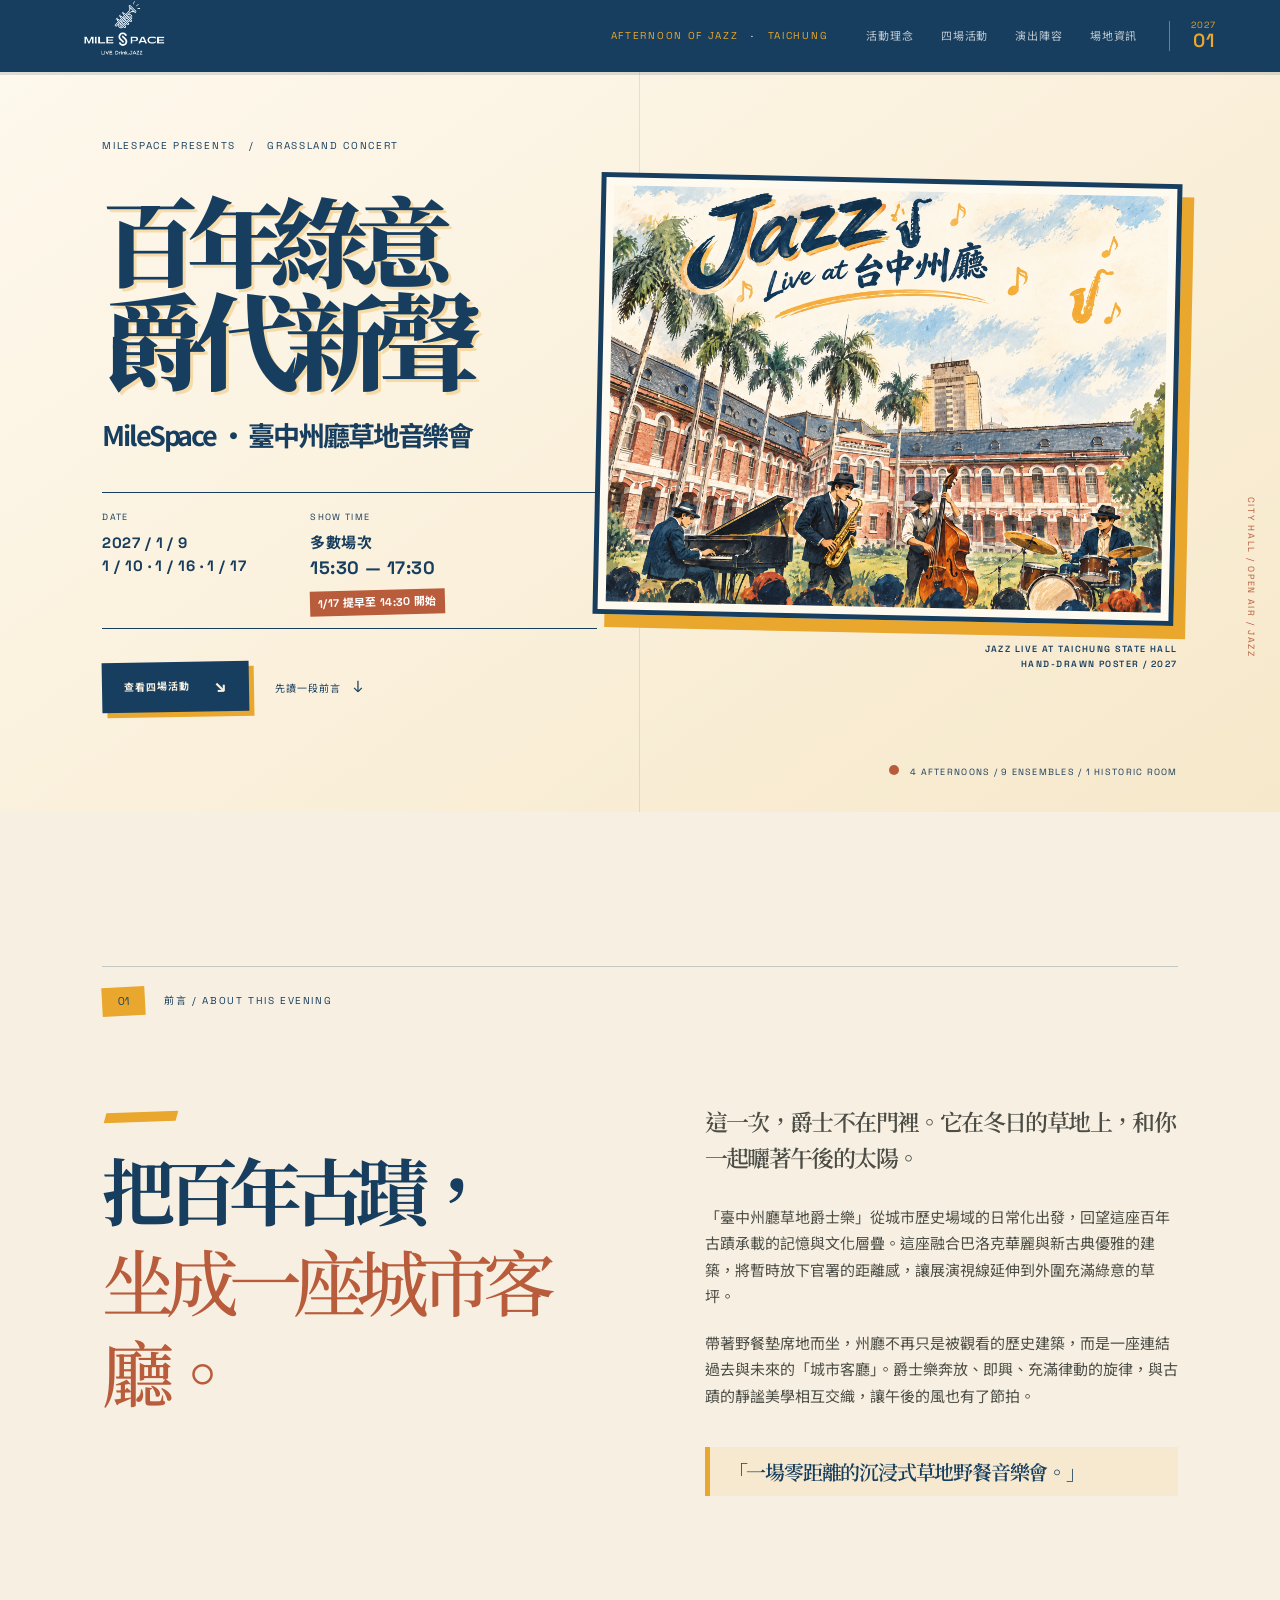
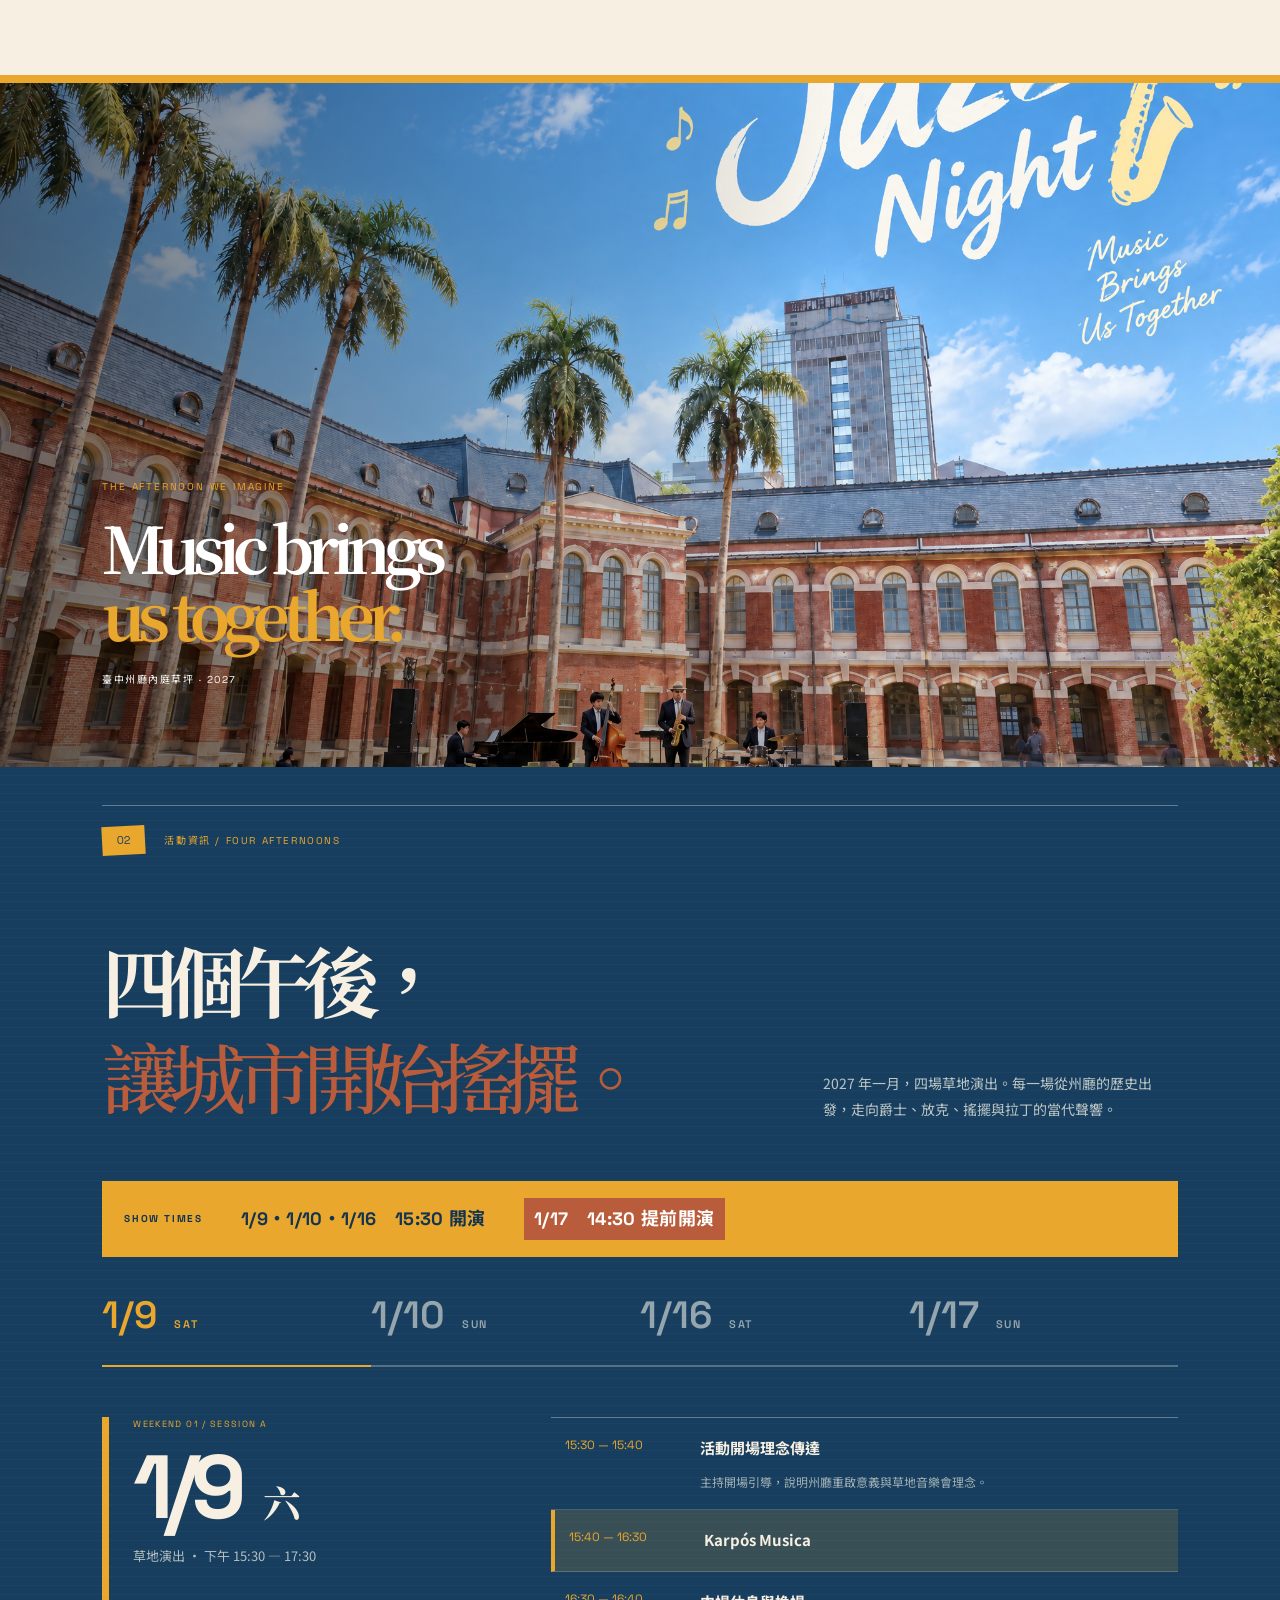
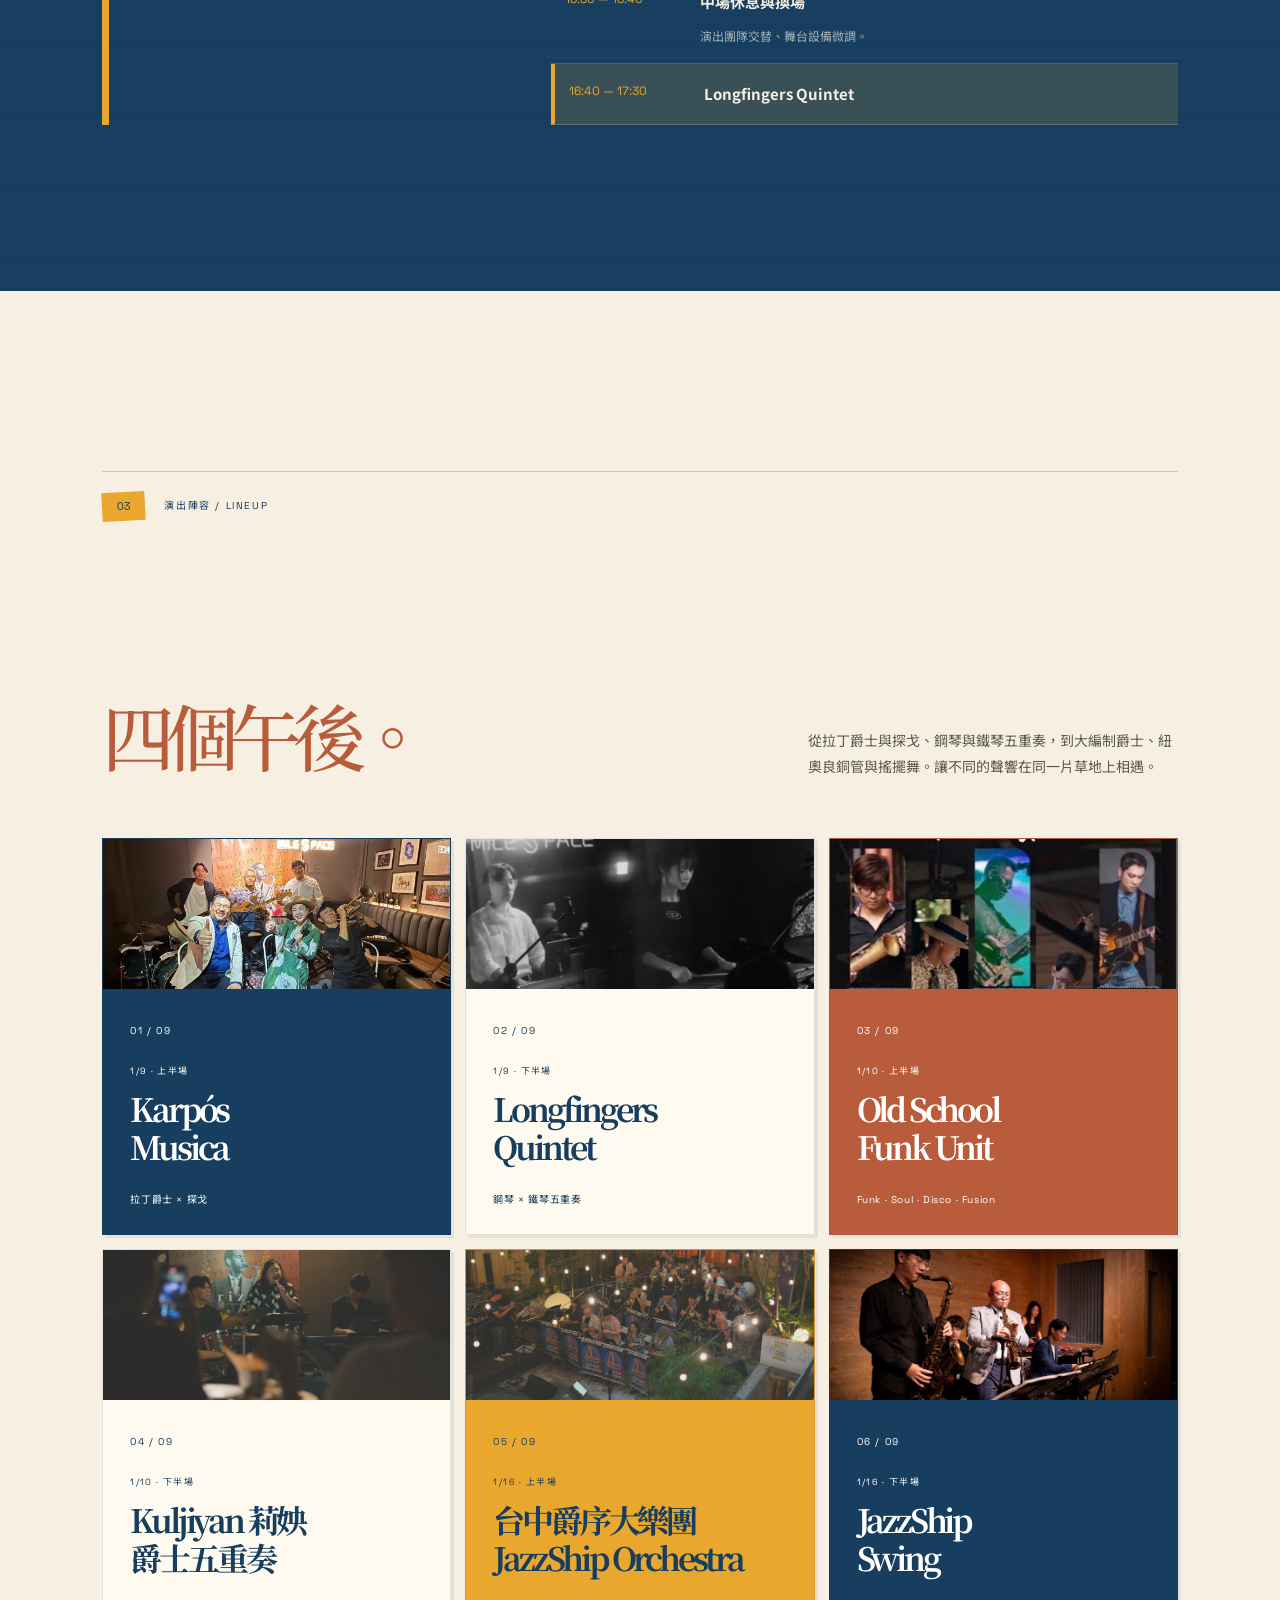
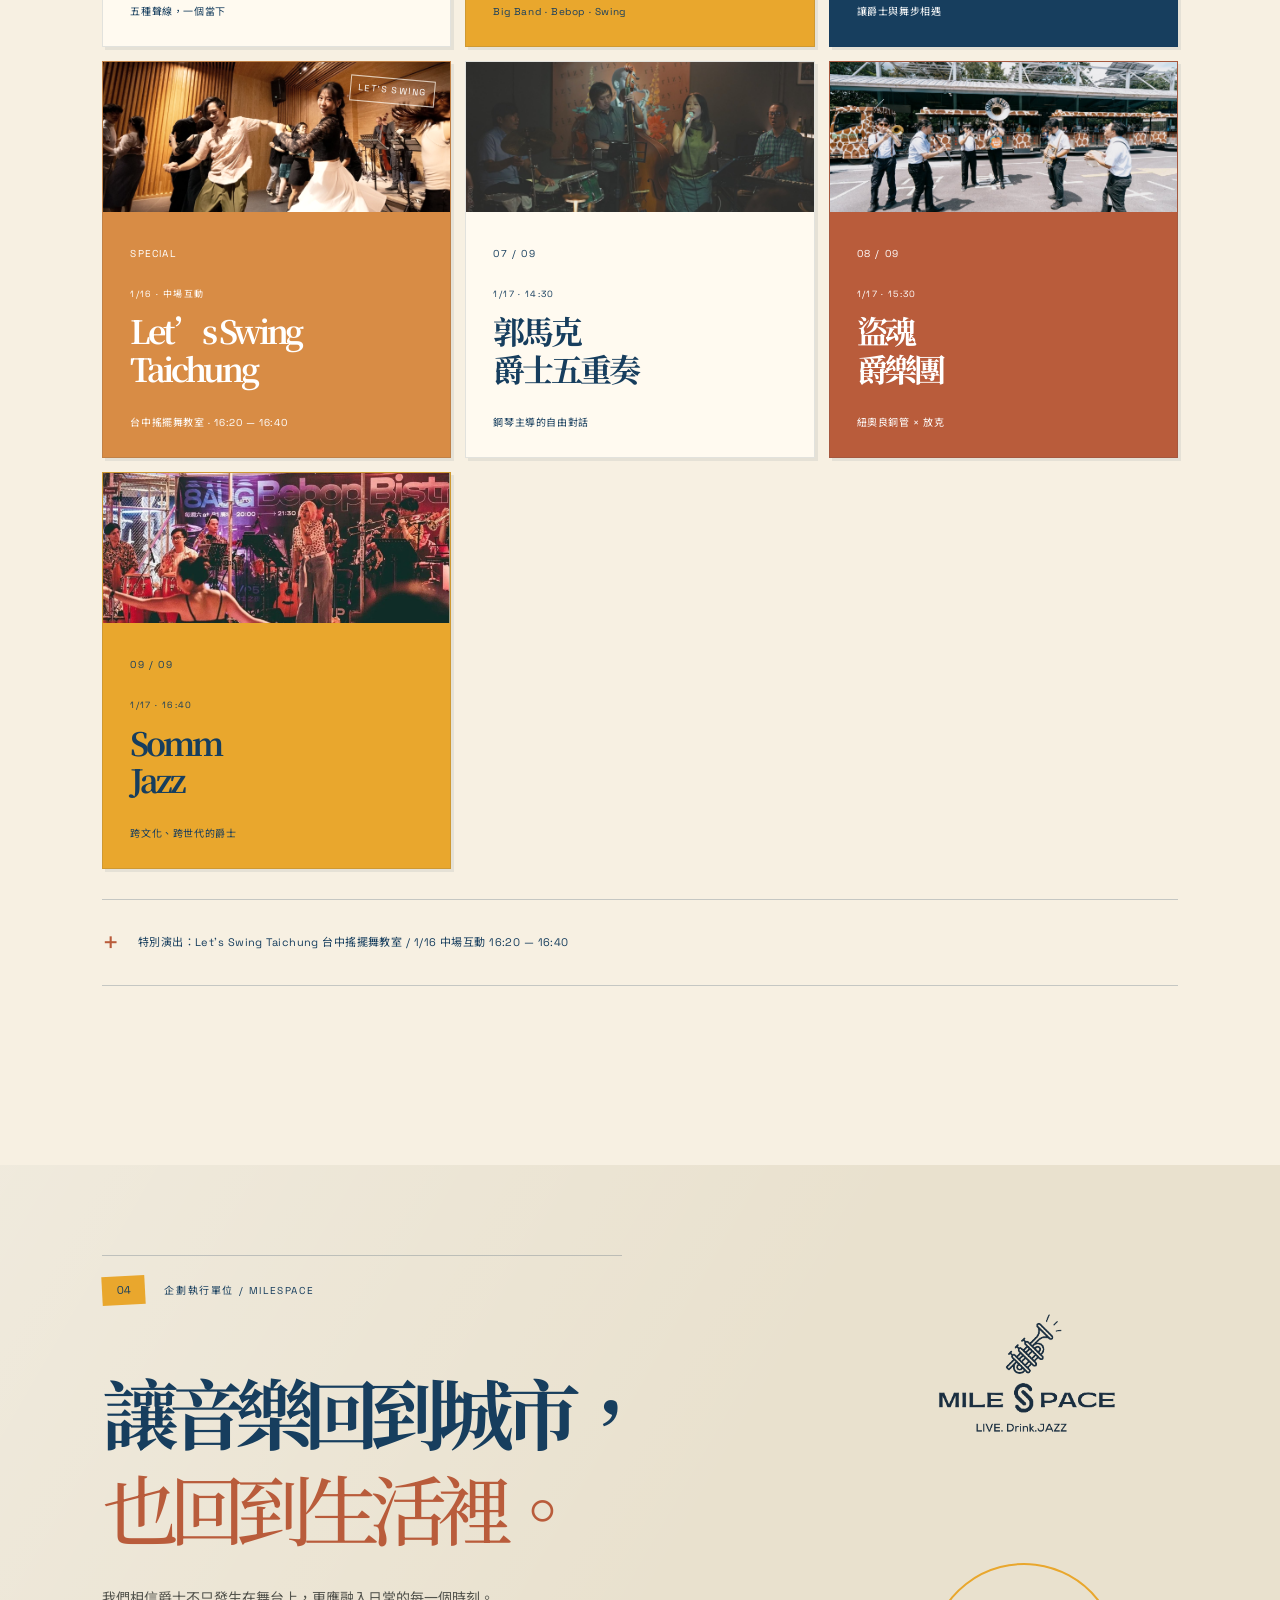
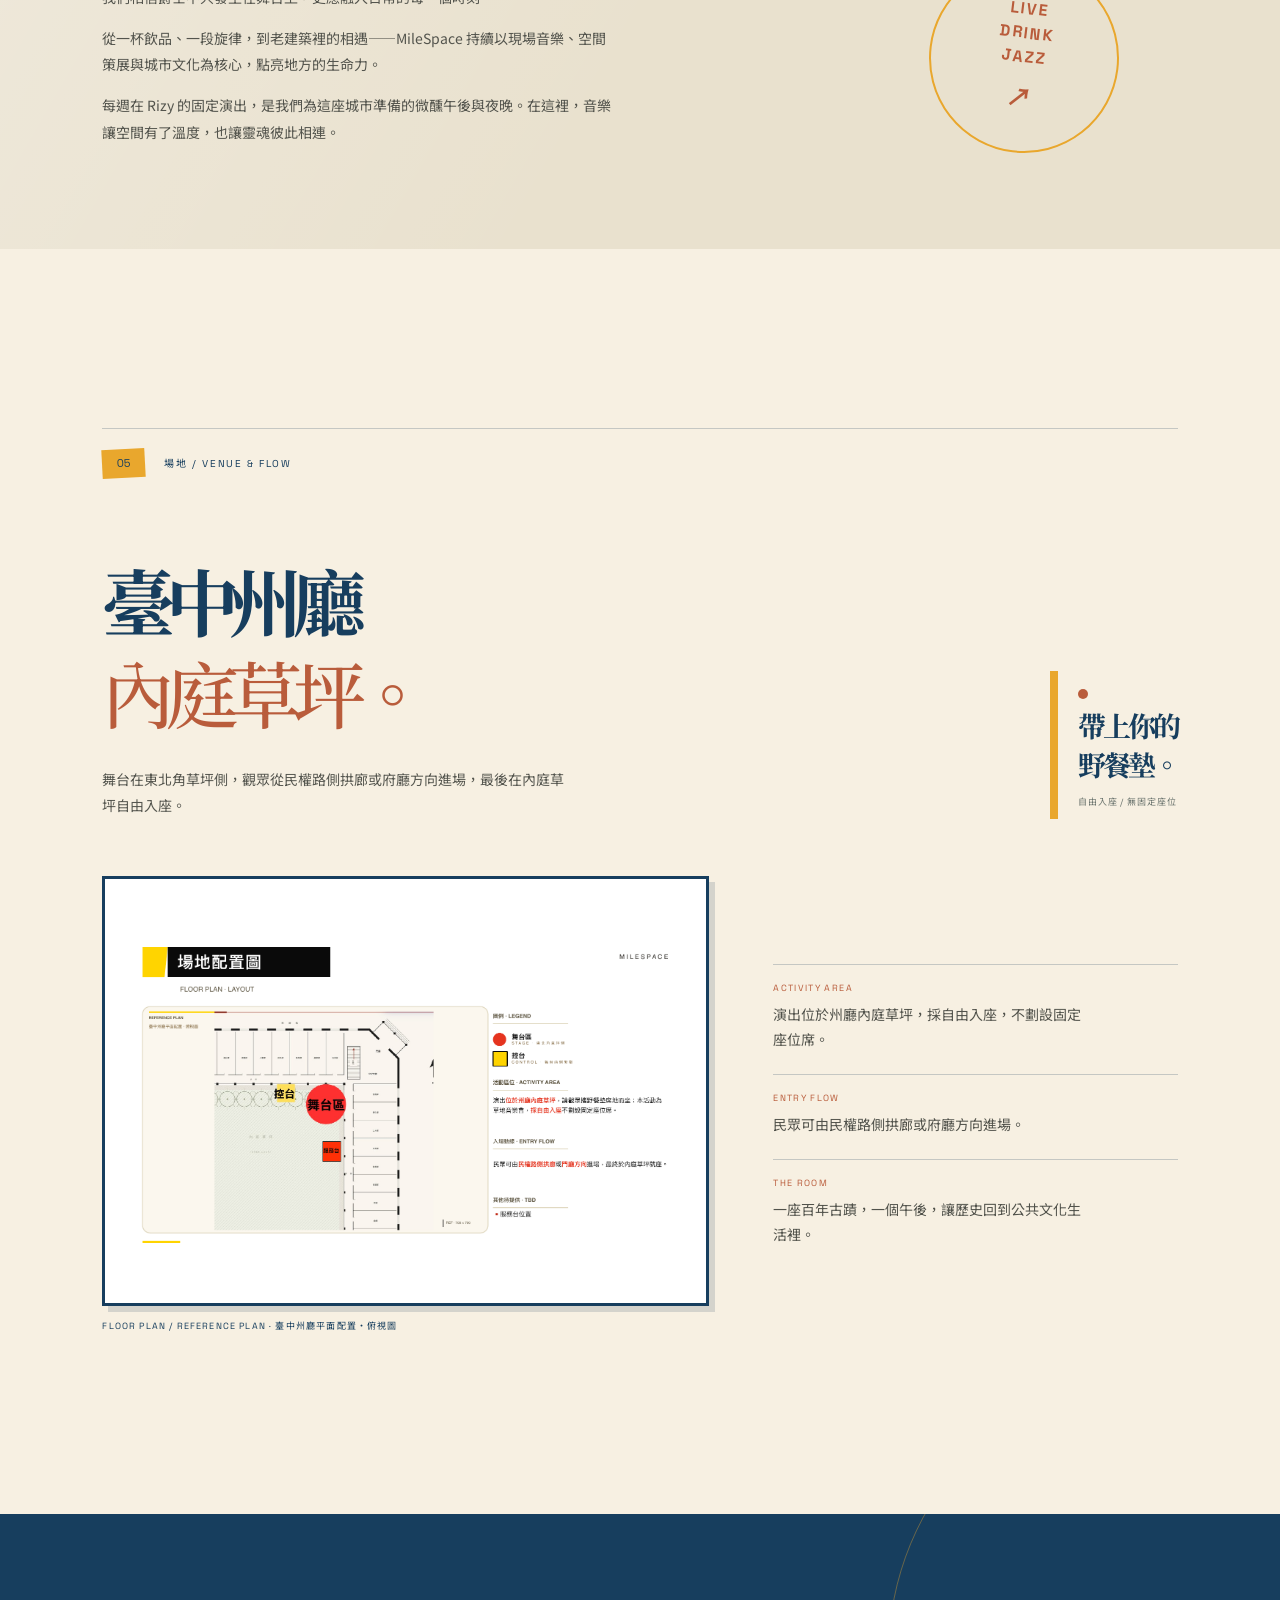
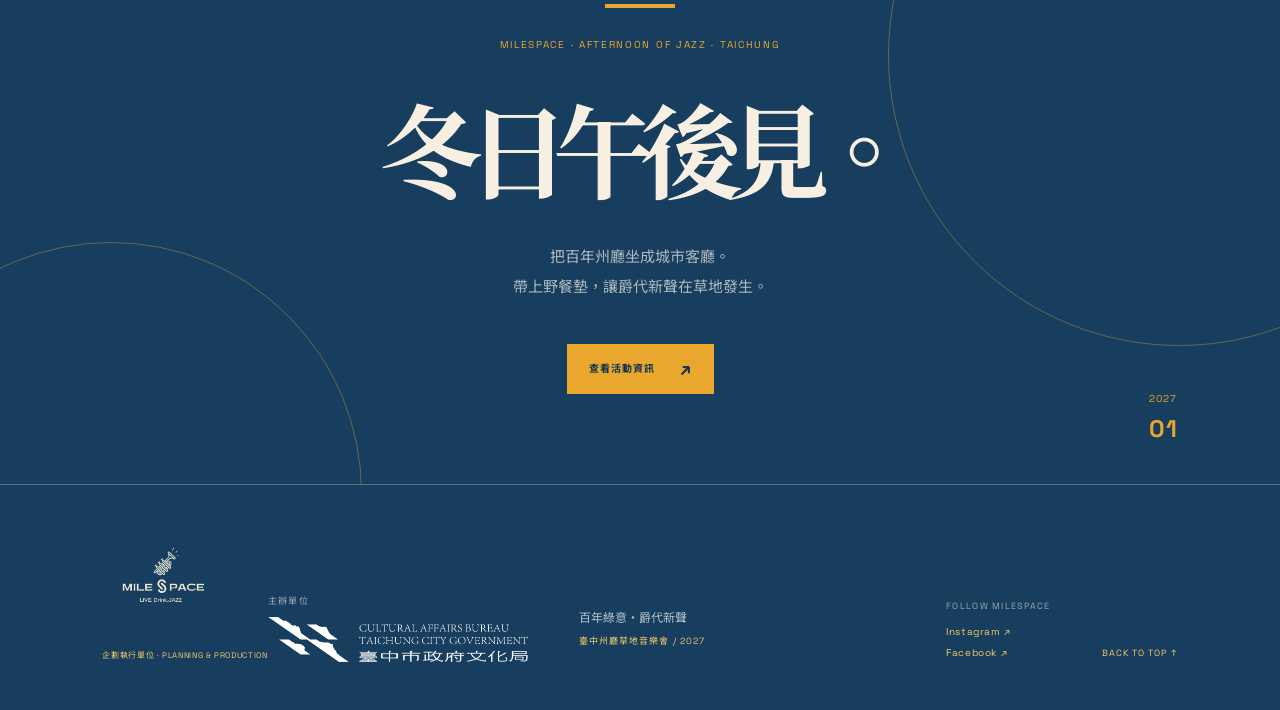
==== index.html @ 458592a7 "Add files via upload" ====
<!doctype html>
<html lang="zh-Hant">
  <head>
    <meta charset="UTF-8" />
    <meta name="viewport" content="width=device-width, initial-scale=1.0" />
    <meta name="theme-color" content="#f5ecda" />
    <meta name="description" content="百年綠意・爵代新聲｜Milespace 臺中州廳草地音樂會。2027 年 1 月四場午後爵士，讓百年古蹟成為城市客廳。" />
    <title>百年綠意・爵代新聲｜Milespace 臺中州廳草地音樂會</title>
    <link rel="preconnect" href="https://fonts.googleapis.com" />
    <link rel="preconnect" href="https://fonts.gstatic.com" crossorigin />
    <link href="https://fonts.googleapis.com/css2?family=Noto+Sans+TC:wght@400;500;600;700;900&family=Noto+Serif+TC:wght@500;600;700;900&family=Space+Grotesk:wght@400;500;600;700&display=swap" rel="stylesheet" />
    <link rel="stylesheet" href="styles.css" />
  </head>
  <body>
    <header class="site-header">
      <a class="brand" href="#top" aria-label="Milespace 回到首頁"><img src="assets/milespacelogo.png" alt="Milespace" /></a>
      <div class="header-event">AFTERNOON OF JAZZ <span>·</span> TAICHUNG</div>
      <nav aria-label="主要導覽">
        <a href="#about">活動理念</a>
        <a href="#dates">四場活動</a>
        <a href="#lineup">演出陣容</a>
        <a href="#venue">場地資訊</a>
      </nav>
      <a class="header-mark" href="#dates" aria-label="查看活動日期">2027<br /><b>01</b></a>
    </header>

    <main id="top">
      <section class="hero" aria-labelledby="hero-title">
        <div class="hero-yellow-block" aria-hidden="true"></div>
        <div class="hero-copy">
          <p class="micro-label">MILESPACE PRESENTS <span>/</span> GRASSLAND CONCERT</p>
          <h1 id="hero-title"><span>百年綠意</span><br />爵代新聲</h1>
          <p class="hero-subtitle">MileSpace · 臺中州廳草地音樂會</p>
          <div class="hero-meta">
            <div><small>DATE</small><strong>2027 / 1 / 9<br />1 / 10 · 1 / 16 · 1 / 17</strong></div>
            <div><small>SHOW TIME</small><strong>多數場次<br /><em>15:30 — 17:30</em></strong><b class="hero-time-alert">1/17 提早至 14:30 開始</b></div>
          </div>
          <div class="hero-actions"><a class="button button-dark" href="#dates">查看四場活動 <span>↘</span></a><a class="hero-text-link" href="#about">先讀一段前言 <span>↓</span></a></div>
        </div>
        <div class="hero-art">
          <div class="art-frame"><img src="assets/illustrated-jazz-poster.png" alt="Jazz Live at 台中州廳手繪插畫海報，描繪臺中州廳草地上的爵士樂團" /></div>
          <div class="art-caption">JAZZ LIVE AT TAICHUNG STATE HALL<br />HAND-DRAWN POSTER / 2027</div>
        </div>
        <div class="hero-side-vertical">CITY HALL / OPEN AIR / JAZZ</div>
        <div class="hero-bottom-note"><span class="red-dot"></span> 4 AFTERNOONS / 9 ENSEMBLES / 1 HISTORIC ROOM</div>
      </section>

      <section class="manifesto section-shell" id="about" aria-labelledby="about-title">
        <div class="section-heading"><span class="section-no">01</span><p>前言 / ABOUT THIS EVENING</p></div>
        <div class="manifesto-grid">
          <div class="manifesto-title"><span class="yellow-slash"></span><h2 id="about-title">把百年古蹟，<br /><em>坐成一座城市客廳。</em></h2></div>
          <div class="manifesto-copy">
            <p class="lead">這一次，爵士不在門裡。它在冬日的草地上，和你一起曬著午後的太陽。</p>
            <p>「臺中州廳草地爵士樂」從城市歷史場域的日常化出發，回望這座百年古蹟承載的記憶與文化層疊。這座融合巴洛克華麗與新古典優雅的建築，將暫時放下官署的距離感，讓展演視線延伸到外圍充滿綠意的草坪。</p>
            <p>帶著野餐墊席地而坐，州廳不再只是被觀看的歷史建築，而是一座連結過去與未來的「城市客廳」。爵士樂奔放、即興、充滿律動的旋律，與古蹟的靜謐美學相互交織，讓午後的風也有了節拍。</p>
            <div class="quote-line">「一場零距離的沉浸式草地野餐音樂會。」</div>
          </div>
        </div>
      </section>

      <section class="scene-banner" aria-label="臺中州廳草地爵士音樂會示意圖">
        <img src="assets/daytime-concert.png" alt="晴朗午後的臺中州廳草地爵士音樂會，現場有棕櫚樹、爵士樂團與席地而坐的觀眾" />
        <div class="scene-overlay"><span>THE AFTERNOON WE IMAGINE</span><strong>Music brings<br /><em>us together.</em></strong><small>臺中州廳內庭草坪 · 2027</small></div>
      </section>

      <section class="dates section-shell" id="dates" aria-labelledby="dates-title">
        <div class="section-heading"><span class="section-no">02</span><p>活動資訊 / FOUR AFTERNOONS</p></div>
        <div class="dates-intro"><h2 id="dates-title">四個午後，<br /><em>讓城市開始搖擺。</em></h2><p>2027 年一月，四場草地演出。每一場從州廳的歷史出發，走向爵士、放克、搖擺與拉丁的當代聲響。</p></div>
        <div class="showtime-banner"><span>SHOW TIMES</span><strong>1/9・1/10・1/16　15:30 開演</strong><b>1/17　14:30 提前開演</b></div>
        <div class="date-tabs" role="tablist" aria-label="活動場次選擇">
          <button class="date-tab is-active" role="tab" aria-selected="true" data-date="jan9">1/9 <span>SAT</span></button>
          <button class="date-tab" role="tab" aria-selected="false" data-date="jan10">1/10 <span>SUN</span></button>
          <button class="date-tab" role="tab" aria-selected="false" data-date="jan16">1/16 <span>SAT</span></button>
          <button class="date-tab" role="tab" aria-selected="false" data-date="jan17">1/17 <span>SUN</span></button>
        </div>
        <div class="date-panels">
          <article class="date-panel is-active" data-panel="jan9" role="tabpanel">
            <div class="panel-title"><small>WEEKEND 01 / SESSION A</small><h3>1/9 <em>六</em></h3><p>草地演出 · 下午 15:30 — 17:30</p></div>
            <div class="timeline"><div><time>15:30 — 15:40</time><strong>活動開場理念傳達</strong><span>主持開場引導，說明州廳重啟意義與草地音樂會理念。</span></div><div class="timeline-highlight"><time>15:40 — 16:30</time><strong>Karpós Musica</strong></div><div><time>16:30 — 16:40</time><strong>中場休息與換場</strong><span>演出團隊交替、舞台設備微調。</span></div><div class="timeline-highlight"><time>16:40 — 17:30</time><strong>Longfingers Quintet</strong></div></div>
          </article>
          <article class="date-panel" data-panel="jan10" role="tabpanel" hidden>
            <div class="panel-title"><small>WEEKEND 01 / SESSION B</small><h3>1/10 <em>日</em></h3><p>草地演出 · 下午 15:30 — 17:30</p></div>
            <div class="timeline"><div><time>15:30 — 15:40</time><strong>活動開場理念傳達</strong><span>主持開場引導與演出團隊介紹。</span></div><div class="timeline-highlight"><time>15:40 — 16:30</time><strong>Old School Funk Unit</strong></div><div><time>16:30 — 16:40</time><strong>中場休息與換場</strong><span>演出團隊交替、舞台設備微調。</span></div><div class="timeline-highlight"><time>16:40 — 17:30</time><strong>Kuljiyan 莉姎爵士五重奏</strong></div></div>
          </article>
          <article class="date-panel" data-panel="jan16" role="tabpanel" hidden>
            <div class="panel-title"><small>WEEKEND 02 / SWING SPECIAL</small><h3>1/16 <em>六</em></h3><p>草地演出 · 下午 15:30 — 17:30</p></div>
            <div class="timeline"><div><time>15:30 — 16:20</time><strong>爵序大樂團</strong></div><div class="timeline-swing"><time>16:20 — 16:40</time><strong>搖擺舞體驗</strong><span>Let’s Swing Taichung 帶領觀眾進入搖擺舞互動，讓爵士與步伐在草地相遇。</span></div><div class="timeline-highlight"><time>16:40 — 17:30</time><strong>JazzShip Swing</strong></div></div>
          </article>
          <article class="date-panel" data-panel="jan17" role="tabpanel" hidden>
            <div class="panel-title panel-title-early"><small>WEEKEND 02 / SESSION D</small><h3>1/17 <em>日</em></h3><p>草地演出 · 下午 14:30 — 17:30</p><b>本日 14:30 開始</b></div>
            <div class="timeline"><div class="timeline-highlight"><time>14:30 — 15:20</time><strong>郭馬克爵士五重奏</strong></div><div class="timeline-highlight"><time>15:30 — 16:20</time><strong>盜魂爵樂團</strong></div><div><time>16:20 — 16:40</time><strong>中場休息與換場</strong><span>演出團隊交替、舞台設備微調。</span></div><div class="timeline-highlight"><time>16:40 — 17:30</time><strong>Somm Jazz</strong></div></div>
          </article>
        </div>
      </section>

      <section class="lineup section-shell" id="lineup" aria-labelledby="lineup-title">
        <div class="section-heading"><span class="section-no">03</span><p>演出陣容 / LINEUP</p></div>
        <div class="lineup-head"><div><h2 id="lineup-title">九組聲音，<br /><em>四個午後。</em></h2></div><p>從拉丁爵士與探戈、鋼琴與鐵琴五重奏，到大編制爵士、紐奧良銅管與搖擺舞。讓不同的聲響在同一片草地上相遇。</p></div>
        <div class="lineup-grid">
          <a href="lineup/karpos.html" class="band-card band-card-dark"><img class="band-photo" src="assets/teams/karpos.jpg" alt="Karpós Musica 演出照片" /><div class="band-card-content"><span class="card-no">01 / 09</span><p>1/9 · 上半場</p><h3>Karpós<br />Musica</h3><small>拉丁爵士 × 探戈</small></div></a>
          <a href="lineup/longfingers.html" class="band-card"><img class="band-photo" src="assets/teams/longfingers.jpg" alt="Longfingers Quintet 演出照片" /><div class="band-card-content"><span class="card-no">02 / 09</span><p>1/9 · 下半場</p><h3>Longfingers<br />Quintet</h3><small>鋼琴 × 鐵琴五重奏</small></div></a>
          <a href="lineup/old-school-funk.html" class="band-card band-card-red"><img class="band-photo" src="assets/teams/old-school-funk.jpg" alt="Old School Funk Unit 演出照片" /><div class="band-card-content"><span class="card-no">03 / 09</span><p>1/10 · 上半場</p><h3>Old School<br />Funk Unit</h3><small>Funk · Soul · Disco · Fusion</small></div></a>
          <a href="lineup/kuljiyan.html" class="band-card"><img class="band-photo" src="assets/teams/kuljiyan.jpg" alt="Kuljiyan 莉姎爵士五重奏演出照片" /><div class="band-card-content"><span class="card-no">04 / 09</span><p>1/10 · 下半場</p><h3>Kuljiyan 莉姎<br />爵士五重奏</h3><small>五種聲線，一個當下</small></div></a>
          <a href="lineup/juexu.html" class="band-card band-card-yellow"><img class="band-photo" src="assets/teams/juexu.jpg" alt="台中爵序大樂團 JazzShip Orchestra 演出照片" /><div class="band-card-content"><span class="card-no">05 / 09</span><p>1/16 · 上半場</p><h3>台中爵序大樂團<br />JazzShip Orchestra</h3><small>Big Band · Bebop · Swing</small></div></a>
          <a href="lineup/jazzship.html" class="band-card band-card-dark"><img class="band-photo" src="assets/teams/jazzship.jpg" alt="JazzShip Swing 演出照片" /><div class="band-card-content"><span class="card-no">06 / 09</span><p>1/16 · 下半場</p><h3>JazzShip<br />Swing</h3><small>讓爵士與舞步相遇</small></div></a>
          <a href="lineup/swing-taichung.html" class="band-card band-card-swing"><img class="band-photo" src="assets/teams/swing-taichung.jpg" alt="Let’s Swing Taichung 台中搖擺舞教室活動照片" /><div class="band-card-content"><span class="card-no">SPECIAL</span><p>1/16 · 中場互動</p><h3>Let’s Swing<br />Taichung</h3><small>台中搖擺舞教室 · 16:20 — 16:40</small></div></a>
          <a href="lineup/guo-mak.html" class="band-card"><img class="band-photo" src="assets/teams/guo-mak.jpg" alt="郭馬克爵士五重奏演出照片" /><div class="band-card-content"><span class="card-no">07 / 09</span><p>1/17 · 14:30</p><h3>郭馬克<br />爵士五重奏</h3><small>鋼琴主導的自由對話</small></div></a>
          <a href="lineup/dao-hun.html" class="band-card band-card-red"><img class="band-photo" src="assets/teams/dao-hun.jpg" alt="盜魂爵樂團演出照片" /><div class="band-card-content"><span class="card-no">08 / 09</span><p>1/17 · 15:30</p><h3>盜魂<br />爵樂團</h3><small>紐奧良銅管 × 放克</small></div></a>
          <a href="lineup/somm-jazz.html" class="band-card band-card-yellow"><img class="band-photo" src="assets/teams/somm-jazz.jpg" alt="Somm Jazz 演出照片" /><div class="band-card-content"><span class="card-no">09 / 09</span><p>1/17 · 16:40</p><h3>Somm<br />Jazz</h3><small>跨文化、跨世代的爵士</small></div></a>
        </div>
        <div class="lineup-note"><span>+</span> 特別演出：Let’s Swing Taichung 台中搖擺舞教室 / 1/16 中場互動 16:20 — 16:40</div>
      </section>

      <section class="interlude section-shell" aria-labelledby="milespace-title">
        <div class="interlude-copy"><div class="section-heading"><span class="section-no">04</span><p>企劃執行單位 / MILESPACE</p></div><h2 id="milespace-title">讓音樂回到城市，<br /><em>也回到生活裡。</em></h2><p>我們相信爵士不只發生在舞台上，更應融入日常的每一個時刻。</p><p>從一杯飲品、一段旋律，到老建築裡的相遇——MileSpace 持續以現場音樂、空間策展與城市文化為核心，點亮地方的生命力。</p><p>每週在 Rizy 的固定演出，是我們為這座城市準備的微醺午後與夜晚。在這裡，音樂讓空間有了溫度，也讓靈魂彼此相連。</p></div>
        <div class="milespace-feature"><img src="assets/milespacelogo.png" alt="Milespace 企劃執行單位 Logo" /><div class="interlude-stamp"><span>LIVE<br />DRINK<br />JAZZ</span><b>↗</b></div></div>
      </section>

      <section class="venue section-shell" id="venue" aria-labelledby="venue-title">
        <div class="section-heading"><span class="section-no">05</span><p>場地 / VENUE &amp; FLOW</p></div>
        <div class="venue-top"><div><h2 id="venue-title">臺中州廳<br /><em>內庭草坪。</em></h2><p>舞台在東北角草坪側，觀眾從民權路側拱廊或府廳方向進場，最後在內庭草坪自由入座。</p></div><div class="venue-callout"><span class="red-dot"></span><strong>帶上你的<br />野餐墊。</strong><small>自由入座 / 無固定座位</small></div></div>
        <div class="venue-layout"><figure><img src="assets/floor-plan.png" alt="臺中州廳內庭草坪場地配置圖，標示舞台區、控台、服務台與入場動線" /><figcaption>FLOOR PLAN / REFERENCE PLAN · 臺中州廳平面配置・俯視圖</figcaption></figure><div class="venue-aside"><div><small>ACTIVITY AREA</small><p>演出位於州廳內庭草坪，採自由入座，不劃設固定座位席。</p></div><div><small>ENTRY FLOW</small><p>民眾可由民權路側拱廊或府廳方向進場。</p></div><div><small>THE ROOM</small><p>一座百年古蹟，一個午後，讓歷史回到公共文化生活裡。</p></div></div></div>
      </section>

      <section class="closing" aria-labelledby="closing-title"><div class="closing-line"></div><p class="micro-label">MILESPACE · AFTERNOON OF JAZZ · TAICHUNG</p><h2 id="closing-title">冬日午後見。</h2><p>把百年州廳坐成城市客廳。<br />帶上野餐墊，讓爵代新聲在草地發生。</p><a class="button button-yellow" href="#dates">查看活動資訊 <span>↗</span></a><div class="closing-mark">2027<br /><b>01</b></div></section>
    </main>

    <footer class="site-footer"><div class="footer-brand"><img src="assets/milespacelogo.png" alt="Milespace" /><span>企劃執行單位 · PLANNING &amp; PRODUCTION</span></div><div class="footer-organizers"><div class="organizer organizer-host"><small>主辦單位</small><img src="assets/taichung-culture-logo-white.png" alt="臺中市政府文化局" /></div><div class="organizer-event"><p>百年綠意・爵代新聲<br /><span>臺中州廳草地音樂會 / 2027</span></p></div></div><div class="footer-social"><small>FOLLOW MILESPACE</small><a href="https://www.instagram.com/milespace_jazz/" target="_blank" rel="noopener noreferrer">Instagram ↗</a><a href="https://www.facebook.com/profile.php?id=100095551352360" target="_blank" rel="noopener noreferrer">Facebook ↗</a></div><a href="#top">BACK TO TOP ↑</a></footer>
    <script>
      const tabs = document.querySelectorAll('.date-tab');
      const panels = document.querySelectorAll('.date-panel');
      tabs.forEach((tab) => tab.addEventListener('click', () => {
        const target = tab.dataset.date;
        tabs.forEach((item) => { const active = item === tab; item.classList.toggle('is-active', active); item.setAttribute('aria-selected', active); });
        panels.forEach((panel) => { const active = panel.dataset.panel === target; panel.classList.toggle('is-active', active); panel.hidden = !active; });
      }));
      const observer = new IntersectionObserver((entries) => entries.forEach((entry) => entry.isIntersecting && entry.target.classList.add('is-visible')), { threshold: 0.12 });
      document.querySelectorAll('.section-shell, .closing').forEach((element) => observer.observe(element));
    </script>
  </body>
</html>
---- styles.css ----
:root { --yellow:#ffd21a; --yellow-soft:#ffe46b; --black:#0a0a0a; --ink:#1b1b18; --cream:#f7f5ea; --paper:#eeece1; --red:#e93525; --green:#254d3a; --muted:#707168; --line:rgba(10,10,10,.17); --sans:"Noto Sans TC",Arial,sans-serif; --serif:"Noto Serif TC",Georgia,serif; --display:"Space Grotesk","Noto Sans TC",sans-serif; }
*{box-sizing:border-box} html{scroll-behavior:smooth} body{margin:0;background:var(--cream);color:var(--black);font-family:var(--sans);line-height:1.75} a{color:inherit;text-decoration:none} img{display:block;max-width:100%} button{font:inherit} ::selection{background:var(--yellow);color:var(--black)}
.site-header{align-items:center;background:var(--black);color:#fff;display:flex;height:72px;justify-content:space-between;padding:0 clamp(20px,5vw,78px);position:absolute;top:0;left:0;right:0;z-index:5}.brand{width:118px}.brand img{filter:invert(1);width:100%}.header-event{color:var(--yellow);font-family:var(--display);font-size:10px;letter-spacing:.17em;margin-left:auto;margin-right:38px}.header-event span{color:#fff;margin:0 8px}.site-header nav{display:flex;gap:27px;margin-right:32px}.site-header nav a{color:rgba(255,255,255,.72);font-size:11px;letter-spacing:.08em;transition:color .2s}.site-header nav a:hover{color:var(--yellow)}.header-mark{border-left:1px solid rgba(255,255,255,.35);color:var(--yellow);font-family:var(--display);font-size:9px;letter-spacing:.1em;line-height:1.1;padding-left:21px;text-align:center}.header-mark b{font-size:19px;font-weight:600}
.hero{background:var(--yellow);display:grid;grid-template-columns:minmax(460px,.92fr) minmax(390px,1.08fr);min-height:750px;overflow:hidden;padding:139px clamp(22px,8vw,130px) 80px;position:relative}.hero-yellow-block{background:var(--yellow);bottom:0;left:0;position:absolute;right:50%;top:0}.hero-copy{align-self:center;position:relative;z-index:1}.micro-label{font-family:var(--display);font-size:10px;letter-spacing:.17em;line-height:1.4;margin:0 0 31px;text-transform:uppercase}.micro-label span{margin:0 8px}.hero h1{font-family:var(--serif);font-size:clamp(63px,8.2vw,125px);font-weight:900;letter-spacing:-.13em;line-height:.97;margin:0 0 23px}.hero h1 span{font-size:.93em}.hero-subtitle{font-size:clamp(18px,2.2vw,27px);font-weight:700;letter-spacing:-.08em;margin:0 0 34px}.hero-meta{border-bottom:1px solid var(--black);border-top:1px solid var(--black);display:flex;gap:clamp(28px,5vw,82px);max-width:530px;padding:17px 0 13px}.hero-meta div{display:flex;flex-direction:column}.hero-meta small,.date-panel small,.band-card p,.venue-aside small{font-family:var(--display);font-size:9px;letter-spacing:.15em;margin-bottom:5px}.hero-meta strong{font-family:var(--display);font-size:15px;letter-spacing:.03em;line-height:1.55}.hero-meta em{font-style:normal;font-size:18px}.hero-actions{align-items:center;display:flex;gap:26px;margin-top:33px}.button{align-items:center;display:inline-flex;font-family:var(--display);font-size:10px;font-weight:700;gap:25px;justify-content:center;letter-spacing:.1em;min-height:50px;padding:0 22px;text-transform:uppercase;transition:transform .25s,background .25s}.button:hover{transform:translateY(-3px)}.button-dark{background:var(--black);color:var(--yellow)}.button-yellow{background:var(--yellow);color:var(--black)}.button span{font-size:18px;line-height:1}.hero-text-link{font-family:var(--display);font-size:10px;letter-spacing:.1em}.hero-text-link span{font-size:16px;margin-left:8px}.hero-art{align-self:center;justify-self:end;max-width:650px;position:relative;width:100%;z-index:1}.art-frame{background:#111;box-shadow:14px 14px 0 var(--black);transform:rotate(1.7deg)}.art-frame img{aspect-ratio:1.415/1;object-fit:cover;width:100%}.art-caption{font-family:var(--display);font-size:9px;letter-spacing:.16em;line-height:1.7;margin-top:22px;text-align:right}.hero-side-vertical{bottom:146px;font-family:var(--display);font-size:9px;letter-spacing:.19em;position:absolute;right:30px;transform:rotate(90deg);transform-origin:right}.hero-bottom-note{bottom:31px;font-family:var(--display);font-size:9px;letter-spacing:.14em;position:absolute;right:clamp(22px,8vw,130px)}.red-dot{background:var(--red);border-radius:50%;display:inline-block;height:10px;margin-right:8px;width:10px}
.section-shell{margin:0 auto;max-width:1500px;padding-left:clamp(22px,8vw,130px);padding-right:clamp(22px,8vw,130px)}.section-heading{align-items:center;border-top:1px solid var(--line);display:flex;gap:19px;padding-top:20px}.section-heading p{font-family:var(--display);font-size:10px;letter-spacing:.16em;margin:0}.section-no{align-items:center;background:var(--yellow);display:flex;font-family:var(--display);font-size:11px;height:29px;justify-content:center;width:43px}.manifesto{padding-bottom:clamp(110px,14vw,190px);padding-top:clamp(88px,12vw,160px)}.manifesto-grid{display:grid;gap:12%;grid-template-columns:1fr 1fr;padding-top:80px}.manifesto-title{position:relative}.yellow-slash{background:var(--yellow);display:block;height:10px;left:3px;position:absolute;top:16px;transform:skew(-17deg);width:72px}.manifesto h2,.dates h2,.lineup h2,.interlude h2,.venue h2{font-family:var(--serif);font-size:clamp(42px,5.7vw,80px);font-weight:700;letter-spacing:-.13em;line-height:1.25;margin:0;position:relative}.manifesto h2{padding-top:47px}.manifesto h2 em,.dates h2 em,.lineup h2 em,.interlude h2 em,.venue h2 em{font-style:normal;font-weight:500}.manifesto-copy{padding-top:8px}.manifesto-copy .lead{font-family:var(--serif);font-size:23px;font-weight:600;letter-spacing:-.07em;line-height:1.6;margin-bottom:27px}.manifesto-copy p{color:#4c4d46;font-size:15px;margin:0 0 21px;max-width:530px}.quote-line{border-left:5px solid var(--yellow);font-family:var(--serif);font-size:20px;font-weight:600;letter-spacing:-.06em;margin-top:38px;padding:7px 0 7px 18px}
.dates{background:var(--green);color:var(--cream);max-width:none;padding-bottom:clamp(100px,13vw,170px);padding-top:30px}.dates .section-heading{border-top-color:rgba(247,245,234,.3);margin-left:auto;margin-right:auto;max-width:1240px}.dates .section-heading p{color:var(--yellow)}.dates-intro{align-items:end;display:flex;justify-content:space-between;margin:76px auto 58px;max-width:1240px}.dates h2{font-size:clamp(44px,6vw,83px)}.dates h2 em{color:var(--yellow)}.dates-intro>p{color:rgba(247,245,234,.74);font-size:14px;line-height:1.9;margin:0;max-width:355px}.date-tabs{display:grid;grid-template-columns:repeat(4,1fr);margin:0 auto;max-width:1240px}.date-tab{background:transparent;border:0;border-bottom:2px solid rgba(247,245,234,.28);color:rgba(247,245,234,.57);cursor:pointer;font-family:var(--display);font-size:clamp(21px,3vw,38px);font-weight:600;padding:17px 0;text-align:left;transition:color .25s,border-color .25s}.date-tab span{font-size:11px;letter-spacing:.15em;margin-left:7px}.date-tab.is-active{border-bottom-color:var(--yellow);color:var(--yellow)}.date-panels{margin:0 auto;max-width:1240px}.date-panel{animation:panelIn .35s ease;display:grid;gap:9%;grid-template-columns:.72fr 1.28fr;padding:50px 0 0}.date-panel[hidden]{display:none}@keyframes panelIn{from{opacity:0;transform:translateY(8px)}to{opacity:1;transform:translateY(0)}}.panel-title{border-left:7px solid var(--yellow);padding-left:24px}.panel-title small{color:var(--yellow);display:block}.panel-title h3{font-family:var(--display);font-size:clamp(60px,7vw,102px);letter-spacing:-.1em;line-height:1;margin:10px 0 13px}.panel-title h3 em{font-family:var(--serif);font-size:.42em;font-style:normal;letter-spacing:-.12em;margin-left:11px}.panel-title p{color:rgba(247,245,234,.7);font-size:13px;margin:0}.timeline{border-top:1px solid rgba(247,245,234,.35)}.timeline>div{border-bottom:1px solid rgba(247,245,234,.2);display:grid;gap:10px;grid-template-columns:125px 1fr;padding:17px 14px}.timeline time{color:var(--yellow);font-family:var(--display);font-size:12px}.timeline strong{font-size:15px;font-weight:700}.timeline span{color:rgba(247,245,234,.62);font-size:12px;grid-column:2}.timeline-highlight{background:rgba(255,210,26,.13);border-left:4px solid var(--yellow)}.timeline-swing{background:var(--red);border-left:4px solid var(--yellow)}.timeline-swing time,.timeline-swing strong,.timeline-swing span{color:#fff}
.lineup{padding-bottom:clamp(105px,14vw,185px);padding-top:clamp(100px,14vw,180px)}.lineup-head{align-items:end;display:flex;justify-content:space-between;padding:77px 0 58px}.lineup h2 em{color:var(--red)}.lineup-head>p{color:#575850;font-size:14px;line-height:1.9;margin:0;max-width:370px}.lineup-grid{display:grid;gap:14px;grid-template-columns:repeat(3,1fr)}.band-card{background:var(--paper);min-height:235px;padding:24px 27px;position:relative;transition:transform .25s,box-shadow .25s}.band-card:hover{box-shadow:8px 8px 0 var(--yellow);transform:translate(-3px,-3px)}.band-card-dark{background:var(--black);color:#fff}.band-card-red{background:var(--red);color:#fff}.band-card-yellow{background:var(--yellow)}.card-no{font-family:var(--display);font-size:10px;letter-spacing:.12em}.band-card p{margin:23px 0 10px}.band-card h3{font-family:var(--serif);font-size:clamp(23px,2.5vw,34px);letter-spacing:-.1em;line-height:1.18;margin:0 0 17px}.band-card small{font-family:var(--display);font-size:10px;letter-spacing:.06em}.lineup-note{align-items:center;border-bottom:1px solid var(--line);border-top:1px solid var(--line);display:flex;font-family:var(--display);font-size:11px;gap:18px;letter-spacing:.04em;margin-top:30px;padding:18px 0}.lineup-note span{color:var(--red);font-size:28px}
.interlude{align-items:center;background:var(--paper);display:grid;grid-template-columns:1fr .4fr;min-height:460px;max-width:none;padding-bottom:90px;padding-top:90px;position:relative}.interlude .section-heading{border-top-color:var(--line);max-width:520px}.interlude-copy h2{font-size:clamp(45px,6vw,79px);margin:58px 0 29px}.interlude-copy h2 em{color:var(--green)}.interlude-copy>p{color:#53544d;font-size:14px;line-height:1.9;max-width:510px}.interlude-stamp{align-items:center;border:2px solid var(--red);border-radius:50%;color:var(--red);display:flex;flex-direction:column;height:220px;justify-content:center;justify-self:center;transform:rotate(12deg);width:220px}.interlude-stamp span{font-family:var(--display);font-size:15px;font-weight:700;letter-spacing:.12em;line-height:1.5;text-align:center}.interlude-stamp b{font-size:26px;margin-top:4px}
.venue{padding-bottom:clamp(110px,14vw,180px);padding-top:clamp(100px,14vw,180px)}.venue-top{align-items:end;display:flex;justify-content:space-between;padding:76px 0 57px}.venue h2 em{color:var(--green)}.venue-top>div:first-child>p{color:#55564f;font-size:14px;line-height:1.9;margin:29px 0 0;max-width:470px}.venue-callout{border-left:8px solid var(--yellow);padding:7px 0 7px 20px}.venue-callout strong{display:block;font-family:var(--serif);font-size:28px;letter-spacing:-.11em;line-height:1.4}.venue-callout small{color:var(--muted);font-family:var(--display);font-size:9px;letter-spacing:.1em}.venue-layout{display:grid;gap:6%;grid-template-columns:1.2fr .8fr}.venue-layout figure{margin:0}.venue-layout figure img{background:#fff;border:1px solid var(--line);width:100%}.venue-layout figcaption{font-family:var(--display);font-size:9px;letter-spacing:.13em;margin-top:13px}.venue-aside{display:flex;flex-direction:column;gap:23px;justify-content:center}.venue-aside>div{border-top:1px solid var(--line);padding-top:16px}.venue-aside small{color:var(--red);display:block}.venue-aside p{color:#51524b;font-size:14px;margin:0;max-width:320px}
.closing{align-items:center;background:var(--black);color:var(--cream);display:flex;flex-direction:column;justify-content:center;min-height:570px;overflow:hidden;position:relative;text-align:center}.closing::before{border:1px solid rgba(255,210,26,.35);border-radius:50%;content:"";height:580px;position:absolute;right:-190px;top:-150px;width:580px}.closing::after{border:1px solid rgba(255,210,26,.35);border-radius:50%;bottom:-260px;content:"";height:500px;left:-140px;position:absolute;width:500px}.closing-line{background:var(--yellow);height:4px;margin-bottom:30px;width:70px}.closing .micro-label{color:var(--yellow);position:relative;z-index:1}.closing h2{font-family:var(--serif);font-size:clamp(56px,8vw,112px);font-weight:700;letter-spacing:-.15em;line-height:1;margin:13px 0 27px;position:relative;z-index:1}.closing>p:not(.micro-label){color:rgba(247,245,234,.67);font-size:15px;line-height:2;position:relative;z-index:1}.closing .button{margin-top:28px;position:relative;z-index:1}.closing-mark{bottom:34px;color:var(--yellow);font-family:var(--display);font-size:10px;letter-spacing:.1em;position:absolute;right:clamp(22px,8vw,130px);text-align:center;z-index:1}.closing-mark b{font-size:24px}.site-footer{align-items:end;background:var(--black);border-top:1px solid rgba(255,255,255,.2);color:#fff;display:flex;justify-content:space-between;padding:38px clamp(22px,8vw,130px) 48px}.footer-brand img{filter:invert(1);width:120px}.footer-brand span{color:var(--yellow);display:block;font-family:var(--display);font-size:8px;letter-spacing:.17em;margin-top:5px}.site-footer p{color:rgba(255,255,255,.68);font-size:12px;line-height:1.8;margin:0}.site-footer p span,.site-footer>a{color:var(--yellow);font-family:var(--display);font-size:9px;letter-spacing:.12em}.site-footer>a{transition:color .2s}.site-footer>a:hover{color:#fff}
@media(max-width:950px){.header-event{display:none}.site-header nav{margin-left:auto}.hero{grid-template-columns:1fr 1fr;padding-top:120px}.hero h1{font-size:clamp(55px,8vw,90px)}.hero-art{max-width:500px}.hero-side-vertical{display:none}.lineup-grid{grid-template-columns:repeat(2,1fr)}.date-panel{gap:5%}.interlude{grid-template-columns:1fr .45fr}}
@media(max-width:700px){.site-header{height:65px}.brand{width:100px}.site-header nav{display:none}.header-mark{margin-left:auto}.hero{display:flex;flex-direction:column;min-height:auto;padding-bottom:85px;padding-top:113px}.hero-yellow-block{right:0}.hero-copy{width:100%}.hero h1{font-size:clamp(58px,17vw,83px)}.hero-meta{gap:32px}.hero-art{margin:45px auto 0;max-width:560px}.hero-bottom-note{bottom:26px;font-size:8px;left:22px;right:auto}.scene-banner{height:105vw;min-height:380px}.scene-overlay{bottom:28px}.scene-overlay strong{font-size:42px}.scene-overlay small{font-size:8px}.manifesto-grid,.date-panel,.venue-layout{grid-template-columns:1fr}.manifesto-grid{gap:56px;padding-top:52px}.manifesto-copy .lead{font-size:21px}.dates-intro,.lineup-head,.venue-top{align-items:start;flex-direction:column;gap:32px;margin-top:57px}.dates-intro{margin-bottom:44px}.date-tabs{grid-template-columns:repeat(4,1fr)}.date-tab{font-size:22px}.date-tab span{display:block;font-size:8px;margin:3px 0 0}.date-panel{gap:42px;padding-top:35px}.panel-title h3{font-size:74px}.timeline>div{grid-template-columns:102px 1fr;padding-left:4px;padding-right:4px}.timeline span{grid-column:2}.lineup-head{padding-top:52px}.lineup-grid{grid-template-columns:1fr 1fr;gap:9px}.band-card{min-height:200px;padding:18px 16px}.band-card h3{font-size:23px}.band-card small{font-size:9px}.interlude{grid-template-columns:1fr;min-height:auto;padding-bottom:100px;padding-top:100px}.interlude-copy h2{margin-top:44px}.interlude-stamp{height:180px;margin-top:53px;justify-self:start;width:180px}.interlude-stamp span{font-size:12px}.venue-top{padding-top:52px}.venue-callout{align-self:stretch}.venue-layout{gap:42px}.venue-aside{gap:18px}.closing{min-height:520px}.site-footer{align-items:start;flex-direction:column;gap:28px}.site-footer>a{margin-top:4px}}
@media(max-width:430px){.hero-meta{gap:21px}.hero-meta strong{font-size:12px}.hero-meta em{font-size:15px}.hero-actions{align-items:start;flex-direction:column}.button-dark{width:100%}.lineup-grid{grid-template-columns:1fr}.band-card{min-height:190px}.date-tab{font-size:19px}.date-tab span{letter-spacing:0}.timeline>div{display:block}.timeline time,.timeline strong,.timeline span{display:block}.timeline strong{margin:5px 0}.closing h2{font-size:60px}}
@media(prefers-reduced-motion:reduce){html{scroll-behavior:auto}*,*::before,*::after{animation-duration:.01ms!important;transition-duration:.01ms!important}}

/* Daylight concert concept image */
.scene-banner{height:min(58vw,700px);overflow:hidden;position:relative}
.scene-banner::after{background:linear-gradient(90deg,rgba(0,0,0,.52),transparent 65%),linear-gradient(0deg,rgba(0,0,0,.25),transparent 45%);content:"";inset:0;position:absolute}
.scene-banner>img{height:100%;object-fit:cover;width:100%}
.scene-overlay{bottom:clamp(30px,6vw,86px);color:#fff;left:clamp(22px,8vw,130px);position:absolute;z-index:1}
.scene-overlay span{color:var(--yellow);font-family:var(--display);font-size:10px;letter-spacing:.18em}
.scene-overlay strong{display:block;font-family:var(--serif);font-size:clamp(34px,5vw,72px);font-weight:700;letter-spacing:-.11em;line-height:1.05;margin:16px 0 15px}
.scene-overlay em{color:var(--yellow);font-style:normal}
.scene-overlay small{font-family:var(--display);font-size:10px;letter-spacing:.15em}
@media(max-width:700px){.scene-banner{height:105vw;min-height:380px}.scene-overlay{bottom:28px}.scene-overlay strong{font-size:42px}.scene-overlay small{font-size:8px}}

/* Show-time emphasis */
.hero-meta strong{display:block}
.hero-time-alert{background:var(--red);color:#fff;display:inline-block;font-family:var(--display);font-size:10px;letter-spacing:.03em;margin-top:8px;padding:3px 7px}
.showtime-banner{align-items:center;background:var(--yellow);color:var(--black);display:flex;gap:clamp(16px,3vw,42px);margin:0 auto 8px;max-width:1240px;padding:17px 22px;position:relative}
.showtime-banner span{font-family:var(--display);font-size:10px;font-weight:700;letter-spacing:.16em}
.showtime-banner strong,.showtime-banner b{font-family:var(--display);font-size:clamp(13px,1.5vw,18px);letter-spacing:.02em}
.showtime-banner b{background:var(--red);color:#fff;padding:5px 10px}
.panel-title-early{border-left-color:var(--red)}
.panel-title-early>b{background:var(--red);color:#fff;display:inline-block;font-family:var(--display);font-size:11px;letter-spacing:.05em;margin-top:14px;padding:5px 10px}
@media(max-width:700px){.hero-time-alert{font-size:9px}.showtime-banner{align-items:flex-start;flex-direction:column;gap:5px;margin-bottom:0;padding:15px 16px}.showtime-banner span{font-size:9px}.showtime-banner strong,.showtime-banner b{font-size:13px}.showtime-banner b{margin-top:3px}.panel-title-early>b{font-size:10px}}

/* Team photography cards */
.band-card{overflow:hidden;padding:0}
.band-photo{height:150px;object-fit:cover;object-position:center;width:100%}
.band-card-content{padding:24px 27px}
@media(max-width:700px){.band-photo{height:125px}.band-card-content{padding:18px 16px}}

/* Let’s Swing Taichung feature */
.swing-feature{align-items:center;display:flex;flex-direction:column;gap:24px;justify-self:center;max-width:330px}
.swing-feature>img{aspect-ratio:4/3;object-fit:cover;width:100%}
.swing-feature .interlude-stamp{height:150px;width:150px}
.swing-feature .interlude-stamp span{font-size:11px}
@media(max-width:700px){.swing-feature{justify-self:start;max-width:100%;width:min(100%,360px)}.swing-feature .interlude-stamp{height:160px;width:160px}}

/* Organizer identities */
.footer-brand span{font-size:8px;letter-spacing:.08em}
.footer-organizers{align-items:center;display:flex;gap:clamp(24px,4vw,64px)}
.organizer{align-items:flex-start;display:flex;flex-direction:column;gap:7px}
.organizer small{color:rgba(255,255,255,.55);font-family:var(--display);font-size:9px;letter-spacing:.15em}
.organizer-host img{height:auto;max-width:260px;width:min(260px,28vw)}
.organizer-event p{color:rgba(255,255,255,.68);font-size:12px;line-height:1.8;margin:0}
.organizer-event span{color:var(--yellow);font-family:var(--display);font-size:9px;letter-spacing:.1em}
@media(max-width:700px){.footer-organizers{align-items:flex-start;flex-direction:column;gap:20px}.organizer-host img{max-width:250px;width:78vw}.organizer-event{display:none}}

/* Hand-drawn Jazz Live at Taichung State Hall theme */
:root{--yellow:#e9a72d;--yellow-soft:#f4c86b;--black:#123451;--ink:#173e5e;--cream:#f7f0e2;--paper:#fffaf0;--red:#b95c3b;--green:#416b61;--muted:#6c756f;--line:rgba(18,52,81,.22)}
body{background:var(--cream);color:var(--ink);background-image:radial-gradient(rgba(18,52,81,.05) .7px,transparent .7px);background-size:8px 8px}
.site-header{background:var(--ink);box-shadow:0 3px 0 rgba(18,52,81,.14)}
.site-header nav a:hover{color:var(--yellow-soft)}
.brand img{filter:brightness(0) invert(1)}
.hero{background:var(--cream);background-image:linear-gradient(145deg,rgba(255,250,240,.9),rgba(244,200,107,.2));padding-bottom:100px}
.hero-yellow-block{background:transparent;border-right:1px solid rgba(18,52,81,.11)}
.hero h1{color:var(--ink);font-family:"Noto Serif TC",Georgia,serif;text-shadow:3px 3px 0 rgba(233,167,45,.32)}
.hero-subtitle{color:var(--ink)}
.hero-meta{border-color:var(--ink)}
.hero-time-alert{background:var(--red);color:#fff;display:inline-block;font-size:11px;margin-top:8px;padding:3px 8px;transform:rotate(-1.5deg);width:max-content}
.button-dark{background:var(--ink);color:var(--cream);box-shadow:5px 5px 0 var(--yellow);transform:rotate(-1deg)}
.button-dark:hover{background:var(--red);transform:rotate(1deg) translateY(-3px)}
.hero-art{max-width:680px}
.art-frame{background:var(--paper);border:5px solid var(--ink);box-shadow:12px 13px 0 var(--yellow);transform:rotate(1.2deg);padding:8px}
.art-frame img{aspect-ratio:4/3;object-fit:cover}
.art-caption{color:var(--ink);font-weight:600}
.hero-side-vertical{color:var(--red)}
.section-heading{border-top-color:var(--line)}
.section-no{background:var(--yellow);color:var(--ink);transform:rotate(-3deg)}
.yellow-slash{background:var(--yellow);transform:rotate(-2deg) skew(-17deg)}
.manifesto h2,.dates h2,.lineup h2,.interlude h2,.venue h2,.closing h2{font-family:"Noto Serif TC",Georgia,serif;color:var(--ink)}
.manifesto h2 em,.dates h2 em,.lineup h2 em,.interlude h2 em,.venue h2 em{color:var(--red)}
.quote-line{border-left-color:var(--yellow);background:rgba(233,167,45,.1)}
.dates{background:var(--ink);color:var(--cream);background-image:linear-gradient(rgba(255,255,255,.025) 1px,transparent 1px);background-size:100% 9px}
.dates .section-heading{border-top-color:rgba(247,240,226,.35)}
.dates h2,.lineup h2{color:var(--cream)}
.date-tab.is-active{border-bottom-color:var(--yellow);color:var(--yellow)}
.timeline-highlight{background:rgba(233,167,45,.16);border-left-color:var(--yellow)}
.timeline-swing{background:var(--red);border-left-color:var(--yellow)}
.lineup{background:var(--cream)}
.band-card{background:var(--paper);border:1px solid rgba(18,52,81,.12);box-shadow:3px 3px 0 rgba(18,52,81,.08)}
.band-card:hover{box-shadow:8px 8px 0 var(--yellow);transform:translate(-3px,-3px) rotate(-.5deg)}
.band-card-dark{background:var(--ink)}
.band-card-red{background:var(--red)}
.band-card-yellow{background:var(--yellow)}
.interlude{background:#e9e1ce;background-image:linear-gradient(120deg,rgba(255,255,255,.3),transparent 55%)}
.interlude-stamp{border-color:var(--red);color:var(--red);transform:rotate(7deg)}
.venue{background:var(--cream)}
.venue-callout{border-left-color:var(--yellow)}
.venue-layout figure img{background:var(--paper);border:3px solid var(--ink);box-shadow:6px 6px 0 rgba(18,52,81,.15)}
.closing{background:var(--ink)}
.closing-line{background:var(--yellow)}
.closing h2{color:var(--cream)}
.closing::before,.closing::after{border-color:rgba(233,167,45,.38)}
.site-footer{background:var(--ink);border-top-color:rgba(247,240,226,.3)}
.footer-brand span,.site-footer p span,.site-footer>a{color:var(--yellow-soft)}
.scene-banner{border-top:8px solid var(--yellow);border-bottom:8px solid var(--ink)}
@media(max-width:700px){.hero{padding-top:113px}.hero-art{margin-top:38px}.art-frame{box-shadow:8px 9px 0 var(--yellow)}.hero h1{text-shadow:2px 2px 0 rgba(233,167,45,.32)}}

.band-card-swing{background:#d88c45;color:#fff;position:relative}
.band-card-swing::after{border:1px solid rgba(255,250,240,.72);content:"LET'S SWING";font-family:var(--display);font-size:9px;letter-spacing:.16em;padding:4px 7px;position:absolute;right:16px;top:16px;transform:rotate(5deg)}
.band-card-swing .band-card-content{position:relative;z-index:1}
.band-card-swing .band-photo{filter:saturate(.9) sepia(.12)}

.milespace-feature{align-items:center;display:flex;flex-direction:column;gap:42px;justify-self:center;max-width:330px}.milespace-feature>img{filter:brightness(0) saturate(100%) invert(18%) sepia(16%) saturate(1301%) hue-rotate(166deg) brightness(91%);max-width:260px;width:100%}.milespace-feature .interlude-stamp{border-color:var(--yellow);color:var(--red);height:190px;width:190px}.milespace-feature .interlude-stamp span{font-size:16px}
@media(max-width:700px){.milespace-feature{justify-self:start;max-width:100%;width:min(100%,330px)}.milespace-feature .interlude-stamp{height:160px;width:160px}.milespace-feature .interlude-stamp span{font-size:13px}}
.band-card{display:block;color:inherit;text-decoration:none}

.band-card{display:block;color:inherit;text-decoration:none}

/* Restore readable contrast after cards became links */
.band-card.band-card-dark{color:#fff}.band-card.band-card-red{color:#fff}.band-card.band-card-yellow{color:var(--ink)}.band-card.band-card-swing{color:#fff}

.footer-social{display:flex;flex-direction:column;gap:4px;margin-left:auto;margin-right:clamp(24px,4vw,70px)}.footer-social small{color:rgba(255,255,255,.55);font-family:var(--display);font-size:9px;letter-spacing:.14em;margin-bottom:4px}.footer-social a{color:var(--yellow-soft);font-family:var(--display);font-size:10px;letter-spacing:.06em;transition:color .2s,transform .2s}.footer-social a:hover{color:#fff;transform:translateX(3px)}
@media(max-width:700px){.footer-social{margin:0}.site-footer{gap:25px}}
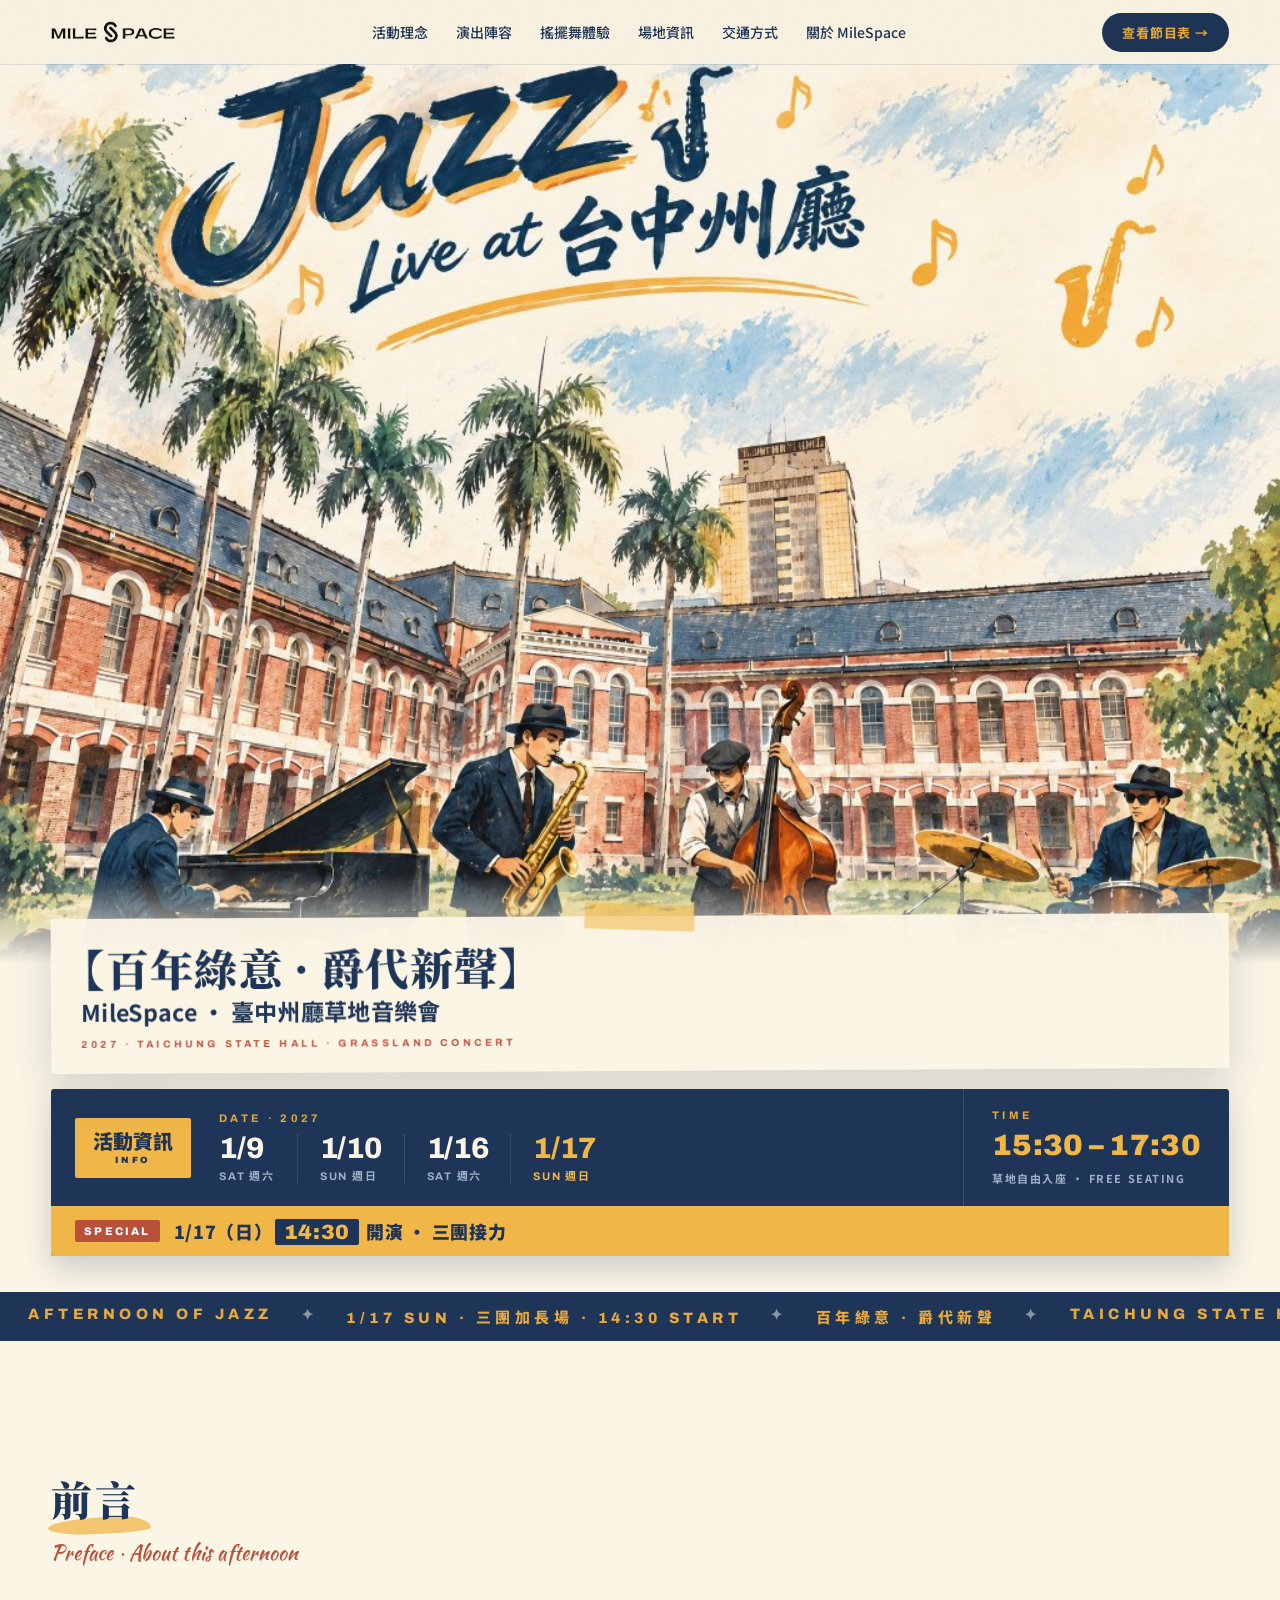
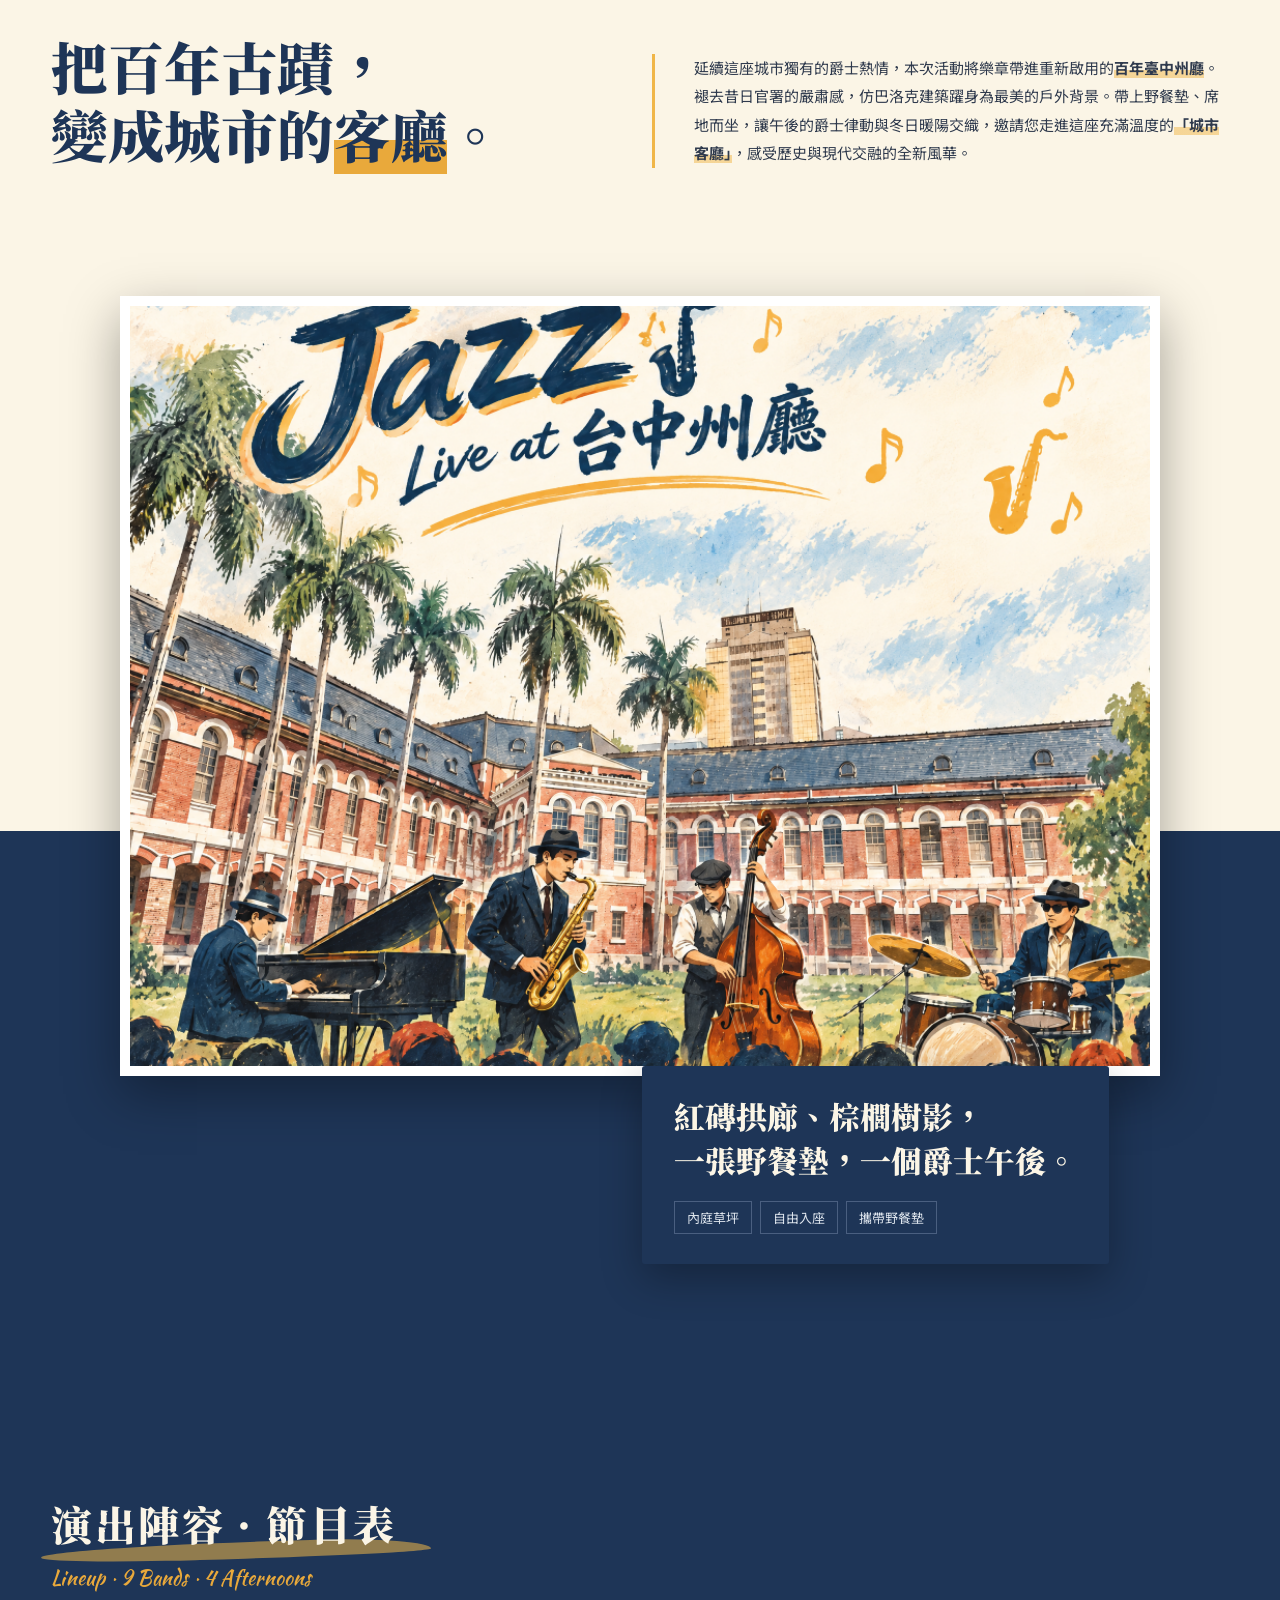
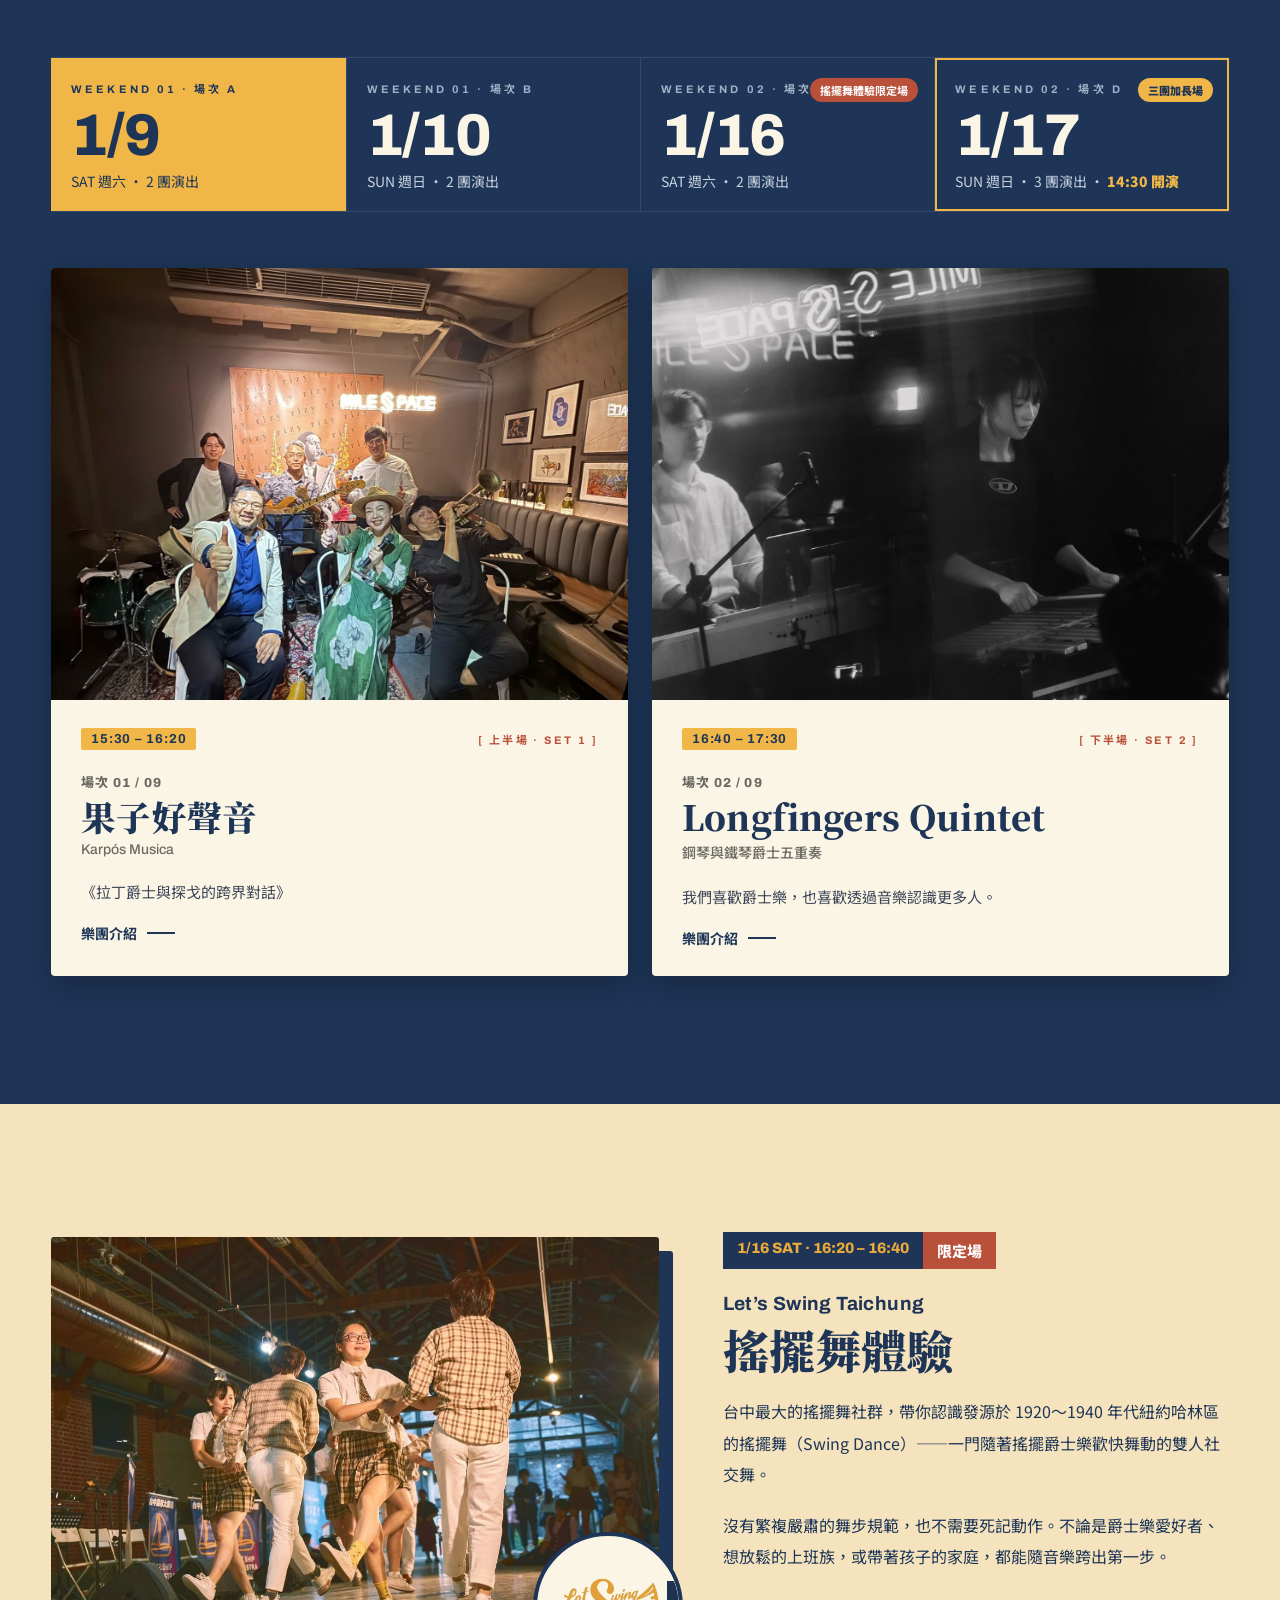
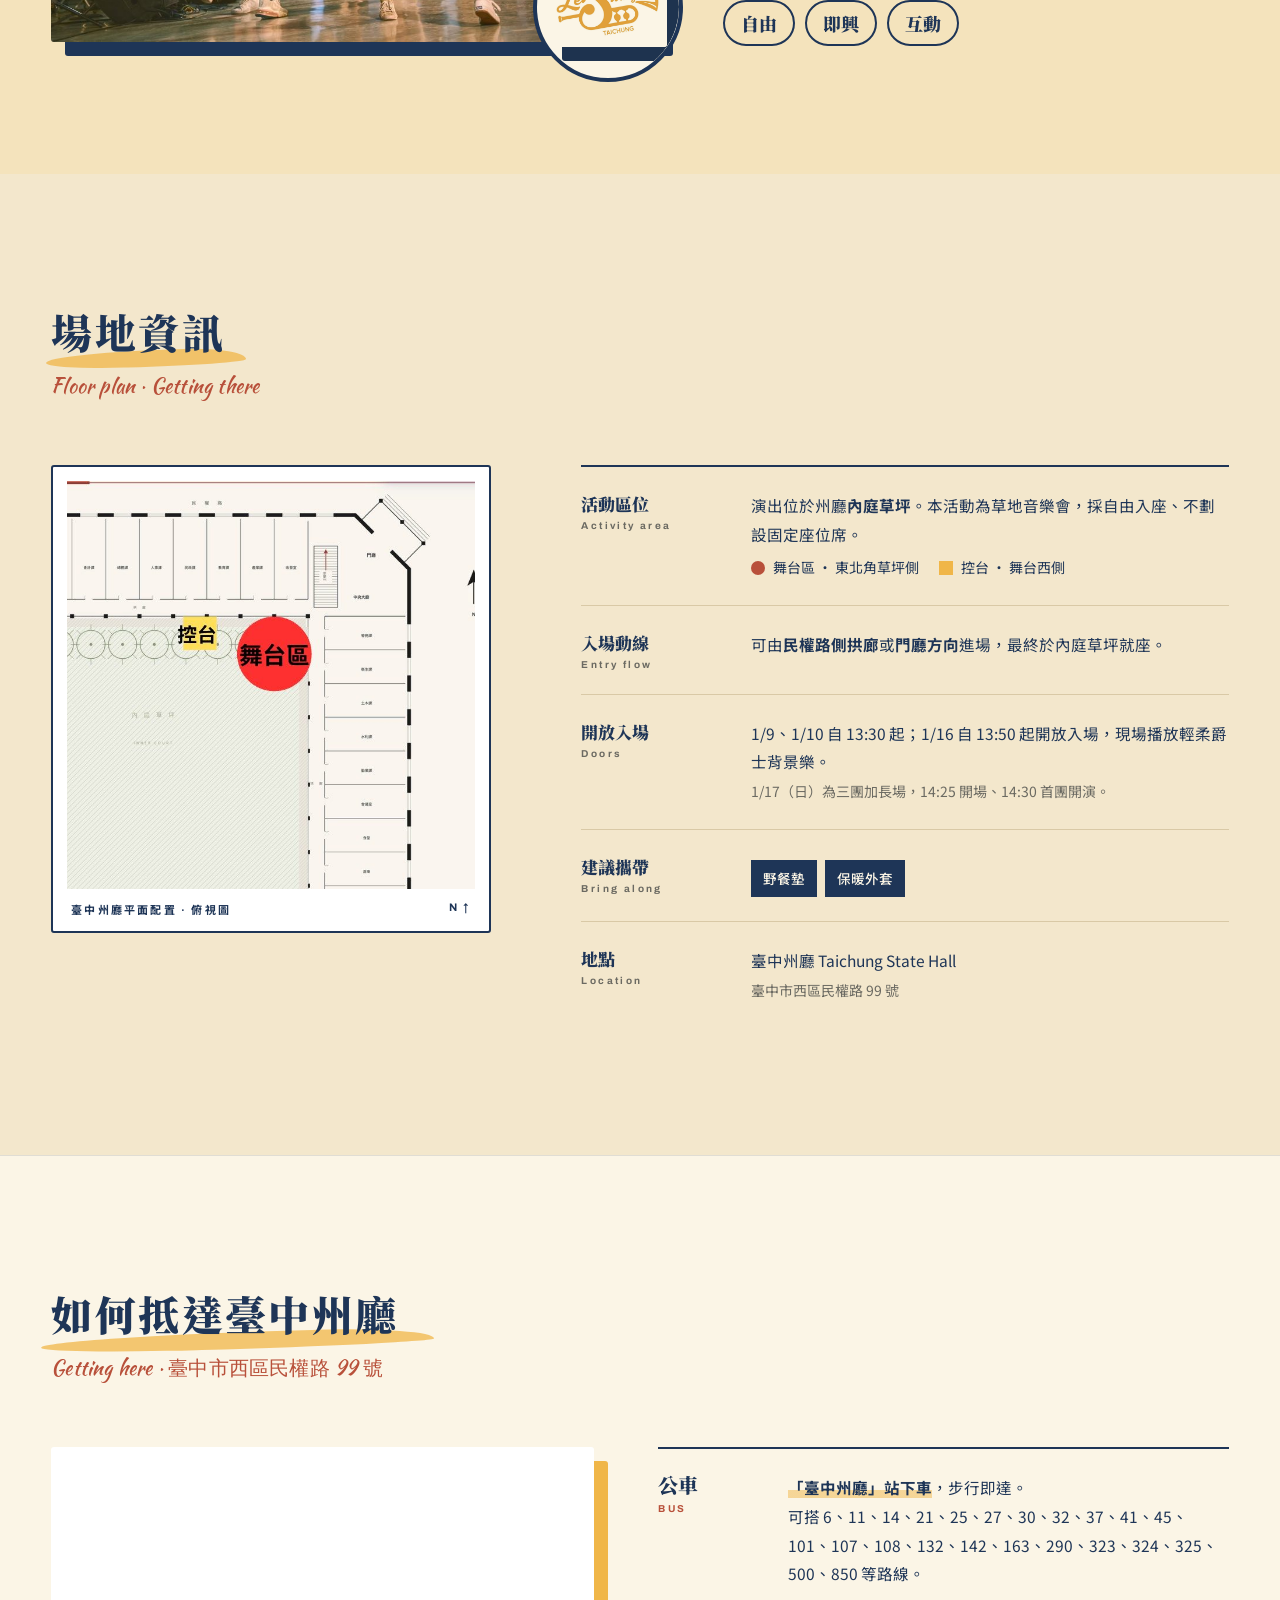
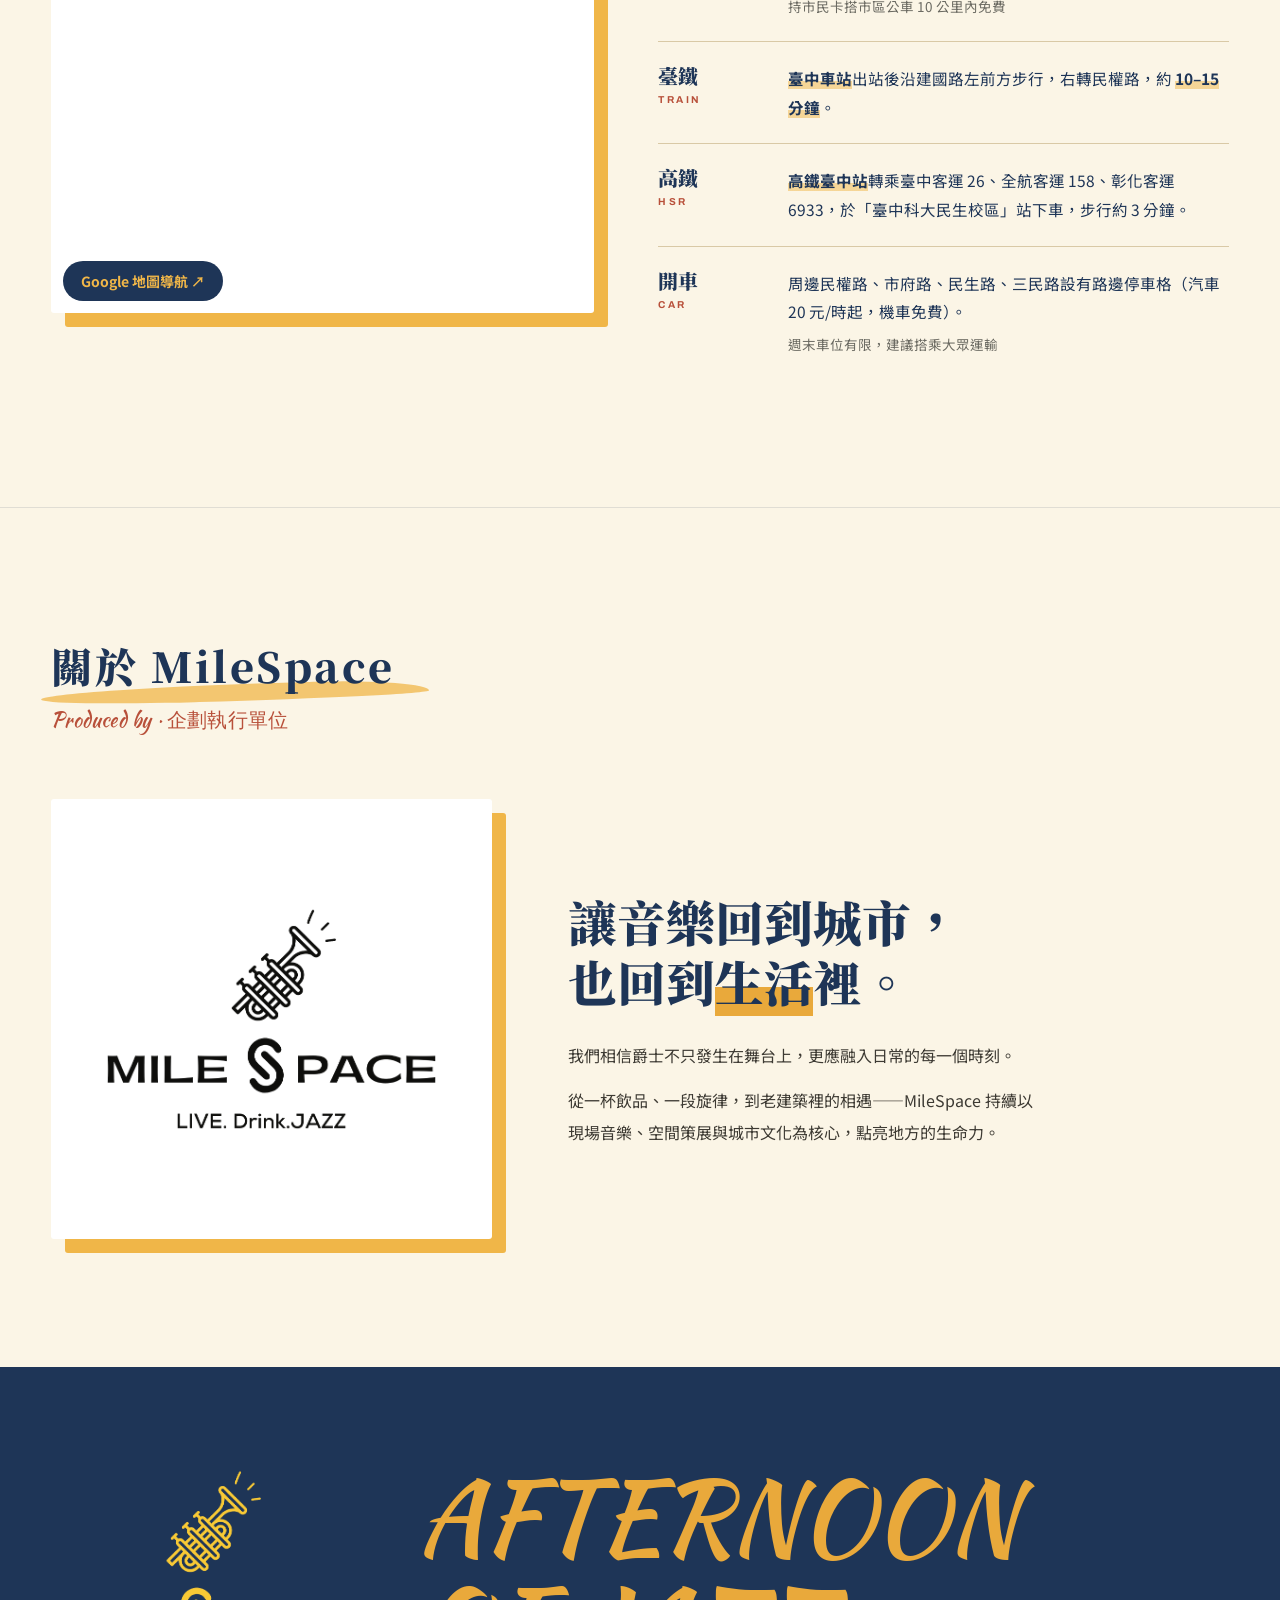
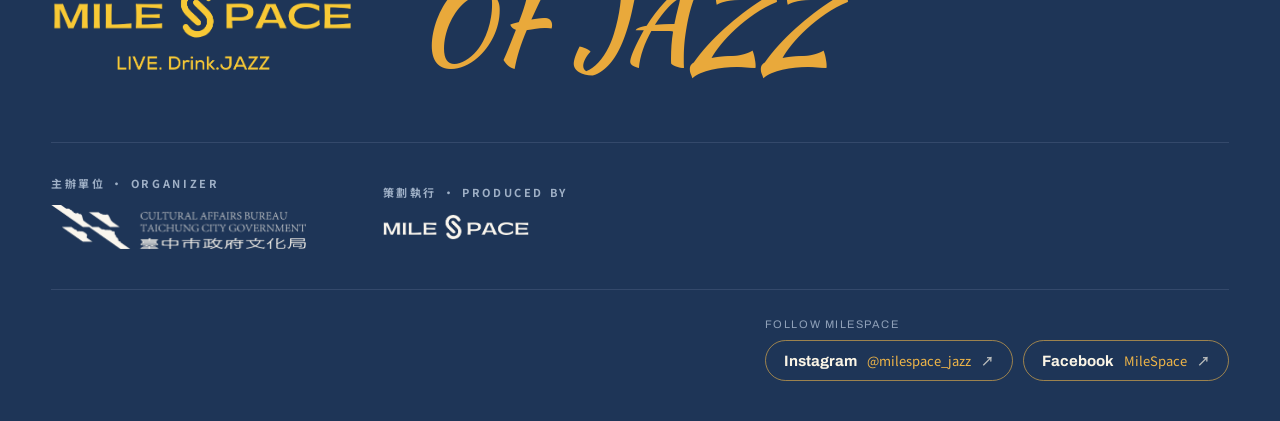
==== commit 9978fe6e: "Add files via upload" ====
--- a/index.html
+++ b/index.html
@@ -1,141 +1,211 @@
 <!doctype html>
 <html lang="zh-Hant">
-  <head>
-    <meta charset="UTF-8" />
-    <meta name="viewport" content="width=device-width, initial-scale=1.0" />
-    <meta name="theme-color" content="#f5ecda" />
-    <meta name="description" content="百年綠意・爵代新聲｜Milespace 臺中州廳草地音樂會。2027 年 1 月四場午後爵士，讓百年古蹟成為城市客廳。" />
-    <title>百年綠意・爵代新聲｜Milespace 臺中州廳草地音樂會</title>
-    <link rel="preconnect" href="https://fonts.googleapis.com" />
-    <link rel="preconnect" href="https://fonts.gstatic.com" crossorigin />
-    <link href="https://fonts.googleapis.com/css2?family=Noto+Sans+TC:wght@400;500;600;700;900&family=Noto+Serif+TC:wght@500;600;700;900&family=Space+Grotesk:wght@400;500;600;700&display=swap" rel="stylesheet" />
-    <link rel="stylesheet" href="styles.css" />
-  </head>
-  <body>
-    <header class="site-header">
-      <a class="brand" href="#top" aria-label="Milespace 回到首頁"><img src="assets/milespacelogo.png" alt="Milespace" /></a>
-      <div class="header-event">AFTERNOON OF JAZZ <span>·</span> TAICHUNG</div>
-      <nav aria-label="主要導覽">
-        <a href="#about">活動理念</a>
-        <a href="#dates">四場活動</a>
-        <a href="#lineup">演出陣容</a>
-        <a href="#venue">場地資訊</a>
-      </nav>
-      <a class="header-mark" href="#dates" aria-label="查看活動日期">2027<br /><b>01</b></a>
-    </header>
-
-    <main id="top">
-      <section class="hero" aria-labelledby="hero-title">
-        <div class="hero-yellow-block" aria-hidden="true"></div>
-        <div class="hero-copy">
-          <p class="micro-label">MILESPACE PRESENTS <span>/</span> GRASSLAND CONCERT</p>
-          <h1 id="hero-title"><span>百年綠意</span><br />爵代新聲</h1>
-          <p class="hero-subtitle">MileSpace · 臺中州廳草地音樂會</p>
-          <div class="hero-meta">
-            <div><small>DATE</small><strong>2027 / 1 / 9<br />1 / 10 · 1 / 16 · 1 / 17</strong></div>
-            <div><small>SHOW TIME</small><strong>多數場次<br /><em>15:30 — 17:30</em></strong><b class="hero-time-alert">1/17 提早至 14:30 開始</b></div>
-          </div>
-          <div class="hero-actions"><a class="button button-dark" href="#dates">查看四場活動 <span>↘</span></a><a class="hero-text-link" href="#about">先讀一段前言 <span>↓</span></a></div>
+<head>
+<meta charset="utf-8">
+<meta name="viewport" content="width=device-width,initial-scale=1">
+<title>【百年綠意 · 爵代新聲】MileSpace · 臺中州廳草地音樂會 2027</title>
+<link rel="preconnect" href="https://fonts.googleapis.com">
+<link href="https://fonts.googleapis.com/css2?family=Archivo:wght@500;700;800;900&family=Kaushan+Script&family=Noto+Serif+TC:wght@700;900&family=Noto+Sans+TC:wght@400;500;700;900&display=swap" rel="stylesheet">
+<link rel="stylesheet" href="site.css?v=ms12">
+</head>
+<body>
+
+<nav class="nav" id="nav">
+  <div class="wrap">
+    <a href="#top" class="logo" aria-label="MileSpace"><img class="lg-d" src="assets/wordmark_dark.png" alt="MileSpace"><img class="lg-l" src="assets/wordmark_light.png" alt=""></a>
+    <ul>
+      <li><a href="#about">活動理念</a></li>
+      <li><a href="#lineup">演出陣容</a></li>
+      <li><a href="#swing">搖擺舞體驗</a></li>
+      <li><a href="#venue">場地資訊</a></li>
+      <li><a href="#access">交通方式</a></li>
+      <li><a href="#milespace">關於 MileSpace</a></li>
+    </ul>
+    <a href="#lineup" class="cta">查看節目表 →</a>
+  </div>
+</nav>
+
+<!-- HERO -->
+<header class="hero" id="top" data-screen-label="01 Hero">
+  <div class="art"></div>
+  <div class="banner">
+    <h1><span class="a">【百年綠意 · 爵代新聲】</span><span class="b">MileSpace · 臺中州廳草地音樂會</span></h1>
+    <div class="en">2027 · TAICHUNG STATE HALL · GRASSLAND CONCERT</div>
+  </div>
+  <div class="spacer"></div>
+  <div class="infobar ib2">
+    <div class="tag">活動資訊<small>INFO</small></div>
+    <div class="cell ib-date">
+      <div class="lbl">DATE · 2027</div>
+      <div class="dates">
+        <a href="#lineup" data-day="0109"><b>1/9</b><span>SAT 週六</span></a>
+        <a href="#lineup" data-day="0110"><b>1/10</b><span>SUN 週日</span></a>
+        <a href="#lineup" data-day="0116"><b>1/16</b><span>SAT 週六</span></a>
+        <a href="#lineup" data-day="0117" class="sp"><b>1/17</b><span>SUN 週日</span></a>
+      </div>
+    </div>
+    <div class="cell ib-time">
+      <div class="lbl">TIME</div>
+      <div class="t">15:30 – 17:30</div>
+      <small>草地自由入座 · FREE SEATING</small>
+    </div>
+    <div class="ib-sp"><i>SPECIAL</i><span>1/17（日）<b>14:30</b> 開演 · 三團接力</span></div>
+  </div>
+</header>
+
+<div class="marquee" aria-hidden="true"><div class="track" id="mq"></div></div>
+
+<!-- PREFACE -->
+<section class="block preface" id="about" data-screen-label="02 Preface">
+  <div class="wrap">
+    <div class="shead-wrap reveal">
+      <div class="shead"><h2>前言</h2></div>
+      <div class="ssub eyebrow">Preface · About this afternoon</div>
+    </div>
+    <div class="grid pf2">
+      <p class="big reveal">把百年古蹟，<br>變成城市的<em>客廳</em>。</p>
+      <p class="pf-body reveal">延續這座城市獨有的爵士熱情，本次活動將樂章帶進重新啟用的<b>百年臺中州廳</b>。褪去昔日官署的嚴肅感，仿巴洛克建築躍身為最美的戶外背景。帶上野餐墊、席地而坐，讓午後的爵士律動與冬日暖陽交織，邀請您走進這座充滿溫度的<b>「城市客廳」</b>，感受歷史與現代交融的全新風華。</p>
+    </div>
+  </div>
+</section>
+
+<!-- SCENE -->
+<section class="scene" id="scene" data-screen-label="03 Scene">
+  <div class="scene-frame">
+    <img src="assets/jazz-afternoon.png" alt="臺中州廳草地爵士音樂會" id="sceneImg">
+  </div>
+  <div class="wrap scene-cap-wrap">
+    <div class="scene-cap reveal">
+      <p class="q" style="margin-top:0">紅磚拱廊、棕櫚樹影，<br>一張野餐墊，一個爵士午後。</p>
+      <div class="tags"><span>內庭草坪</span><span>自由入座</span><span>攜帶野餐墊</span></div>
+    </div>
+  </div>
+</section>
+
+<!-- LINEUP -->
+<section class="block lineup dark" id="lineup" data-screen-label="04 Lineup">
+  <div class="wrap">
+    <div class="shead-wrap reveal">
+      <div class="shead"><h2>演出陣容 · 節目表</h2></div>
+      <div class="ssub eyebrow">Lineup · 9 Bands · 4 Afternoons</div>
+    </div>
+    <div class="daytabs" id="daytabs" role="tablist"></div>
+    <div class="special" id="special" hidden></div>
+    <div class="dayview">
+      <div class="bands" id="bands"></div>
+    </div>
+  </div>
+</section>
+
+<!-- SWING -->
+<section class="block dance" id="swing" data-screen-label="05 Swing Dance">
+  <div class="wrap">
+    <div class="grid">
+      <div class="ph reveal">
+        <img src="assets/dance_v2.jpg" alt="Let's Swing Taichung 搖擺舞">
+        <div class="badge"><img src="assets/dance2.jpg" alt="Let's Swing Taichung logo"></div>
+      </div>
+      <div class="reveal">
+        <div class="when"><span>1/16 SAT · 16:20 – 16:40</span><span>限定場</span></div>
+        <h3><small>Let’s Swing Taichung</small>搖擺舞體驗</h3>
+        <p>台中最大的搖擺舞社群，帶你認識發源於 1920～1940 年代紐約哈林區的搖擺舞（Swing Dance）——一門隨著搖擺爵士樂歡快舞動的雙人社交舞。</p>
+        <p>沒有繁複嚴肅的舞步規範，也不需要死記動作。不論是爵士樂愛好者、想放鬆的上班族，或帶著孩子的家庭，都能隨音樂跨出第一步。</p>
+        <div class="kw"><span>自由</span><span>即興</span><span>互動</span></div>
+      </div>
+    </div>
+  </div>
+</section>
+
+<!-- VENUE -->
+<section class="block venue" id="venue" data-screen-label="06 Venue">
+  <div class="wrap">
+    <div class="shead-wrap reveal">
+      <div class="shead"><h2>場地資訊</h2></div>
+      <div class="ssub eyebrow">Floor plan · Getting there</div>
+    </div>
+    <div class="grid">
+      <div class="map reveal">
+        <img src="assets/floorplan.jpg" alt="臺中州廳平面配置圖">
+        <div class="cap"><span>臺中州廳平面配置 · 俯視圖</span><span>N ↑</span></div>
+      </div>
+      <dl class="reveal">
+        <div><dt>活動區位<small>Activity area</small></dt><dd>演出位於州廳<b>內庭草坪</b>。本活動為草地音樂會，採自由入座、不劃設固定座位席。
+          <div class="legend"><span><i style="background:var(--red);border-radius:50%"></i>舞台區 · 東北角草坪側</span><span><i style="background:var(--y2)"></i>控台 · 舞台西側</span></div></dd></div>
+        <div><dt>入場動線<small>Entry flow</small></dt><dd>可由<b>民權路側拱廊</b>或<b>門廳方向</b>進場，最終於內庭草坪就座。</dd></div>
+        <div><dt>開放入場<small>Doors</small></dt><dd>1/9、1/10 自 13:30 起；1/16 自 13:50 起開放入場，現場播放輕柔爵士背景樂。<br><span style="color:var(--muted);font-size:14px">1/17（日）為三團加長場，14:25 開場、14:30 首團開演。</span></dd></div>
+        <div><dt>建議攜帶<small>Bring along</small></dt><dd><div class="bring"><span>野餐墊</span><span>保暖外套</span></div></dd></div>
+        <div><dt>地點<small>Location</small></dt><dd>臺中州廳 Taichung State Hall<br><span style="color:var(--muted);font-size:14px">臺中市西區民權路 99 號</span></dd></div>
+      </dl>
+    </div>
+  </div>
+</section>
+
+<!-- ACCESS -->
+<section class="block access" id="access" data-screen-label="07 Access">
+  <div class="wrap">
+    <div class="shead-wrap reveal">
+      <div class="shead"><h2>如何抵達臺中州廳</h2></div>
+      <div class="ssub eyebrow">Getting here · 臺中市西區民權路 99 號</div>
+    </div>
+    <div class="ac-grid">
+      <div class="ac-map reveal">
+        <iframe src="https://www.google.com/maps?q=%E8%87%BA%E4%B8%AD%E5%B7%9E%E5%BB%B3&z=17&output=embed" loading="lazy" referrerpolicy="no-referrer-when-downgrade" title="臺中州廳地圖"></iframe>
+        <a class="ac-go" href="https://www.google.com/maps/dir/?api=1&destination=%E8%87%BA%E4%B8%AD%E5%B7%9E%E5%BB%B3" target="_blank" rel="noopener">Google 地圖導航 ↗</a>
+      </div>
+      <ol class="ac-list reveal">
+        <li><span class="k">公車<small>BUS</small></span><div><b>「臺中州廳」站下車</b>，步行即達。<br>可搭 6、11、14、21、25、27、30、32、37、41、45、101、107、108、132、142、163、290、323、324、325、500、850 等路線。<em>持市民卡搭市區公車 10 公里內免費</em></div></li>
+        <li><span class="k">臺鐵<small>TRAIN</small></span><div><b>臺中車站</b>出站後沿建國路左前方步行，右轉民權路，約 <b>10–15 分鐘</b>。</div></li>
+        <li><span class="k">高鐵<small>HSR</small></span><div><b>高鐵臺中站</b>轉乘臺中客運 26、全航客運 158、彰化客運 6933，於「臺中科大民生校區」站下車，步行約 3 分鐘。</div></li>
+        <li><span class="k">開車<small>CAR</small></span><div>周邊民權路、市府路、民生路、三民路設有路邊停車格（汽車 20 元/時起，機車免費）。<em>週末車位有限，建議搭乘大眾運輸</em></div></li>
+      </ol>
+    </div>
+  </div>
+</section>
+
+<!-- ABOUT MILESPACE -->
+<section class="block ms-about" id="milespace" data-screen-label="08 About MileSpace">
+  <div class="wrap">
+    <div class="shead-wrap reveal">
+      <div class="shead"><h2>關於 MileSpace</h2></div>
+      <div class="ssub eyebrow">Produced by · 企劃執行單位</div>
+    </div>
+    <div class="ms-grid">
+      <div class="ms-logo reveal"><img src="assets/logo_dark.png" alt="MileSpace · LIVE. Drink. JAZZ"></div>
+      <div class="ms-copy reveal">
+        <p class="ms-lead">讓音樂回到城市，<br>也回到<em>生活</em>裡。</p>
+        <p>我們相信爵士不只發生在舞台上，更應融入日常的每一個時刻。</p>
+        <p>從一杯飲品、一段旋律，到老建築裡的相遇——MileSpace 持續以現場音樂、空間策展與城市文化為核心，點亮地方的生命力。</p>
+      </div>
+    </div>
+  </div>
+</section>
+
+<footer data-screen-label="09 Footer">
+  <div class="wrap">
+    <div class="foot-brand"><img src="assets/logo_yellow.png" alt="MileSpace · LIVE. Drink. JAZZ"><div class="big">AFTERNOON<br>OF JAZZ</div></div>
+    <div class="credits">
+      <div><small>主辦單位 · ORGANIZER</small><img class="cr-gov" src="assets/tccab_light.png" alt="臺中市政府文化局"></div>
+      <div><small>策劃執行 · PRODUCED BY</small><img class="cr-ms" src="assets/wordmark_light.png" alt="MileSpace"></div>
+    </div>
+    <div class="row">
+      <div class="social">
+        <small>FOLLOW MILESPACE</small>
+        <div class="social-links">
+          <a href="https://www.instagram.com/milespace_jazz/" target="_blank" rel="noopener">Instagram<span>@milespace_jazz</span></a>
+          <a href="https://www.facebook.com/profile.php?id=100095551352360" target="_blank" rel="noopener">Facebook<span>MileSpace</span></a>
         </div>
-        <div class="hero-art">
-          <div class="art-frame"><img src="assets/illustrated-jazz-poster.png" alt="Jazz Live at 台中州廳手繪插畫海報，描繪臺中州廳草地上的爵士樂團" /></div>
-          <div class="art-caption">JAZZ LIVE AT TAICHUNG STATE HALL<br />HAND-DRAWN POSTER / 2027</div>
-        </div>
-        <div class="hero-side-vertical">CITY HALL / OPEN AIR / JAZZ</div>
-        <div class="hero-bottom-note"><span class="red-dot"></span> 4 AFTERNOONS / 9 ENSEMBLES / 1 HISTORIC ROOM</div>
-      </section>
-
-      <section class="manifesto section-shell" id="about" aria-labelledby="about-title">
-        <div class="section-heading"><span class="section-no">01</span><p>前言 / ABOUT THIS EVENING</p></div>
-        <div class="manifesto-grid">
-          <div class="manifesto-title"><span class="yellow-slash"></span><h2 id="about-title">把百年古蹟，<br /><em>坐成一座城市客廳。</em></h2></div>
-          <div class="manifesto-copy">
-            <p class="lead">這一次，爵士不在門裡。它在冬日的草地上，和你一起曬著午後的太陽。</p>
-            <p>「臺中州廳草地爵士樂」從城市歷史場域的日常化出發，回望這座百年古蹟承載的記憶與文化層疊。這座融合巴洛克華麗與新古典優雅的建築，將暫時放下官署的距離感，讓展演視線延伸到外圍充滿綠意的草坪。</p>
-            <p>帶著野餐墊席地而坐，州廳不再只是被觀看的歷史建築，而是一座連結過去與未來的「城市客廳」。爵士樂奔放、即興、充滿律動的旋律，與古蹟的靜謐美學相互交織，讓午後的風也有了節拍。</p>
-            <div class="quote-line">「一場零距離的沉浸式草地野餐音樂會。」</div>
-          </div>
-        </div>
-      </section>
-
-      <section class="scene-banner" aria-label="臺中州廳草地爵士音樂會示意圖">
-        <img src="assets/daytime-concert.png" alt="晴朗午後的臺中州廳草地爵士音樂會，現場有棕櫚樹、爵士樂團與席地而坐的觀眾" />
-        <div class="scene-overlay"><span>THE AFTERNOON WE IMAGINE</span><strong>Music brings<br /><em>us together.</em></strong><small>臺中州廳內庭草坪 · 2027</small></div>
-      </section>
-
-      <section class="dates section-shell" id="dates" aria-labelledby="dates-title">
-        <div class="section-heading"><span class="section-no">02</span><p>活動資訊 / FOUR AFTERNOONS</p></div>
-        <div class="dates-intro"><h2 id="dates-title">四個午後，<br /><em>讓城市開始搖擺。</em></h2><p>2027 年一月，四場草地演出。每一場從州廳的歷史出發，走向爵士、放克、搖擺與拉丁的當代聲響。</p></div>
-        <div class="showtime-banner"><span>SHOW TIMES</span><strong>1/9・1/10・1/16　15:30 開演</strong><b>1/17　14:30 提前開演</b></div>
-        <div class="date-tabs" role="tablist" aria-label="活動場次選擇">
-          <button class="date-tab is-active" role="tab" aria-selected="true" data-date="jan9">1/9 <span>SAT</span></button>
-          <button class="date-tab" role="tab" aria-selected="false" data-date="jan10">1/10 <span>SUN</span></button>
-          <button class="date-tab" role="tab" aria-selected="false" data-date="jan16">1/16 <span>SAT</span></button>
-          <button class="date-tab" role="tab" aria-selected="false" data-date="jan17">1/17 <span>SUN</span></button>
-        </div>
-        <div class="date-panels">
-          <article class="date-panel is-active" data-panel="jan9" role="tabpanel">
-            <div class="panel-title"><small>WEEKEND 01 / SESSION A</small><h3>1/9 <em>六</em></h3><p>草地演出 · 下午 15:30 — 17:30</p></div>
-            <div class="timeline"><div><time>15:30 — 15:40</time><strong>活動開場理念傳達</strong><span>主持開場引導，說明州廳重啟意義與草地音樂會理念。</span></div><div class="timeline-highlight"><time>15:40 — 16:30</time><strong>Karpós Musica</strong></div><div><time>16:30 — 16:40</time><strong>中場休息與換場</strong><span>演出團隊交替、舞台設備微調。</span></div><div class="timeline-highlight"><time>16:40 — 17:30</time><strong>Longfingers Quintet</strong></div></div>
-          </article>
-          <article class="date-panel" data-panel="jan10" role="tabpanel" hidden>
-            <div class="panel-title"><small>WEEKEND 01 / SESSION B</small><h3>1/10 <em>日</em></h3><p>草地演出 · 下午 15:30 — 17:30</p></div>
-            <div class="timeline"><div><time>15:30 — 15:40</time><strong>活動開場理念傳達</strong><span>主持開場引導與演出團隊介紹。</span></div><div class="timeline-highlight"><time>15:40 — 16:30</time><strong>Old School Funk Unit</strong></div><div><time>16:30 — 16:40</time><strong>中場休息與換場</strong><span>演出團隊交替、舞台設備微調。</span></div><div class="timeline-highlight"><time>16:40 — 17:30</time><strong>Kuljiyan 莉姎爵士五重奏</strong></div></div>
-          </article>
-          <article class="date-panel" data-panel="jan16" role="tabpanel" hidden>
-            <div class="panel-title"><small>WEEKEND 02 / SWING SPECIAL</small><h3>1/16 <em>六</em></h3><p>草地演出 · 下午 15:30 — 17:30</p></div>
-            <div class="timeline"><div><time>15:30 — 16:20</time><strong>爵序大樂團</strong></div><div class="timeline-swing"><time>16:20 — 16:40</time><strong>搖擺舞體驗</strong><span>Let’s Swing Taichung 帶領觀眾進入搖擺舞互動，讓爵士與步伐在草地相遇。</span></div><div class="timeline-highlight"><time>16:40 — 17:30</time><strong>JazzShip Swing</strong></div></div>
-          </article>
-          <article class="date-panel" data-panel="jan17" role="tabpanel" hidden>
-            <div class="panel-title panel-title-early"><small>WEEKEND 02 / SESSION D</small><h3>1/17 <em>日</em></h3><p>草地演出 · 下午 14:30 — 17:30</p><b>本日 14:30 開始</b></div>
-            <div class="timeline"><div class="timeline-highlight"><time>14:30 — 15:20</time><strong>郭馬克爵士五重奏</strong></div><div class="timeline-highlight"><time>15:30 — 16:20</time><strong>盜魂爵樂團</strong></div><div><time>16:20 — 16:40</time><strong>中場休息與換場</strong><span>演出團隊交替、舞台設備微調。</span></div><div class="timeline-highlight"><time>16:40 — 17:30</time><strong>Somm Jazz</strong></div></div>
-          </article>
-        </div>
-      </section>
-
-      <section class="lineup section-shell" id="lineup" aria-labelledby="lineup-title">
-        <div class="section-heading"><span class="section-no">03</span><p>演出陣容 / LINEUP</p></div>
-        <div class="lineup-head"><div><h2 id="lineup-title">九組聲音，<br /><em>四個午後。</em></h2></div><p>從拉丁爵士與探戈、鋼琴與鐵琴五重奏，到大編制爵士、紐奧良銅管與搖擺舞。讓不同的聲響在同一片草地上相遇。</p></div>
-        <div class="lineup-grid">
-          <a href="lineup/karpos.html" class="band-card band-card-dark"><img class="band-photo" src="assets/teams/karpos.jpg" alt="Karpós Musica 演出照片" /><div class="band-card-content"><span class="card-no">01 / 09</span><p>1/9 · 上半場</p><h3>Karpós<br />Musica</h3><small>拉丁爵士 × 探戈</small></div></a>
-          <a href="lineup/longfingers.html" class="band-card"><img class="band-photo" src="assets/teams/longfingers.jpg" alt="Longfingers Quintet 演出照片" /><div class="band-card-content"><span class="card-no">02 / 09</span><p>1/9 · 下半場</p><h3>Longfingers<br />Quintet</h3><small>鋼琴 × 鐵琴五重奏</small></div></a>
-          <a href="lineup/old-school-funk.html" class="band-card band-card-red"><img class="band-photo" src="assets/teams/old-school-funk.jpg" alt="Old School Funk Unit 演出照片" /><div class="band-card-content"><span class="card-no">03 / 09</span><p>1/10 · 上半場</p><h3>Old School<br />Funk Unit</h3><small>Funk · Soul · Disco · Fusion</small></div></a>
-          <a href="lineup/kuljiyan.html" class="band-card"><img class="band-photo" src="assets/teams/kuljiyan.jpg" alt="Kuljiyan 莉姎爵士五重奏演出照片" /><div class="band-card-content"><span class="card-no">04 / 09</span><p>1/10 · 下半場</p><h3>Kuljiyan 莉姎<br />爵士五重奏</h3><small>五種聲線，一個當下</small></div></a>
-          <a href="lineup/juexu.html" class="band-card band-card-yellow"><img class="band-photo" src="assets/teams/juexu.jpg" alt="台中爵序大樂團 JazzShip Orchestra 演出照片" /><div class="band-card-content"><span class="card-no">05 / 09</span><p>1/16 · 上半場</p><h3>台中爵序大樂團<br />JazzShip Orchestra</h3><small>Big Band · Bebop · Swing</small></div></a>
-          <a href="lineup/jazzship.html" class="band-card band-card-dark"><img class="band-photo" src="assets/teams/jazzship.jpg" alt="JazzShip Swing 演出照片" /><div class="band-card-content"><span class="card-no">06 / 09</span><p>1/16 · 下半場</p><h3>JazzShip<br />Swing</h3><small>讓爵士與舞步相遇</small></div></a>
-          <a href="lineup/swing-taichung.html" class="band-card band-card-swing"><img class="band-photo" src="assets/teams/swing-taichung.jpg" alt="Let’s Swing Taichung 台中搖擺舞教室活動照片" /><div class="band-card-content"><span class="card-no">SPECIAL</span><p>1/16 · 中場互動</p><h3>Let’s Swing<br />Taichung</h3><small>台中搖擺舞教室 · 16:20 — 16:40</small></div></a>
-          <a href="lineup/guo-mak.html" class="band-card"><img class="band-photo" src="assets/teams/guo-mak.jpg" alt="郭馬克爵士五重奏演出照片" /><div class="band-card-content"><span class="card-no">07 / 09</span><p>1/17 · 14:30</p><h3>郭馬克<br />爵士五重奏</h3><small>鋼琴主導的自由對話</small></div></a>
-          <a href="lineup/dao-hun.html" class="band-card band-card-red"><img class="band-photo" src="assets/teams/dao-hun.jpg" alt="盜魂爵樂團演出照片" /><div class="band-card-content"><span class="card-no">08 / 09</span><p>1/17 · 15:30</p><h3>盜魂<br />爵樂團</h3><small>紐奧良銅管 × 放克</small></div></a>
-          <a href="lineup/somm-jazz.html" class="band-card band-card-yellow"><img class="band-photo" src="assets/teams/somm-jazz.jpg" alt="Somm Jazz 演出照片" /><div class="band-card-content"><span class="card-no">09 / 09</span><p>1/17 · 16:40</p><h3>Somm<br />Jazz</h3><small>跨文化、跨世代的爵士</small></div></a>
-        </div>
-        <div class="lineup-note"><span>+</span> 特別演出：Let’s Swing Taichung 台中搖擺舞教室 / 1/16 中場互動 16:20 — 16:40</div>
-      </section>
-
-      <section class="interlude section-shell" aria-labelledby="milespace-title">
-        <div class="interlude-copy"><div class="section-heading"><span class="section-no">04</span><p>企劃執行單位 / MILESPACE</p></div><h2 id="milespace-title">讓音樂回到城市，<br /><em>也回到生活裡。</em></h2><p>我們相信爵士不只發生在舞台上，更應融入日常的每一個時刻。</p><p>從一杯飲品、一段旋律，到老建築裡的相遇——MileSpace 持續以現場音樂、空間策展與城市文化為核心，點亮地方的生命力。</p><p>每週在 Rizy 的固定演出，是我們為這座城市準備的微醺午後與夜晚。在這裡，音樂讓空間有了溫度，也讓靈魂彼此相連。</p></div>
-        <div class="milespace-feature"><img src="assets/milespacelogo.png" alt="Milespace 企劃執行單位 Logo" /><div class="interlude-stamp"><span>LIVE<br />DRINK<br />JAZZ</span><b>↗</b></div></div>
-      </section>
-
-      <section class="venue section-shell" id="venue" aria-labelledby="venue-title">
-        <div class="section-heading"><span class="section-no">05</span><p>場地 / VENUE &amp; FLOW</p></div>
-        <div class="venue-top"><div><h2 id="venue-title">臺中州廳<br /><em>內庭草坪。</em></h2><p>舞台在東北角草坪側，觀眾從民權路側拱廊或府廳方向進場，最後在內庭草坪自由入座。</p></div><div class="venue-callout"><span class="red-dot"></span><strong>帶上你的<br />野餐墊。</strong><small>自由入座 / 無固定座位</small></div></div>
-        <div class="venue-layout"><figure><img src="assets/floor-plan.png" alt="臺中州廳內庭草坪場地配置圖，標示舞台區、控台、服務台與入場動線" /><figcaption>FLOOR PLAN / REFERENCE PLAN · 臺中州廳平面配置・俯視圖</figcaption></figure><div class="venue-aside"><div><small>ACTIVITY AREA</small><p>演出位於州廳內庭草坪，採自由入座，不劃設固定座位席。</p></div><div><small>ENTRY FLOW</small><p>民眾可由民權路側拱廊或府廳方向進場。</p></div><div><small>THE ROOM</small><p>一座百年古蹟，一個午後，讓歷史回到公共文化生活裡。</p></div></div></div>
-      </section>
-
-      <section class="closing" aria-labelledby="closing-title"><div class="closing-line"></div><p class="micro-label">MILESPACE · AFTERNOON OF JAZZ · TAICHUNG</p><h2 id="closing-title">冬日午後見。</h2><p>把百年州廳坐成城市客廳。<br />帶上野餐墊，讓爵代新聲在草地發生。</p><a class="button button-yellow" href="#dates">查看活動資訊 <span>↗</span></a><div class="closing-mark">2027<br /><b>01</b></div></section>
-    </main>
-
-    <footer class="site-footer"><div class="footer-brand"><img src="assets/milespacelogo.png" alt="Milespace" /><span>企劃執行單位 · PLANNING &amp; PRODUCTION</span></div><div class="footer-organizers"><div class="organizer organizer-host"><small>主辦單位</small><img src="assets/taichung-culture-logo-white.png" alt="臺中市政府文化局" /></div><div class="organizer-event"><p>百年綠意・爵代新聲<br /><span>臺中州廳草地音樂會 / 2027</span></p></div></div><div class="footer-social"><small>FOLLOW MILESPACE</small><a href="https://www.instagram.com/milespace_jazz/" target="_blank" rel="noopener noreferrer">Instagram ↗</a><a href="https://www.facebook.com/profile.php?id=100095551352360" target="_blank" rel="noopener noreferrer">Facebook ↗</a></div><a href="#top">BACK TO TOP ↑</a></footer>
-    <script>
-      const tabs = document.querySelectorAll('.date-tab');
-      const panels = document.querySelectorAll('.date-panel');
-      tabs.forEach((tab) => tab.addEventListener('click', () => {
-        const target = tab.dataset.date;
-        tabs.forEach((item) => { const active = item === tab; item.classList.toggle('is-active', active); item.setAttribute('aria-selected', active); });
-        panels.forEach((panel) => { const active = panel.dataset.panel === target; panel.classList.toggle('is-active', active); panel.hidden = !active; });
-      }));
-      const observer = new IntersectionObserver((entries) => entries.forEach((entry) => entry.isIntersecting && entry.target.classList.add('is-visible')), { threshold: 0.12 });
-      document.querySelectorAll('.section-shell, .closing').forEach((element) => observer.observe(element));
-    </script>
-  </body>
+      </div>
+    </div>
+  </div>
+</footer>
+
+<!-- BAND MODAL -->
+<div class="modal" id="modal" aria-hidden="true">
+  <div class="bg" data-close></div>
+  <div class="sheet" id="sheet" role="dialog" aria-modal="true"></div>
+</div>
+
+<script src="data.js?v=0116d"></script>
+<script src="site.js?v=0118"></script>
+</body>
 </html>
--- a/site.css
+++ b/site.css
@@ -0,0 +1,448 @@
+:root{
+  /* Watercolor theme — sampled from the "Jazz Live at 台中州廳" painting */
+  --y:#E9A93B; --y2:#F0B648; --ink:#1E3557; --ink2:#16284a; --cream:#FBF5E6; --cream2:#F3E7CC;
+  --red:#B8503A; --muted:#6b6a62; --green:#5E7F4A; --sky:#7FA6CC;
+  --zh:"Noto Sans TC",system-ui,sans-serif;
+  --serif:"Noto Serif TC","Noto Sans TC",serif;
+  --script:"Kaushan Script",cursive;
+  --disp:"Archivo","Noto Sans TC",sans-serif;
+  --mono:"JetBrains Mono",ui-monospace,monospace;
+}
+*{box-sizing:border-box;margin:0;padding:0}
+html{scroll-behavior:smooth;scroll-padding-top:64px}
+body{font-family:var(--zh);background:var(--cream);color:var(--ink);-webkit-font-smoothing:antialiased;overflow-x:hidden}
+img{display:block;max-width:100%}
+a{color:inherit;text-decoration:none}
+button{font:inherit;color:inherit;background:none;border:0;cursor:pointer}
+.wrap{max-width:1280px;margin:0 auto;padding:0 clamp(20px,4vw,56px)}
+.eyebrow{font-family:var(--disp);font-weight:700;font-size:12px;letter-spacing:.32em;text-transform:uppercase}
+
+/* NAV */
+.nav{position:fixed;inset:0 0 auto 0;z-index:50;height:64px;display:flex;align-items:center;transition:background .3s,color .3s}
+.nav .wrap{display:flex;align-items:center;justify-content:space-between;width:100%}
+.nav.solid{background:var(--ink);color:var(--cream)}
+.nav .logo{display:block;position:relative;height:22px}
+.nav .logo img{height:22px;width:auto;transition:opacity .3s}
+.nav .logo .lg-l{position:absolute;left:0;top:0;opacity:0}
+.nav.solid .logo .lg-d{opacity:0}.nav.solid .logo .lg-l{opacity:1}
+.hero .banner .row{align-items:flex-start}
+.hero-logo{height:clamp(64px,7vw,96px);width:auto;margin:-6px 0 -4px -4px}
+.nav ul{display:flex;gap:28px;list-style:none;font-size:14px;font-weight:500}
+.nav ul a{position:relative;padding:6px 0}
+.nav ul a::after{content:"";position:absolute;left:0;right:100%;bottom:0;height:2px;background:var(--y);transition:right .25s}
+.nav ul a:hover::after,.nav ul a.on::after{right:0}
+.nav .cta{background:var(--ink);color:var(--y);padding:10px 18px;font-weight:700;font-size:13px;letter-spacing:.06em}
+.nav.solid .cta{background:var(--y);color:var(--ink)}
+@media(max-width:900px){.nav ul{display:none}}
+
+/* HERO */
+.hero{position:relative;min-height:100vh;background:var(--y);overflow:hidden;display:flex;flex-direction:column;justify-content:flex-end}
+.hero .art{position:absolute;inset:0;background:url(assets/cover.jpg) center 70%/cover no-repeat;transform:scale(1.04);animation:heroIn 2.4s cubic-bezier(.2,.7,.2,1) forwards}
+@keyframes heroIn{to{transform:scale(1)}}
+.hero .banner{position:relative;z-index:2;margin-top:clamp(110px,16vh,180px);background:rgba(248,201,53,.94);clip-path:polygon(0 0,100% 0,88% 100%,0 100%);padding:clamp(22px,3vw,40px) 16% clamp(24px,3vw,40px) clamp(20px,4vw,56px);max-width:1180px;animation:slideIn 1s .2s cubic-bezier(.2,.7,.2,1) both}
+@keyframes slideIn{from{transform:translateX(-30px);opacity:0}}
+.hero .banner .row{display:flex;justify-content:space-between;margin-bottom:18px}
+.hero h1{font-weight:900;line-height:1.08;letter-spacing:.01em}
+.hero h1 .a{display:block;font-size:clamp(38px,6.4vw,92px);margin-left:-.45em}
+.hero h1 .b{display:block;font-size:clamp(24px,3.6vw,52px);margin-top:.15em}
+.hero .banner .en{margin-top:20px;font-family:var(--disp);font-weight:700;font-size:clamp(10px,1vw,13px);letter-spacing:.36em}
+.hero .spacer{flex:1}
+.infobar{position:relative;z-index:2;margin:0 clamp(20px,4vw,56px) clamp(24px,4vh,48px);background:var(--ink);color:var(--cream);display:grid;grid-template-columns:auto 1fr auto;align-items:center;border-left:8px solid var(--y2);animation:up .9s .5s both}
+@keyframes up{from{transform:translateY(24px);opacity:0}}
+.infobar .tag{margin:16px 20px;background:var(--y2);color:var(--ink);padding:12px 18px;text-align:center;font-weight:900;font-size:20px;line-height:1.1}
+.infobar .tag small{display:block;font-family:var(--disp);font-size:9px;letter-spacing:.3em;margin-top:4px}
+.infobar .cell{padding:16px 24px}
+.infobar .lbl{font-family:var(--disp);font-size:11px;letter-spacing:.3em;color:var(--y);font-weight:700;margin-bottom:8px}
+.infobar .dates{display:flex;flex-wrap:wrap;gap:6px 0;font-family:var(--disp);font-weight:700;font-size:clamp(17px,1.8vw,24px)}
+.infobar .dates a{padding:0 16px;border-left:2px solid var(--y)}
+.infobar .dates a:first-child{padding-left:0;border:0}
+.infobar .dates a:hover{color:var(--y)}
+.infobar .dates a.sp{color:var(--y2);display:inline-flex;align-items:center;gap:10px}
+.infobar .dates a.sp em{font-style:normal;font-family:var(--sans,inherit);font-size:12px;font-weight:900;background:var(--red);color:#fff;padding:4px 9px;letter-spacing:.04em;line-height:1.1;animation:spPulse 2.4s ease-in-out infinite}
+@keyframes spPulse{50%{transform:scale(1.06)}}
+.infobar .time .sp-time{display:block;font-family:inherit;font-size:13px;font-weight:700;color:var(--cream);letter-spacing:.04em;margin-top:6px}
+.infobar .time .sp-time b{color:var(--ink);background:var(--y2);padding:1px 6px;font-weight:900}
+.infobar .time{border-left:1px solid #34496b;color:var(--y);font-weight:900;font-size:clamp(20px,2.2vw,30px);font-family:var(--disp)}
+.infobar .time small{display:block;font-size:9px;letter-spacing:.3em;color:#9fb0c6;font-weight:700;margin-top:6px}
+@media(max-width:820px){.infobar{grid-template-columns:1fr}.infobar .tag{display:none}.infobar .time{border-left:0;border-top:1px solid #333}
+  .hero .banner{clip-path:none;padding-right:20px}.hero h1 .a{margin-left:-.3em}}
+
+/* MARQUEE */
+.marquee{background:var(--ink);color:var(--y);overflow:hidden;white-space:nowrap;padding:14px 0;font-family:var(--disp);font-weight:800;font-size:15px;letter-spacing:.3em}
+.marquee .track{display:inline-flex;animation:mq 40s linear infinite}
+.marquee span{padding:0 28px}
+.marquee i{font-style:normal;color:var(--cream);opacity:.5}
+@keyframes mq{to{transform:translateX(-50%)}}
+
+/* SECTION HEAD (black bar + yellow block, from the deck) */
+section.block{padding:clamp(80px,10vw,140px) 0}
+.shead{display:flex;align-items:stretch;margin-bottom:14px}
+.shead::before{content:"";width:clamp(28px,3vw,44px);background:var(--y2);margin-right:10px}
+.shead h2{background:var(--ink);color:var(--cream);font-weight:900;font-size:clamp(24px,2.8vw,38px);padding:14px 40px 14px 28px;letter-spacing:.04em}
+.ssub{margin-left:calc(clamp(28px,3vw,44px) + 38px);color:var(--muted)}
+.shead-wrap{margin-bottom:clamp(40px,5vw,72px)}
+.dark .shead h2{background:var(--y2);color:var(--ink)}
+.dark .ssub{color:#b3c1d3}
+
+/* PREFACE */
+.preface .grid{display:grid;grid-template-columns:1.05fr 1fr;gap:clamp(40px,6vw,96px);align-items:start}
+.preface .big{font-weight:900;font-size:clamp(34px,4.4vw,64px);line-height:1.2;letter-spacing:.01em;text-wrap:balance}
+.preface .big em{font-style:normal;background:linear-gradient(transparent 58%,var(--y) 58%)}
+.preface .big + p{margin-top:28px;color:var(--muted);font-size:15px;line-height:1.9;max-width:28em}
+.preface ol{list-style:none;display:grid;gap:36px}
+.preface li{display:grid;grid-template-columns:56px 1fr;gap:12px;font-size:16px;line-height:2;text-wrap:pretty}
+.preface li .n{font-family:var(--disp);font-weight:800;font-size:13px;color:var(--ink);border-top:3px solid var(--y2);padding-top:6px;height:fit-content;letter-spacing:.1em}
+.preface li b{font-weight:700;background:linear-gradient(transparent 62%,rgba(248,201,53,.55) 62%)}
+@media(max-width:900px){.preface .grid{grid-template-columns:1fr}}
+
+/* SCENE — full-bleed key visual, framed by the brand yellow/black */
+.scene{position:relative;background:var(--ink);padding-bottom:clamp(72px,8vw,112px)}
+.scene::before{content:"";position:absolute;left:0;right:0;top:0;height:50%;background:var(--cream)}
+.scene-frame{position:relative;margin:0 auto;width:min(1080px,calc(100% - 2*clamp(12px,2vw,28px)),calc((100vh - 120px) * 4 / 3));aspect-ratio:4/3;overflow:hidden;border:10px solid var(--y2);box-shadow:inset 0 0 0 1px rgba(0,0,0,.2);box-sizing:border-box}
+.scene-frame img{display:block;width:100%;height:100%;object-fit:cover;object-position:center;will-change:transform;transform:scale(1.04)}
+.scene-cap-wrap{position:relative;margin:-10px auto 0;width:min(1080px,calc(100% - 2*clamp(12px,2vw,28px)),calc((100vh - 120px) * 4 / 3));z-index:2;display:flex;justify-content:flex-end}
+.scene-cap{background:var(--ink);color:var(--cream);max-width:560px;padding:28px 32px 30px;border-left:8px solid var(--y2)}
+.scene-cap .k{display:inline-block;background:var(--y2);color:var(--ink);font-weight:900;font-size:16px;padding:8px 14px;line-height:1.1}
+.scene-cap .k small{display:block;font-family:var(--disp);font-size:9px;letter-spacing:.28em;margin-top:3px}
+.scene-cap .q{font-weight:900;font-size:clamp(22px,2.4vw,32px);line-height:1.45;margin-top:18px;text-wrap:balance}
+.scene-cap .tags{display:flex;gap:8px;flex-wrap:wrap;margin-top:18px}
+.scene-cap .tags span{border:1px solid #4a5f80;padding:6px 12px;font-size:13px;color:#dfe6ee}
+@media(max-width:700px){.scene-frame{border-width:6px;width:calc(100% - 24px)}.scene-cap-wrap{margin-top:-6px;width:calc(100% - 24px)}.scene-cap{padding:22px}}
+
+/* LINEUP */
+.lineup{background:var(--ink);color:var(--cream)}
+.daytabs{display:grid;grid-template-columns:repeat(4,1fr);border-top:1px solid #34496b;border-bottom:1px solid #34496b;margin-bottom:56px}
+.daytab{padding:22px 20px 20px;text-align:left;border-left:1px solid #34496b;position:relative;transition:background .25s,color .25s}
+.daytab:first-child{border-left:0}
+.daytab .wk{font-family:var(--disp);font-size:11px;letter-spacing:.28em;color:#9fb0c6;font-weight:700}
+.daytab .d{font-family:var(--disp);font-weight:800;font-size:clamp(36px,4.6vw,68px);line-height:1;margin:10px 0 6px;letter-spacing:-.02em}
+.daytab .dw{font-size:14px;color:#c7d2df}
+.daytab .pill{position:absolute;top:20px;right:16px;background:var(--red);color:#fff;font-size:11px;font-weight:700;padding:4px 10px;border-radius:99px}
+.daytab:hover{background:#263a5a}
+.daytab.on{background:var(--y2);color:var(--ink)}
+.daytab.on .wk,.daytab.on .dw{color:var(--ink)}
+.daytab .dw b{color:var(--y2);font-weight:900}
+.daytab.on .dw b{color:var(--ink);background:#fff;padding:0 5px}
+.daytab.sp{box-shadow:inset 0 0 0 2px var(--y2)}
+.daytab.sp .pill{background:var(--y2);color:var(--ink);font-weight:900}
+.daytab.sp.on .pill{background:var(--ink);color:var(--y2)}
+/* 1/17 special banner */
+.special{display:grid;grid-template-columns:auto 1fr auto;gap:32px;align-items:center;background:var(--y2);color:var(--ink);padding:24px 32px;margin:-24px 0 48px;animation:up .5s both}
+.special[hidden]{display:none}
+.special .sp-k{font-family:var(--disp);font-size:11px;font-weight:800;letter-spacing:.28em}
+.special .sp-n{font-family:var(--disp);font-weight:900;font-size:96px;line-height:.9;letter-spacing:-.04em}
+.special .sp-n span{font-family:inherit;font-size:28px;letter-spacing:0;margin-left:4px}
+.special h3{font-weight:900;font-size:clamp(22px,2.4vw,32px);line-height:1.25}
+.special p{margin-top:8px;font-size:15px;line-height:1.7}
+.special p b{background:var(--ink);color:var(--y2);padding:1px 8px;font-weight:900}
+.special .sp-r{list-style:none;margin:0;padding:0 0 0 28px;border-left:2px solid var(--ink);display:grid;gap:8px;font-weight:700;font-size:15px}
+.special .sp-r li{display:flex;gap:12px;align-items:baseline}
+.special .sp-r span{font-family:var(--disp);font-weight:800;font-size:13px;background:var(--ink);color:var(--y2);padding:2px 7px;min-width:48px;text-align:center}
+@media(max-width:900px){.special{grid-template-columns:auto 1fr;margin-top:-32px}.special .sp-r{grid-column:1/-1;border-left:0;border-top:2px solid var(--ink);padding:16px 0 0}}
+@media(max-width:520px){.special{padding:20px;gap:16px}.special .sp-n{font-size:64px}}
+@media(max-width:760px){.daytabs{grid-template-columns:repeat(2,1fr)}.daytab:nth-child(3){border-left:0}.daytab:nth-child(n+3){border-top:1px solid #34496b}.daytab .pill{position:static;display:inline-block;margin-top:8px}}
+
+.dayview{display:grid;grid-template-columns:1fr 360px;gap:56px;align-items:start}
+@media(max-width:1060px){.dayview{grid-template-columns:1fr}}
+.bands{display:grid;gap:28px}
+.band{display:grid;grid-template-columns:1.15fr 1fr;background:var(--cream);color:var(--ink);text-align:left;width:100%;overflow:hidden;position:relative;animation:fadeUp .6s both}
+.band:nth-child(2){animation-delay:.08s}.band:nth-child(3){animation-delay:.16s}
+@keyframes fadeUp{from{opacity:0;transform:translateY(18px)}}
+.band .ph{aspect-ratio:4/3;overflow:hidden;background:#222}
+.band .ph img{width:100%;height:100%;object-fit:cover;transition:transform .8s cubic-bezier(.2,.7,.2,1),filter .5s;filter:saturate(.9)}
+.band:hover .ph img{transform:scale(1.05);filter:saturate(1.1)}
+.band .tx{padding:28px 30px;display:flex;flex-direction:column;border-left:8px solid var(--y2)}
+.band .meta{display:flex;justify-content:space-between;align-items:center;font-family:var(--disp);font-weight:700;font-size:12px;letter-spacing:.2em}
+.band .meta .t{background:var(--y2);padding:4px 10px;letter-spacing:.06em;font-size:13px}
+.band .meta .s{color:var(--red);font-size:11px}
+.band .no{font-family:var(--disp);font-weight:800;font-size:13px;color:var(--muted);margin-top:22px;letter-spacing:.1em}
+.band h3{font-weight:900;font-size:clamp(26px,2.7vw,40px);line-height:1.12;margin-top:6px;letter-spacing:.005em}
+.band .en{font-family:var(--disp);font-size:14px;color:var(--muted);margin-top:6px;font-weight:500}
+.band .lead{margin-top:auto;padding-top:22px;font-size:15px;line-height:1.75;color:#3d4658}
+.band .more{margin-top:18px;display:inline-flex;gap:10px;align-items:center;font-weight:700;font-size:14px}
+.band .more span{display:inline-block;width:28px;height:2px;background:var(--ink);transition:width .3s}
+.band:hover .more span{width:48px}
+@media(max-width:700px){.band{grid-template-columns:1fr}.band .tx{border-left:0;border-top:8px solid var(--y2)}}
+
+.sched{position:sticky;top:88px;border:1px solid #34496b}
+.sched h4{display:flex;justify-content:space-between;align-items:baseline;padding:18px 22px;border-bottom:1px solid #34496b;font-weight:700}
+.sched h4 .eyebrow{color:var(--y);font-size:11px}
+.sched ol{list-style:none}
+.sched li{display:grid;grid-template-columns:104px 1fr;gap:14px;padding:14px 22px;border-bottom:1px solid #2b3f60;font-size:14px}
+.sched li:last-child{border:0}
+.sched .tm{font-family:var(--disp);font-weight:700;font-size:13px;color:#b3c1d3;padding-top:1px}
+.sched .pg b{display:block;font-weight:700;margin-bottom:3px}
+.sched .pg span{color:#9fb0c6;font-size:12.5px;line-height:1.6}
+.sched li.set{background:var(--y2);color:var(--ink)}
+.sched li.set .tm,.sched li.set .pg span{color:#3a2c10}
+.sched li.dance{background:rgba(229,53,43,.14)}
+.sched li.dance b{color:#ff6a5f}
+.sched li.host b{color:var(--y)}
+
+/* MODAL */
+.modal{position:fixed;inset:0;z-index:100;display:none}
+.modal.open{display:block}
+.modal .bg{position:absolute;inset:0;background:rgba(10,10,8,.72);backdrop-filter:blur(4px);animation:fade .3s}
+@keyframes fade{from{opacity:0}}
+.modal .sheet{position:absolute;top:0;right:0;bottom:0;width:min(880px,100%);background:var(--cream);overflow-y:auto;animation:sheet .45s cubic-bezier(.2,.7,.2,1)}
+@keyframes sheet{from{transform:translateX(60px);opacity:0}}
+.modal .close{position:sticky;top:0;float:right;z-index:3;margin:16px;width:48px;height:48px;background:var(--ink);color:var(--y);font-size:22px;font-weight:300}
+.modal .hero-ph{aspect-ratio:16/9;overflow:hidden;background:#222;clear:none;margin-top:-80px}
+.modal .hero-ph img{width:100%;height:100%;object-fit:cover}
+.modal .body{padding:40px clamp(24px,5vw,56px) 72px}
+.modal .tagrow{display:flex;gap:10px;flex-wrap:wrap;font-family:var(--disp);font-weight:700;font-size:12px;letter-spacing:.14em}
+.modal .tagrow span{background:var(--ink);color:var(--cream);padding:6px 12px}
+.modal .tagrow span.y{background:var(--y2);color:var(--ink)}
+.modal h3{font-weight:900;font-size:clamp(34px,4.4vw,56px);line-height:1.1;margin-top:22px}
+.modal .en{font-family:var(--disp);color:var(--muted);font-size:16px;margin-top:8px}
+.modal .lead{font-weight:700;font-size:20px;line-height:1.6;margin:32px 0 20px;padding-left:18px;border-left:4px solid var(--y2)}
+.modal .bio p{font-size:15.5px;line-height:2;margin-bottom:14px;color:#2f3a4d;text-wrap:pretty}
+.modal .cols{display:grid;grid-template-columns:1fr 1fr;gap:40px;margin-top:40px;padding-top:32px;border-top:2px solid var(--ink)}
+@media(max-width:640px){.modal .cols{grid-template-columns:1fr}}
+.modal h5{font-family:var(--disp);font-size:11px;letter-spacing:.3em;font-weight:800;margin-bottom:16px}
+.modal .mem{display:grid;gap:10px}
+.modal .mem div{display:grid;grid-template-columns:96px 1fr;font-size:15px}
+.modal .mem dt{color:var(--red);font-weight:700}
+.modal .hl{list-style:none;display:grid;gap:10px;font-size:14.5px;line-height:1.6}
+.modal .hl li{display:grid;grid-template-columns:18px 1fr}
+.modal .hl li::before{content:"";width:8px;height:8px;background:var(--y2);margin-top:8px}
+.modal .nav2{display:flex;justify-content:space-between;margin-top:56px;gap:12px}
+.modal .nav2 button{border:2px solid var(--ink);padding:14px 20px;font-weight:700;font-size:14px;text-align:left;flex:1;transition:background .2s}
+.modal .nav2 button:hover{background:var(--y2)}
+.modal .nav2 button small{display:block;font-family:var(--disp);font-size:10px;letter-spacing:.24em;color:var(--muted);margin-bottom:4px}
+.modal .nav2 .nx{text-align:right}
+
+/* DANCE */
+.dance{background:var(--y);position:relative;overflow:hidden}
+.dance .grid{display:grid;grid-template-columns:1.2fr 1fr;gap:clamp(32px,5vw,80px);align-items:center}
+.dance .ph{position:relative}
+.dance .ph img{width:100%;aspect-ratio:3/2;object-fit:cover;box-shadow:16px 16px 0 var(--ink)}
+.dance .badge{position:absolute;right:-24px;bottom:-40px;width:150px;height:150px;border-radius:50%;background:var(--cream);display:grid;place-items:center;overflow:hidden;border:4px solid var(--ink)}
+.dance .badge img{width:84%;mix-blend-mode:multiply}
+.dance .when{display:inline-flex;gap:0;font-family:var(--disp);font-weight:800;margin-bottom:24px}
+.dance .when span{background:var(--ink);color:var(--y);padding:8px 14px;font-size:15px}
+.dance .when span+span{background:var(--red);color:#fff}
+.dance h3{font-weight:900;font-size:clamp(30px,3.6vw,52px);line-height:1.15}
+.dance h3 small{display:block;font-family:var(--disp);font-size:clamp(16px,1.5vw,20px);font-weight:700;margin-bottom:8px;letter-spacing:.02em}
+.dance p{font-size:16px;line-height:1.95;margin-top:20px;text-wrap:pretty}
+.dance .kw{display:flex;gap:10px;margin-top:28px;flex-wrap:wrap}
+.dance .kw span{border:2px solid var(--ink);padding:8px 16px;font-weight:900;font-size:18px}
+@media(max-width:900px){.dance .grid{grid-template-columns:1fr}.dance .badge{right:12px;width:110px;height:110px;bottom:-30px}}
+
+/* HOST */
+.host .grid{display:grid;grid-template-columns:420px 1fr;gap:clamp(40px,6vw,96px);align-items:start}
+.host .ph{position:relative}
+.host .ph img{width:100%;aspect-ratio:4/5;object-fit:cover;object-position:60% center}
+.host .ph::after{content:"HOST · EMCEE";position:absolute;left:-1px;bottom:24px;background:var(--y2);font-family:var(--disp);font-weight:800;font-size:12px;letter-spacing:.3em;padding:10px 16px}
+.host h3{font-weight:900;font-size:clamp(44px,5.4vw,80px);line-height:1}
+.host h3 small{font-size:.42em;font-weight:700;margin-left:12px;color:var(--muted)}
+.host .role{margin-top:16px;font-weight:700;font-size:17px}
+.host p{font-size:15.5px;line-height:2;margin-top:20px;color:#2f3a4d;text-wrap:pretty;max-width:40em}
+.host .hl{margin-top:40px;display:grid;grid-template-columns:repeat(3,1fr);border-top:2px solid var(--ink)}
+.host .hl div{padding:20px 20px 0 0}
+.host .hl b{display:block;font-family:var(--disp);font-weight:800;font-size:32px;line-height:1}
+.host .hl b small{font-size:13px;margin-left:4px}
+.host .hl span{display:block;font-weight:700;margin:10px 0 6px;font-size:15px}
+.host .hl em{font-style:normal;font-size:13px;color:var(--muted);line-height:1.7}
+@media(max-width:900px){.host .grid{grid-template-columns:1fr}.host .hl{grid-template-columns:1fr}}
+
+/* VENUE */
+.venue{background:var(--cream2)}
+.venue .grid{display:grid;grid-template-columns:1fr 1fr;gap:clamp(32px,5vw,72px);align-items:start}
+.venue .map{background:#fff;padding:14px;border:2px solid var(--ink);position:relative}
+.venue .map img{width:100%}
+.venue .map .cap{display:flex;justify-content:space-between;font-family:var(--disp);font-size:11px;font-weight:700;letter-spacing:.2em;padding:12px 4px 0}
+.venue dl{display:grid;gap:0}
+.venue dl > div{display:grid;grid-template-columns:150px 1fr;gap:20px;padding:24px 0;border-top:1px solid #d9c9a6}
+.venue dl > div:first-child{border-top:2px solid var(--ink)}
+.venue dt{font-weight:900;font-size:17px}
+.venue dt small{display:block;font-family:var(--disp);font-size:10px;letter-spacing:.24em;color:var(--muted);margin-top:4px;font-weight:700}
+.venue dd{font-size:15.5px;line-height:1.85}
+.venue .legend{display:flex;gap:20px;margin-top:6px;font-size:14px;flex-wrap:wrap}
+.venue .legend i{display:inline-block;width:14px;height:14px;vertical-align:-2px;margin-right:8px}
+.venue .bring{display:flex;gap:8px;flex-wrap:wrap;margin-top:6px}
+.venue .bring span{background:var(--ink);color:var(--cream);padding:6px 12px;font-size:13.5px;font-weight:500}
+@media(max-width:900px){.venue .grid{grid-template-columns:1fr}.venue dl > div{grid-template-columns:1fr;gap:6px}}
+
+/* FOOTER */
+footer{background:var(--ink);color:var(--cream);padding:96px 0 40px;overflow:hidden}
+.hero-org{display:flex;flex-direction:column;align-items:flex-end;gap:6px;margin-right:clamp(0px,4vw,40px)}
+.hero-org small{font-size:11px;font-weight:700;letter-spacing:.2em}
+.hero-org img{height:clamp(26px,2.6vw,36px);width:auto}
+@media(max-width:600px){.hero-org img{height:22px}}
+footer .credits{display:flex;gap:clamp(32px,6vw,96px);flex-wrap:wrap;align-items:flex-end;margin-top:64px;padding-top:32px;border-top:1px solid #34496b}
+footer .credits small{display:block;font-size:11px;letter-spacing:.24em;color:#9fb0c6;font-weight:700;margin-bottom:14px}
+footer .credits .cr-gov{height:44px;width:auto}
+footer .credits .cr-ms{height:26px;width:auto;margin-bottom:9px}
+footer .foot-brand{display:flex;align-items:center;gap:clamp(28px,5vw,72px)}
+footer .foot-brand img{height:clamp(120px,16vw,220px);width:auto;flex:none}
+@media(max-width:700px){footer .foot-brand{flex-direction:column;align-items:flex-start}}
+footer .big{font-family:var(--disp);font-weight:900;font-size:clamp(44px,8vw,128px);letter-spacing:.02em;line-height:.92;color:var(--cream);white-space:nowrap}
+footer .row{display:flex;justify-content:space-between;align-items:end;gap:32px;flex-wrap:wrap;margin-top:40px;padding-top:28px;border-top:1px solid #34496b;font-size:14px;color:#b3c1d3}
+footer .row b{color:var(--cream);font-weight:700}
+
+/* ============ WATERCOLOR THEME LAYER ============ */
+body::before{content:"";position:fixed;inset:0;z-index:200;pointer-events:none;opacity:.18;mix-blend-mode:multiply;
+  background-image:url("data:image/svg+xml,%3Csvg xmlns='http://www.w3.org/2000/svg' width='240' height='240'%3E%3Cfilter id='n'%3E%3CfeTurbulence type='fractalNoise' baseFrequency='.9' numOctaves='3' stitchTiles='stitch'/%3E%3CfeColorMatrix values='0 0 0 0 .45 0 0 0 0 .38 0 0 0 0 .25 0 0 0 .55 0'/%3E%3C/filter%3E%3Crect width='100%25' height='100%25' filter='url(%23n)'/%3E%3C/svg%3E")}
+h1,h2,h3,.preface .big,.scene-cap .q,.venue dt{font-family:var(--serif)}
+
+/* Hero: painting on top, title card in the sky */
+.hero{min-height:0;display:block;background:var(--cream);padding-bottom:clamp(28px,4vh,48px)}
+.hero .spacer{display:none}
+.hero .art{position:relative;inset:auto;height:min(100vh,75vw);background:url(assets/hero_wc.jpg) center 22%/cover no-repeat}
+.hero .art::after{content:"";position:absolute;inset:auto 0 0 0;height:90px;background:linear-gradient(to top,var(--cream),transparent)}
+.hero .banner{position:relative;z-index:3;margin:-48px clamp(20px,4vw,56px) 0;max-width:none;clip-path:none;background:rgba(251,245,230,.94);padding:26px 30px 24px;box-shadow:0 14px 40px rgba(30,53,87,.18);transform:rotate(-.3deg);animation:cardIn 1s .3s cubic-bezier(.2,.7,.2,1) both}
+.hero .banner::before{content:"";position:absolute;top:-12px;left:50%;width:110px;height:26px;margin-left:-55px;background:rgba(240,182,72,.55);transform:rotate(2deg)}
+@keyframes cardIn{from{opacity:0;transform:translateY(16px) rotate(-.3deg)}}
+.hero-logo{height:clamp(48px,4.4vw,62px)}
+.hero-org{margin-right:0}.hero-org img{height:clamp(22px,2vw,28px)}
+.hero h1{color:var(--ink)}
+.hero h1 .a{font-size:clamp(26px,2.7vw,40px);margin-left:-.45em}
+.hero h1 .b{font-size:clamp(17px,1.6vw,23px);margin-top:.35em;font-family:var(--zh);font-weight:700}
+.hero .banner .en{font-size:10px;margin-top:14px;color:var(--red)}
+.hero .banner .row{margin-bottom:10px}
+.hero h1 .a{font-size:clamp(28px,3.4vw,50px)!important}
+.hero h1 .b{font-size:clamp(17px,1.8vw,26px)!important}
+.infobar{margin:18px clamp(20px,4vw,56px) 0;border-left:0;border-radius:3px;box-shadow:0 12px 30px rgba(30,53,87,.22)}
+.infobar .tag{background:var(--y2);border-radius:2px}
+@media(max-width:820px){
+  .hero .art{height:75vw}
+  .hero .banner{margin:-28px 16px 0;transform:none}
+  .infobar{margin:16px 16px 0}}
+
+/* Section heads: serif title + brush-stroke swash + script subtitle */
+.shead{display:block;margin-bottom:6px}
+.shead::before{display:none}
+.shead h2{display:inline-block;position:relative;isolation:isolate;background:none;color:var(--ink);padding:0 6px 4px 0;font-size:clamp(28px,3.2vw,44px);letter-spacing:.06em}
+.shead h2::after{content:"";position:absolute;z-index:-1;left:-3%;right:-8%;bottom:-2px;height:.42em;background:var(--y2);opacity:.75;border-radius:70% 30% 60% 40%/60% 70% 30% 40%;transform:rotate(-1.6deg)}
+.ssub,.ssub.eyebrow{margin-left:0;font-family:var(--script);font-weight:400;text-transform:none;letter-spacing:.01em;font-size:clamp(18px,1.6vw,22px);color:var(--red)}
+.dark .shead h2{background:none;color:var(--cream)}
+.dark .shead h2::after{opacity:.55}
+.dark .ssub{color:var(--y)}
+
+/* Softer paper surfaces */
+.preface li .n{font-family:var(--script);font-weight:400;font-size:22px;letter-spacing:0;border-top:0;padding-top:0;color:var(--red)}
+.scene-frame{border-color:#fff;box-shadow:0 18px 50px rgba(0,0,0,.35)}
+.scene-cap{border-left:0;border-radius:3px;box-shadow:0 14px 40px rgba(0,0,0,.3)}
+.band{border-radius:4px;box-shadow:0 10px 30px rgba(0,0,0,.25)}
+.band .tx{border-left:0}
+.band .meta .t{border-radius:2px}
+.daytab.on{background:var(--y2)}
+.special{border-radius:4px}
+.sched{border-radius:4px;overflow:hidden}
+.modal .close{border-radius:50%}
+.nav .cta{border-radius:999px;padding:10px 20px}
+.dance{background:#F4E3BC}
+.dance .ph img{border-radius:3px;box-shadow:14px 14px 0 var(--ink)}
+.dance .kw span{border-radius:999px;font-family:var(--serif)}
+.venue .map{border-radius:3px}
+footer .big{font-family:var(--script);font-weight:400;color:var(--y);letter-spacing:0;line-height:1.05}
+@media(max-width:700px){.band .tx{border-top:0}}
+
+/* Footer social */
+footer .row{justify-content:flex-end}
+footer .social small{display:block;font-family:var(--disp);font-size:11px;letter-spacing:.14em;color:#8fa0b8;margin-bottom:10px}
+footer .social-links{display:flex;gap:10px;flex-wrap:wrap}
+footer .social-links a{display:inline-flex;align-items:baseline;gap:10px;padding:10px 18px;border:1px solid rgba(240,182,72,.6);border-radius:999px;color:var(--cream);font-family:var(--disp);font-weight:700;font-size:15px;text-decoration:none;transition:background .2s,color .2s,border-color .2s}
+footer .social-links a span{font-family:var(--zh);font-weight:400;font-size:13px;color:var(--y2);transition:color .2s}
+footer .social-links a:hover{background:var(--y2);border-color:var(--y2);color:var(--ink)}
+footer .social-links a:hover span{color:var(--ink)}
+footer .social-links a::after{content:"↗";font-size:13px;opacity:.7}
+
+/* About MileSpace */
+.ms-about{background:var(--cream);border-top:1px solid rgba(30,53,87,.12)}
+.ms-grid{display:grid;grid-template-columns:minmax(220px,.8fr) 1.2fr;gap:clamp(36px,6vw,96px);align-items:center;margin-top:clamp(28px,4vw,48px)}
+.ms-logo{background:#fff;border-radius:3px;box-shadow:14px 14px 0 var(--y2);aspect-ratio:1;display:grid;place-items:center;padding:12%;transform:rotate(-1.2deg)}
+.ms-logo img{width:100%;height:auto}
+.ms-lead{font-family:var(--serif);font-weight:900;font-size:clamp(30px,3.8vw,54px);line-height:1.25;color:var(--ink);text-wrap:balance;margin-bottom:28px}
+.ms-lead em{font-style:normal;background:linear-gradient(transparent 58%,var(--y) 58%)}
+.ms-copy p:not(.ms-lead){font-size:16px;line-height:1.95;color:#3d3a33;max-width:30em;text-wrap:pretty}
+.ms-copy p + p:not(.ms-lead){margin-top:14px}
+@media(max-width:820px){.ms-grid{grid-template-columns:1fr}.ms-logo{max-width:280px}}
+
+.reveal{opacity:0;transform:translateY(24px);transition:opacity .9s cubic-bezier(.2,.7,.2,1),transform .9s cubic-bezier(.2,.7,.2,1)}
+.reveal.in{opacity:1;transform:none}
+
+/* mobile: show full band photo in modal */
+@media(max-width:700px){.modal .hero-ph{aspect-ratio:auto;margin-top:0;width:100%;clear:both;background:#111}.modal .hero-ph img{height:auto;max-height:none;object-fit:contain;display:block}.modal .close{position:sticky;top:12px;float:none;display:block;width:42px;height:42px;margin:12px 12px -54px auto;font-size:18px;box-shadow:0 2px 10px rgba(0,0,0,.35)}}
+
+/* nav: own paper bar so logo/CTA never sit on the painting */
+.nav{background:rgba(251,245,230,.94);-webkit-backdrop-filter:blur(8px);backdrop-filter:blur(8px);box-shadow:0 1px 0 rgba(30,53,87,.12)}
+.nav.solid{background:var(--ink);box-shadow:none}
+.hero{padding-top:64px}
+@media(max-width:600px){.nav .cta{padding:8px 14px;font-size:12px}}
+
+/* Lineup: program column removed — bands use full width */
+.dayview{grid-template-columns:1fr}
+.bands{grid-template-columns:repeat(auto-fit,minmax(min(100%,340px),1fr));gap:24px}
+.band{grid-template-columns:1fr;grid-template-rows:auto 1fr}
+.band .tx{border-left:0;border-top:0}
+
+/* ACCESS */
+.access{background:var(--cream);border-top:1px solid rgba(30,53,87,.12)}
+.ac-grid{display:grid;grid-template-columns:1fr 1.05fr;gap:clamp(32px,5vw,72px);align-items:start}
+.ac-map{position:relative;background:#fff;padding:12px;border-radius:3px;box-shadow:14px 14px 0 var(--y2)}
+.ac-map iframe{display:block;width:100%;aspect-ratio:4/3;border:0;filter:saturate(.85) sepia(.12)}
+.ac-go{display:inline-flex;margin-top:12px;background:var(--ink);color:var(--y2);font-weight:700;font-size:14px;padding:10px 18px;border-radius:999px;transition:background .2s,color .2s}
+.ac-go:hover{background:var(--y2);color:var(--ink)}
+.ac-list{list-style:none;display:grid}
+.ac-list li{display:grid;grid-template-columns:110px 1fr;gap:20px;padding:22px 0;border-top:1px solid #d9c9a6;font-size:15.5px;line-height:1.85}
+.ac-list li:first-child{border-top:2px solid var(--ink);padding-top:24px}
+.ac-list .k{font-family:var(--serif);font-weight:900;font-size:20px;line-height:1.2}
+.ac-list .k small{display:block;font-family:var(--disp);font-size:10px;letter-spacing:.24em;color:var(--red);margin-top:6px;font-weight:700}
+.ac-list b{font-weight:700;background:linear-gradient(transparent 62%,rgba(240,182,72,.5) 62%)}
+.ac-list em{display:block;font-style:normal;font-size:13.5px;color:var(--muted);margin-top:6px}
+@media(max-width:900px){.ac-grid{grid-template-columns:1fr}.ac-map{box-shadow:8px 8px 0 var(--y2)}}
+@media(max-width:520px){.ac-list li{grid-template-columns:1fr;gap:6px}}
+
+/* Venue: smaller floor plan */
+.venue .grid{grid-template-columns:minmax(0,.72fr) 1fr}
+.venue .map{max-width:440px;justify-self:start}
+@media(max-width:900px){.venue .grid{grid-template-columns:1fr}.venue .map{max-width:420px;width:100%}}
+
+/* Preface v2: headline + single paragraph */
+.preface .grid.pf2{grid-template-columns:1fr 1.1fr;align-items:end}
+.preface .pf-body{font-size:clamp(16px,1.25vw,18px);line-height:2.1;text-wrap:pretty;color:#2f3a4d;padding-left:clamp(0px,3vw,40px);border-left:3px solid var(--y2)}
+.preface .pf-body b{font-weight:700;background:linear-gradient(transparent 62%,rgba(240,182,72,.5) 62%)}
+@media(max-width:900px){.preface .grid.pf2{grid-template-columns:1fr;gap:28px}.preface .pf-body{padding-left:18px}}
+.preface .grid.pf2 .big + .pf-body{margin-top:0;max-width:none;color:#2f3a4d}
+
+/* Infobar: emphasized 1/17 note */
+.infobar .time .sp-time{display:inline-flex;align-items:center;gap:10px;flex-wrap:wrap;margin-top:10px;background:var(--y2);color:var(--ink);font-family:var(--zh);font-size:clamp(15px,1.3vw,18px);font-weight:900;letter-spacing:.03em;padding:8px 14px 8px 8px;border-radius:3px;box-shadow:0 6px 16px rgba(0,0,0,.25)}
+.infobar .time .sp-time i{font-style:normal;font-family:var(--disp);font-size:11px;font-weight:800;letter-spacing:.18em;background:var(--red);color:#fff;padding:5px 8px;border-radius:2px;animation:spPulse 2.4s ease-in-out infinite}
+.infobar .time .sp-time b{background:var(--ink);color:var(--y2);padding:2px 8px;font-family:var(--disp);font-weight:900;font-size:1.15em;border-radius:2px}
+
+/* Infobar v2 — clean 3-column grid + special strip */
+.infobar.ib2{display:grid;grid-template-columns:auto 1fr auto;align-items:stretch;padding:0;overflow:hidden}
+.ib2 .tag{align-self:center;margin:20px 0 20px 24px}
+.ib2 .cell{padding:20px 28px;display:flex;flex-direction:column;justify-content:center}
+.ib2 .lbl{margin-bottom:10px}
+.ib2 .dates{display:flex;gap:0;flex-wrap:nowrap}
+.ib2 .dates a{display:flex;flex-direction:column;gap:4px;padding:0 22px;border-left:1px solid #3a4f70}
+.ib2 .dates a:first-child{padding-left:0;border-left:0}
+.ib2 .dates a b{font-family:var(--disp);font-weight:800;font-size:clamp(24px,2.3vw,34px);line-height:1;letter-spacing:-.01em;color:var(--cream);transition:color .2s}
+.ib2 .dates a span{font-family:var(--disp);font-size:11px;font-weight:700;letter-spacing:.16em;color:#9fb0c6}
+.ib2 .dates a:hover b{color:var(--y2)}
+.ib2 .dates a.sp b{color:var(--y2)}
+.ib2 .dates a.sp span{color:var(--y2)}
+.ib2 .ib-time{border-left:1px solid #3a4f70;font-family:var(--disp)}
+.ib2 .ib-time .t{font-weight:900;font-size:clamp(24px,2.3vw,34px);line-height:1;color:var(--y2);letter-spacing:.01em;white-space:nowrap}
+.ib2 .ib-time small{display:block;margin-top:10px;font-size:11px;letter-spacing:.14em;color:#9fb0c6;font-weight:700;font-family:var(--zh)}
+.ib2 .ib-sp{grid-column:1/-1;display:flex;align-items:center;gap:14px;background:var(--y2);color:var(--ink);padding:12px 24px;font-weight:900;font-size:clamp(16px,1.4vw,19px);letter-spacing:.04em}
+.ib2 .ib-sp i{font-style:normal;font-family:var(--disp);font-size:11px;font-weight:800;letter-spacing:.2em;background:var(--red);color:#fff;padding:5px 9px;border-radius:2px;animation:spPulse 2.4s ease-in-out infinite;flex:none}
+.ib2 .ib-sp b{background:var(--ink);color:var(--y2);padding:2px 9px;font-family:var(--disp);font-weight:900;font-size:1.15em;border-radius:2px;margin:0 2px}
+@media(max-width:980px){
+  .infobar.ib2{grid-template-columns:1fr 1fr}
+  .ib2 .tag{display:none}
+  .ib2 .ib-date{grid-column:1/-1;padding-bottom:16px}
+  .ib2 .ib-time{grid-column:1/-1;border-left:0;border-top:1px solid #3a4f70;padding-top:16px}
+}
+@media(max-width:520px){
+  .ib2 .cell{padding:16px 18px}
+  .ib2 .dates{display:grid;grid-template-columns:repeat(4,1fr)}
+  .ib2 .dates a{padding:0 10px}
+  .ib2 .dates a b{font-size:22px}
+  .ib2 .dates a span{font-size:9.5px;letter-spacing:.08em}
+  .ib2 .ib-sp{padding:12px 16px;gap:10px;font-size:15px;flex-wrap:wrap}
+}
+.infobar.ib2 .dates a.sp{display:flex;align-items:flex-start;gap:4px}
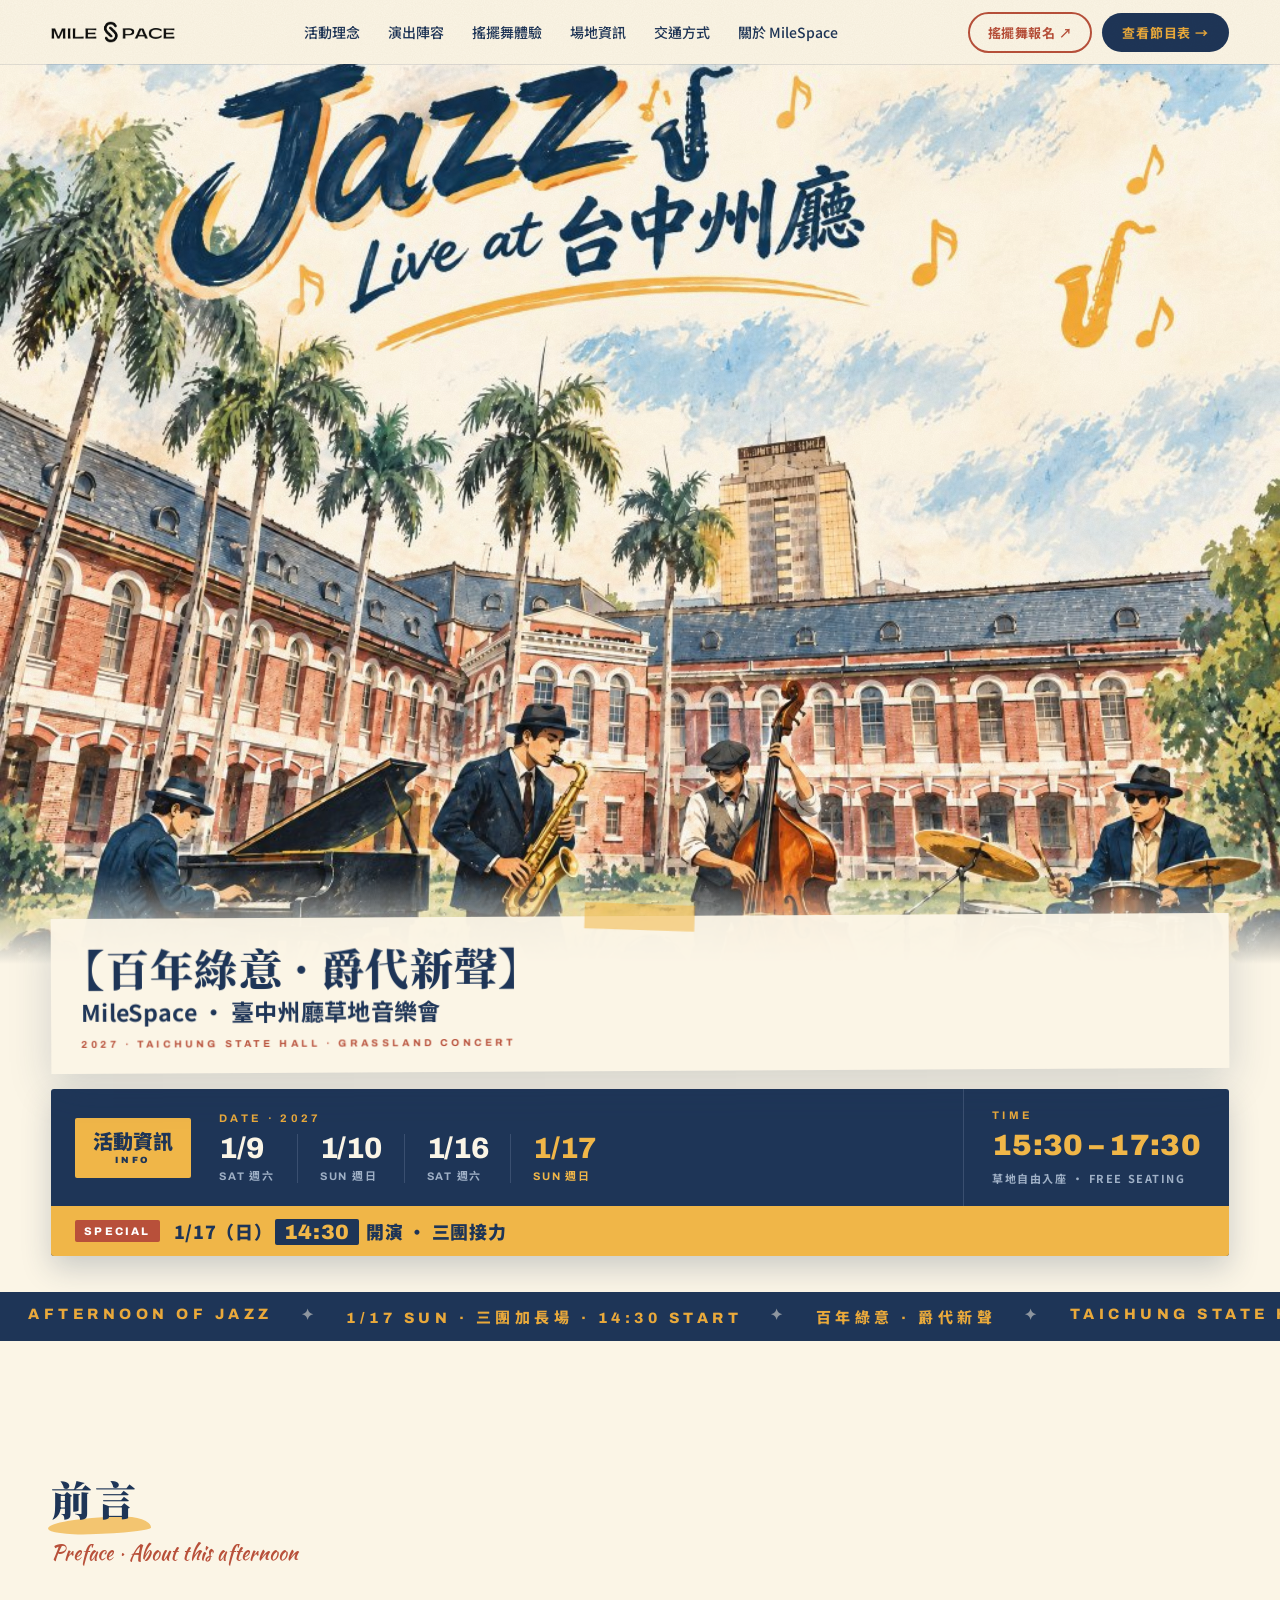
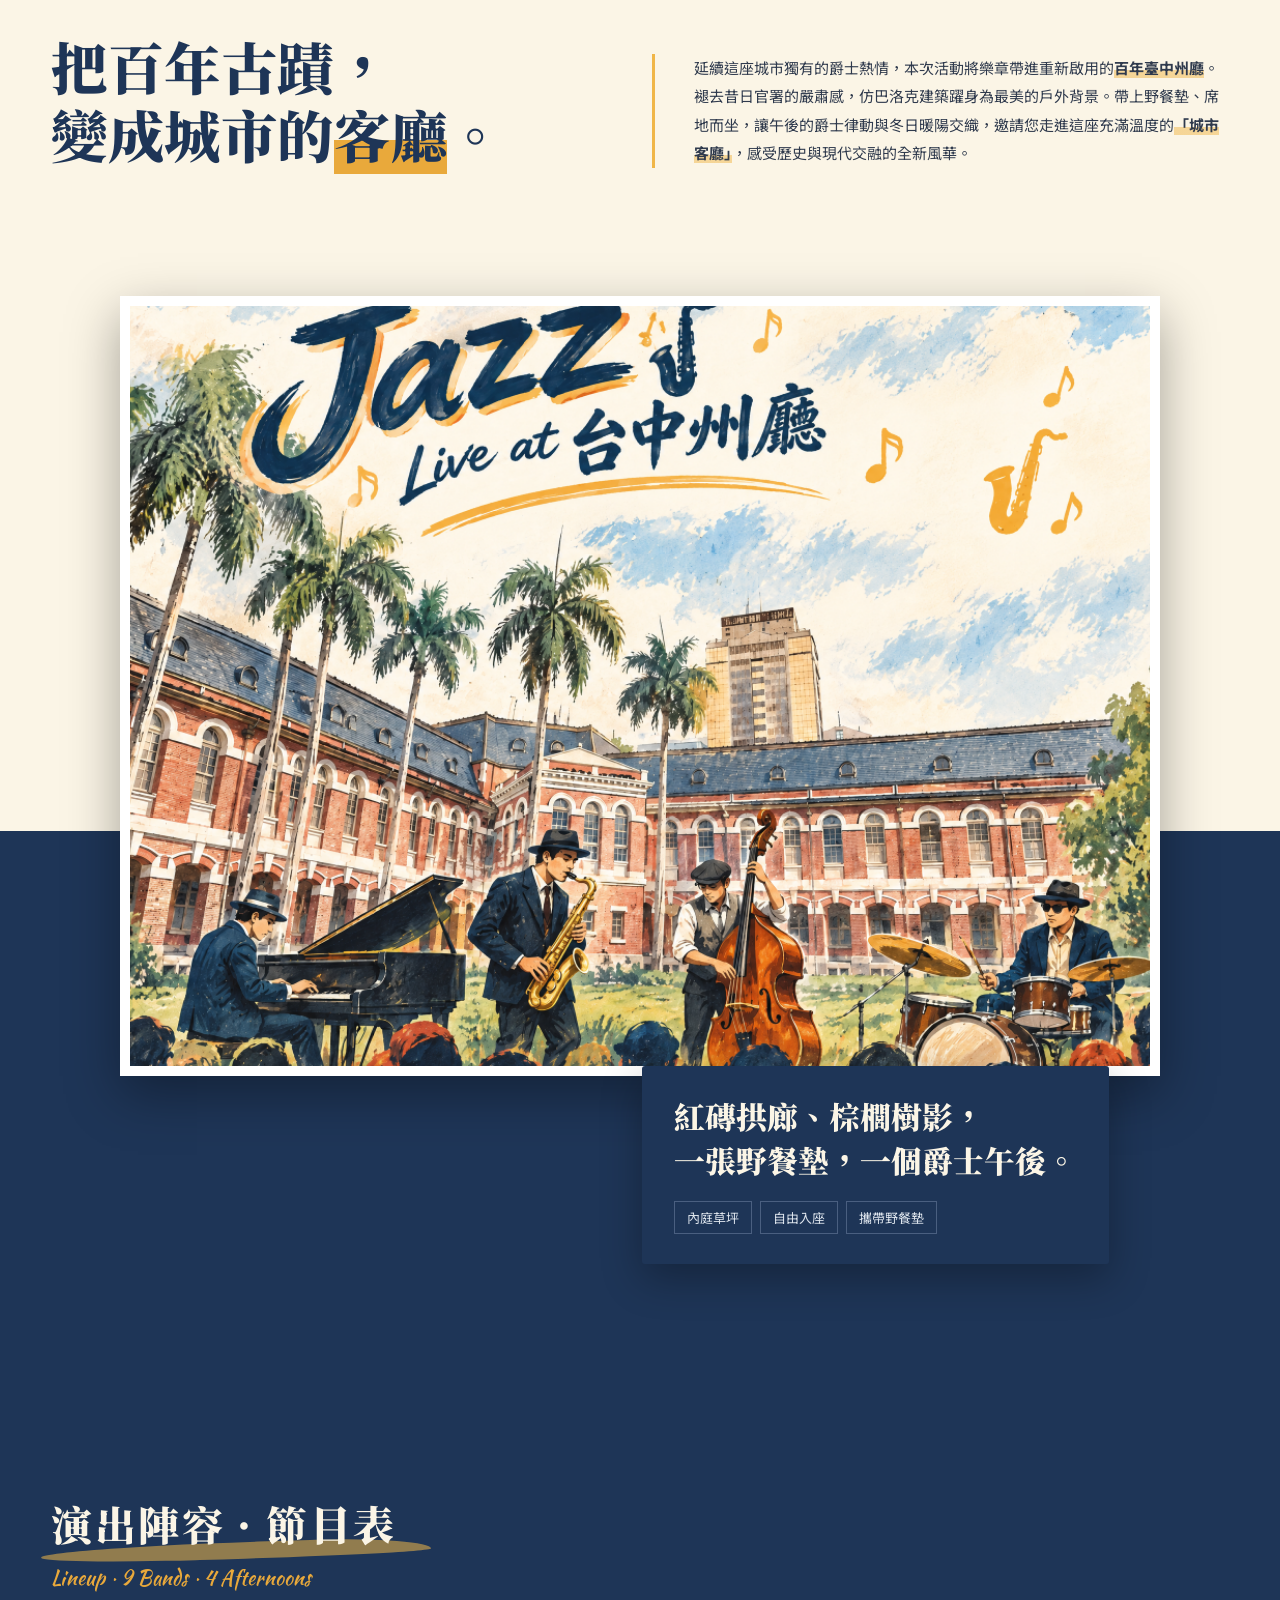
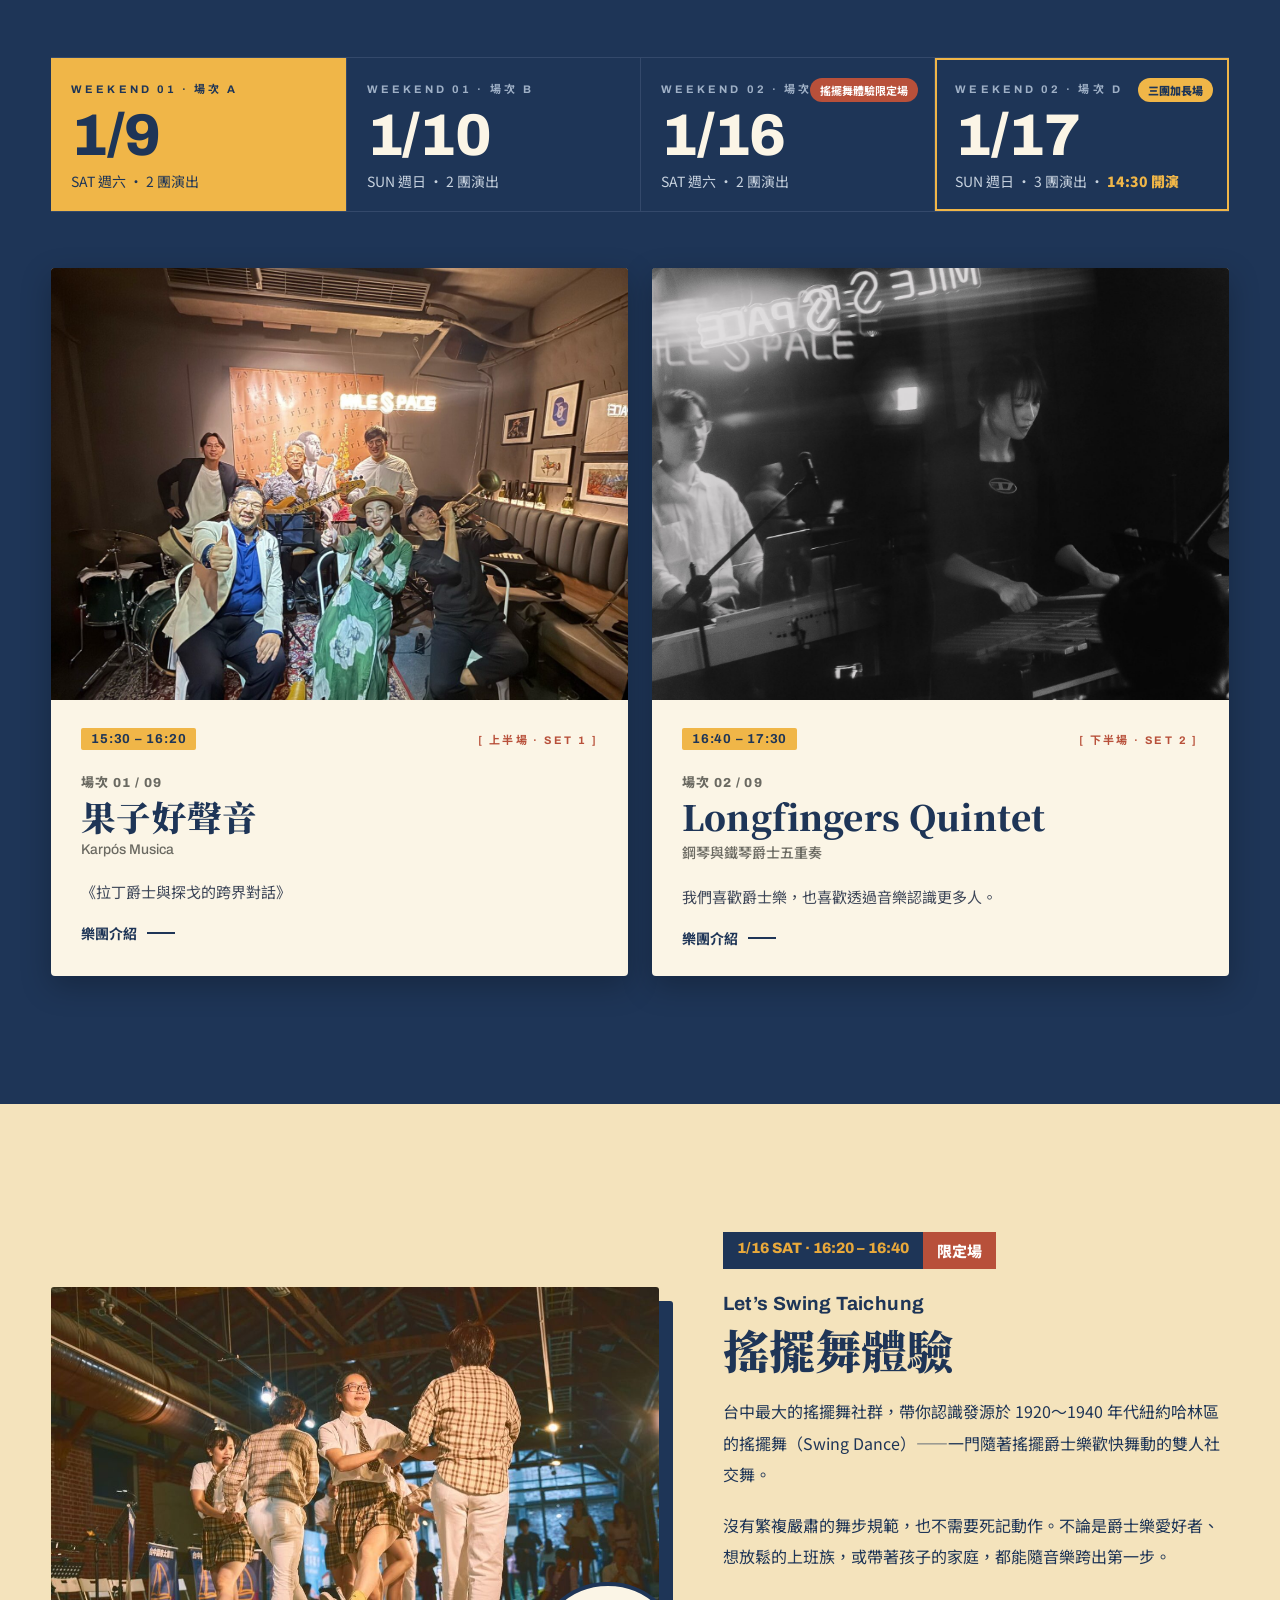
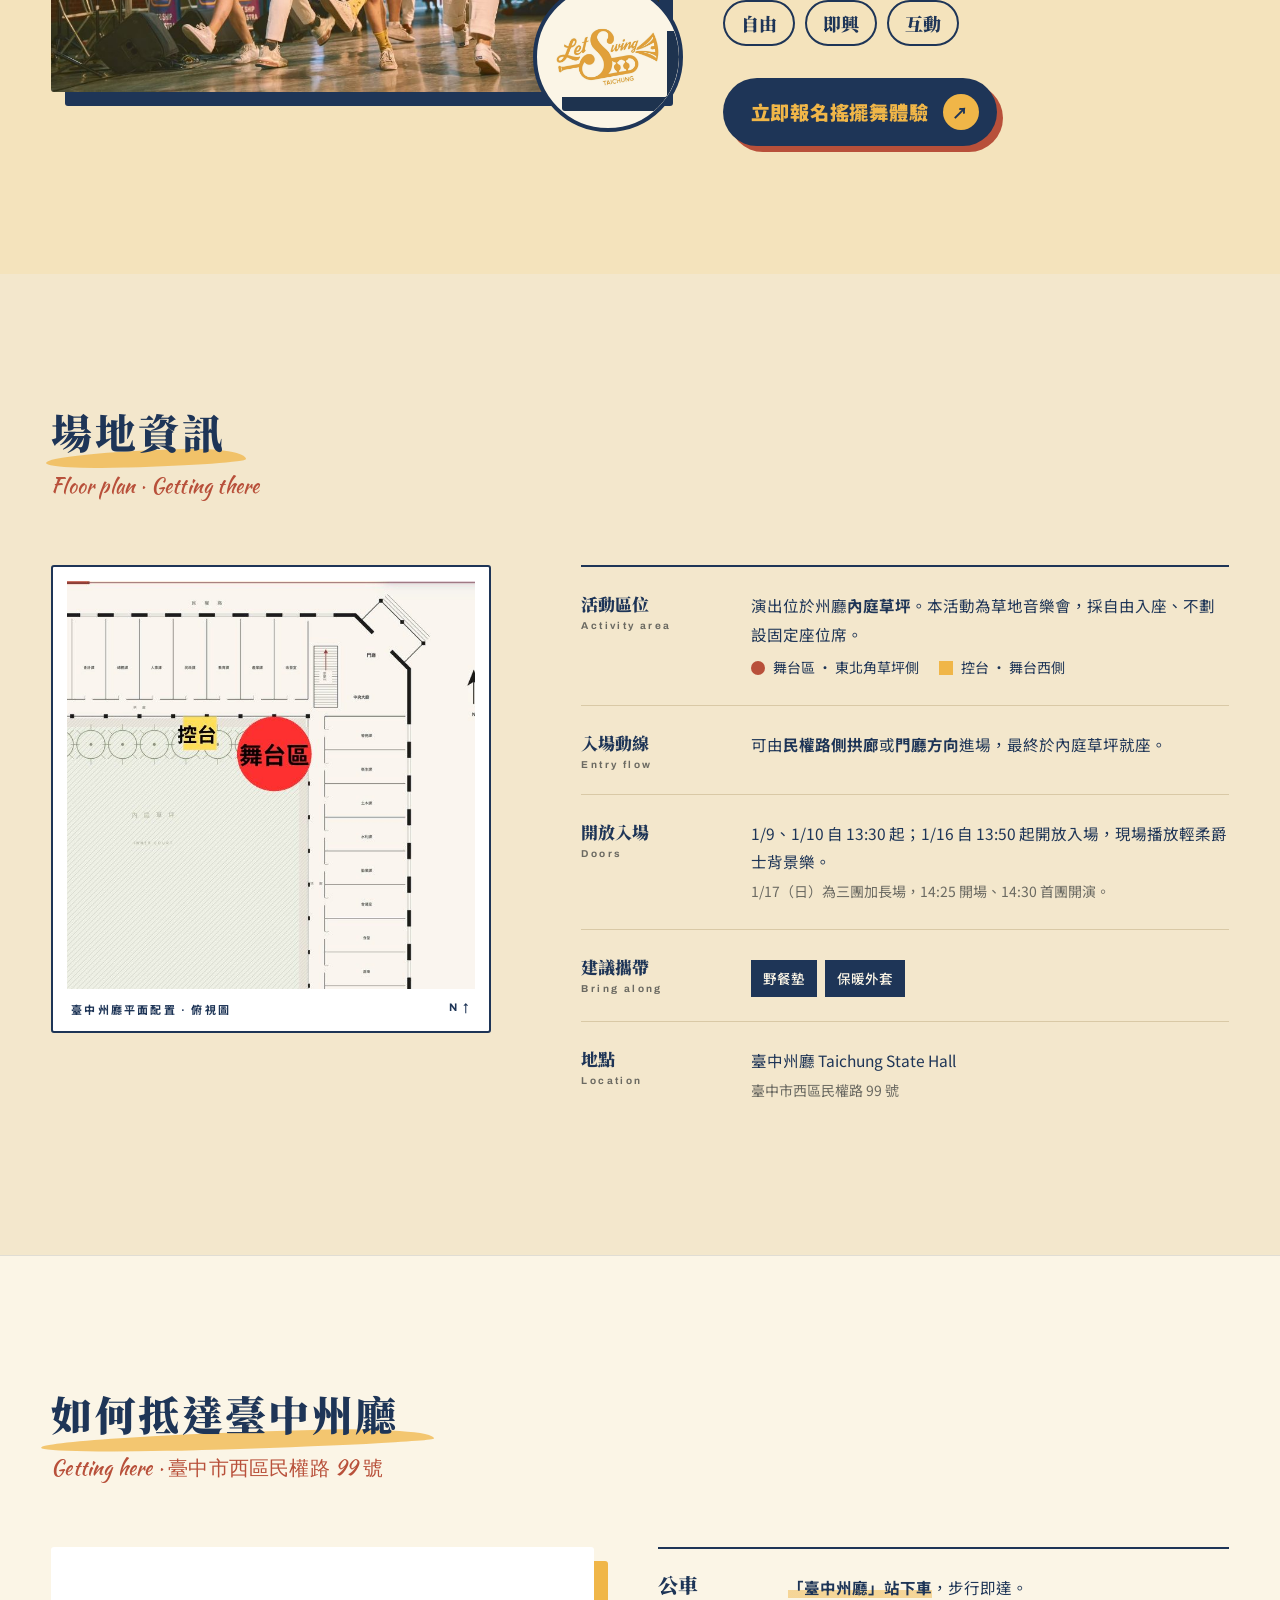
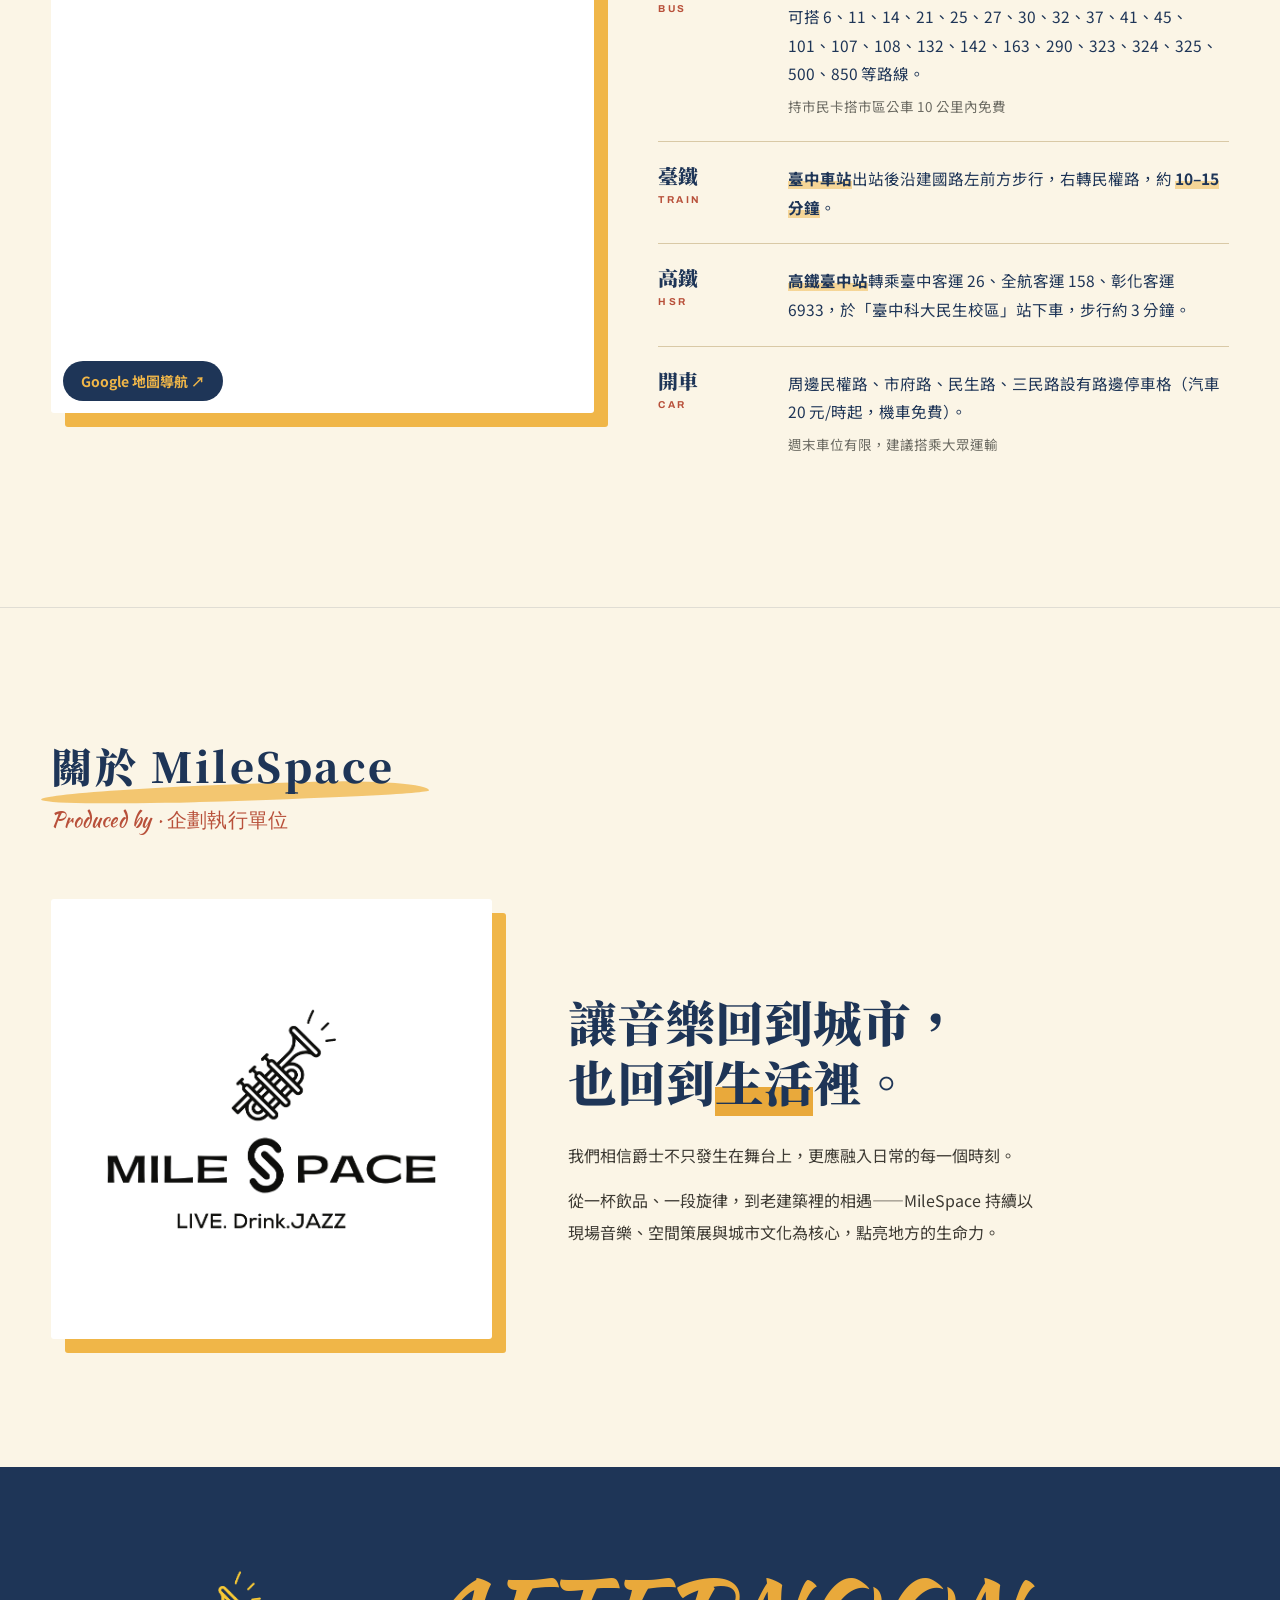
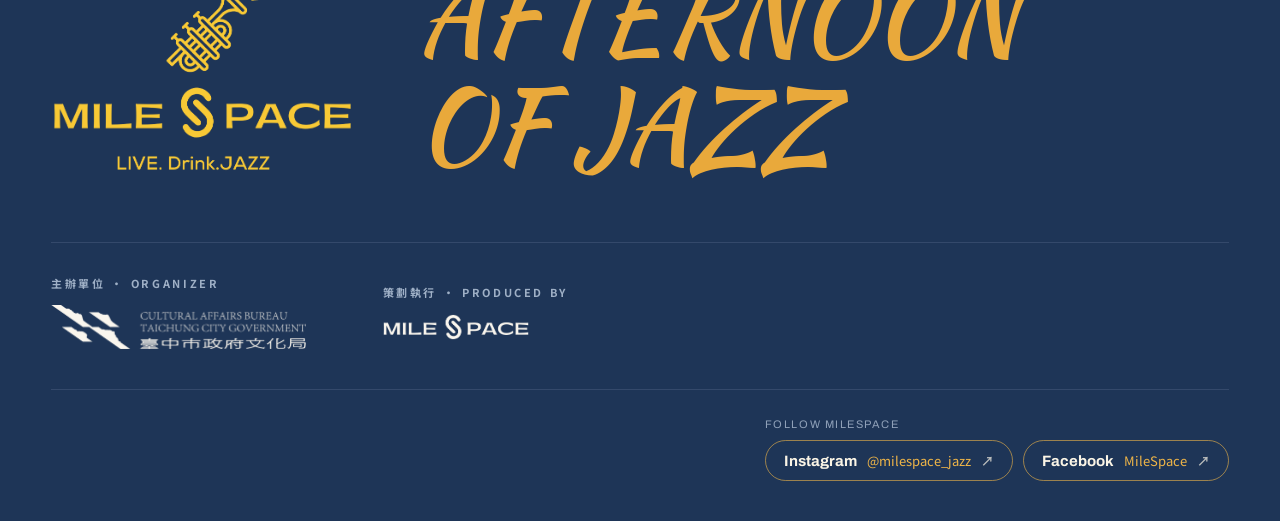
==== commit 18ce9731: "Add files via upload" ====
--- a/index.html
+++ b/index.html
@@ -6,7 +6,7 @@
 <title>【百年綠意 · 爵代新聲】MileSpace · 臺中州廳草地音樂會 2027</title>
 <link rel="preconnect" href="https://fonts.googleapis.com">
 <link href="https://fonts.googleapis.com/css2?family=Archivo:wght@500;700;800;900&family=Kaushan+Script&family=Noto+Serif+TC:wght@700;900&family=Noto+Sans+TC:wght@400;500;700;900&display=swap" rel="stylesheet">
-<link rel="stylesheet" href="site.css?v=ms12">
+<link rel="stylesheet" href="site.css?v=ms14">
 </head>
 <body>
 
@@ -21,7 +21,10 @@
       <li><a href="#access">交通方式</a></li>
       <li><a href="#milespace">關於 MileSpace</a></li>
     </ul>
-    <a href="#lineup" class="cta">查看節目表 →</a>
+    <div class="nav-act">
+      <a href="https://forms.gle/MwZm1HSQB5UjxSRq8" class="nav-signup" target="_blank" rel="noopener">搖擺舞報名 ↗</a>
+      <a href="#lineup" class="cta">查看節目表 →</a>
+    </div>
   </div>
 </nav>
 
@@ -111,6 +114,7 @@
         <p>台中最大的搖擺舞社群，帶你認識發源於 1920～1940 年代紐約哈林區的搖擺舞（Swing Dance）——一門隨著搖擺爵士樂歡快舞動的雙人社交舞。</p>
         <p>沒有繁複嚴肅的舞步規範，也不需要死記動作。不論是爵士樂愛好者、想放鬆的上班族，或帶著孩子的家庭，都能隨音樂跨出第一步。</p>
         <div class="kw"><span>自由</span><span>即興</span><span>互動</span></div>
+        <a class="signup" href="https://forms.gle/MwZm1HSQB5UjxSRq8" target="_blank" rel="noopener"><span>立即報名搖擺舞體驗</span><i>↗</i></a>
       </div>
     </div>
   </div>
--- a/site.css
+++ b/site.css
@@ -446,3 +446,20 @@
   .ib2 .ib-sp{padding:12px 16px;gap:10px;font-size:15px;flex-wrap:wrap}
 }
 .infobar.ib2 .dates a.sp{display:flex;align-items:flex-start;gap:4px}
+
+/* Swing signup CTA */
+.dance .signup{display:inline-flex;align-items:center;gap:14px;margin-top:32px;background:var(--ink);color:var(--y2);font-weight:900;font-size:clamp(17px,1.5vw,20px);letter-spacing:.04em;padding:16px 18px 16px 28px;border-radius:999px;box-shadow:6px 6px 0 var(--red);transition:transform .2s,box-shadow .2s,background .2s}
+.dance .signup i{font-style:normal;display:grid;place-items:center;width:36px;height:36px;border-radius:50%;background:var(--y2);color:var(--ink);font-size:16px;transition:transform .25s}
+.dance .signup:hover{transform:translate(-2px,-2px);box-shadow:8px 8px 0 var(--red)}
+.dance .signup:hover i{transform:rotate(45deg)}
+@media(max-width:520px){.dance .signup{width:100%;justify-content:space-between}}
+
+/* Nav: swing signup link */
+.nav-act{display:flex;align-items:center;gap:10px}
+.nav-signup{display:inline-flex;align-items:center;padding:9px 18px;border:2px solid var(--red);color:var(--red);border-radius:999px;font-weight:700;font-size:13px;letter-spacing:.04em;white-space:nowrap;transition:background .2s,color .2s}
+.nav-signup:hover{background:var(--red);color:#fff}
+.nav.solid .nav-signup{border-color:var(--y2);color:var(--y2)}
+.nav.solid .nav-signup:hover{background:var(--y2);color:var(--ink)}
+@media(max-width:1180px){.nav ul{gap:18px}}
+@media(max-width:600px){.nav-act{gap:6px}.nav-signup{padding:6px 11px;font-size:12px;border-width:1.5px}.nav .cta{padding:7px 12px}.nav .logo img{height:18px}.nav .logo{height:18px}}
+@media(max-width:360px){.nav .cta{display:none}}
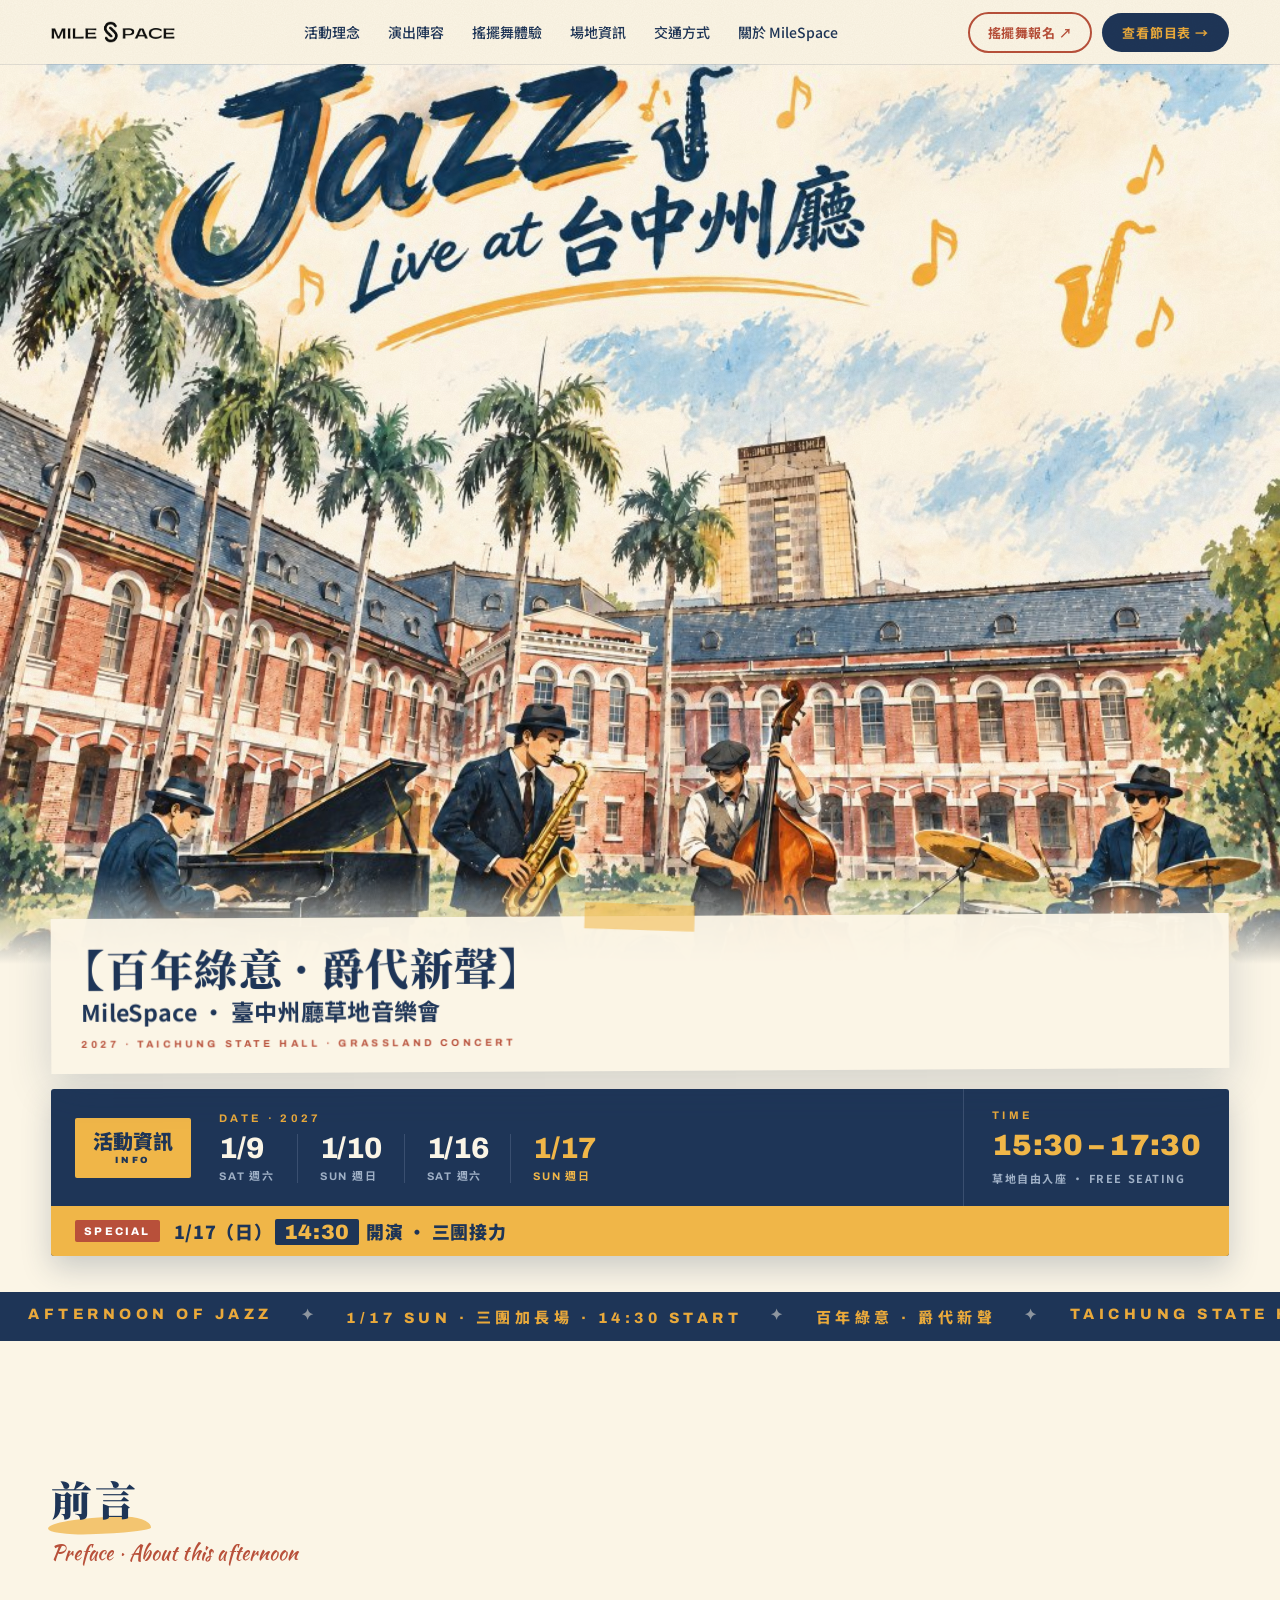
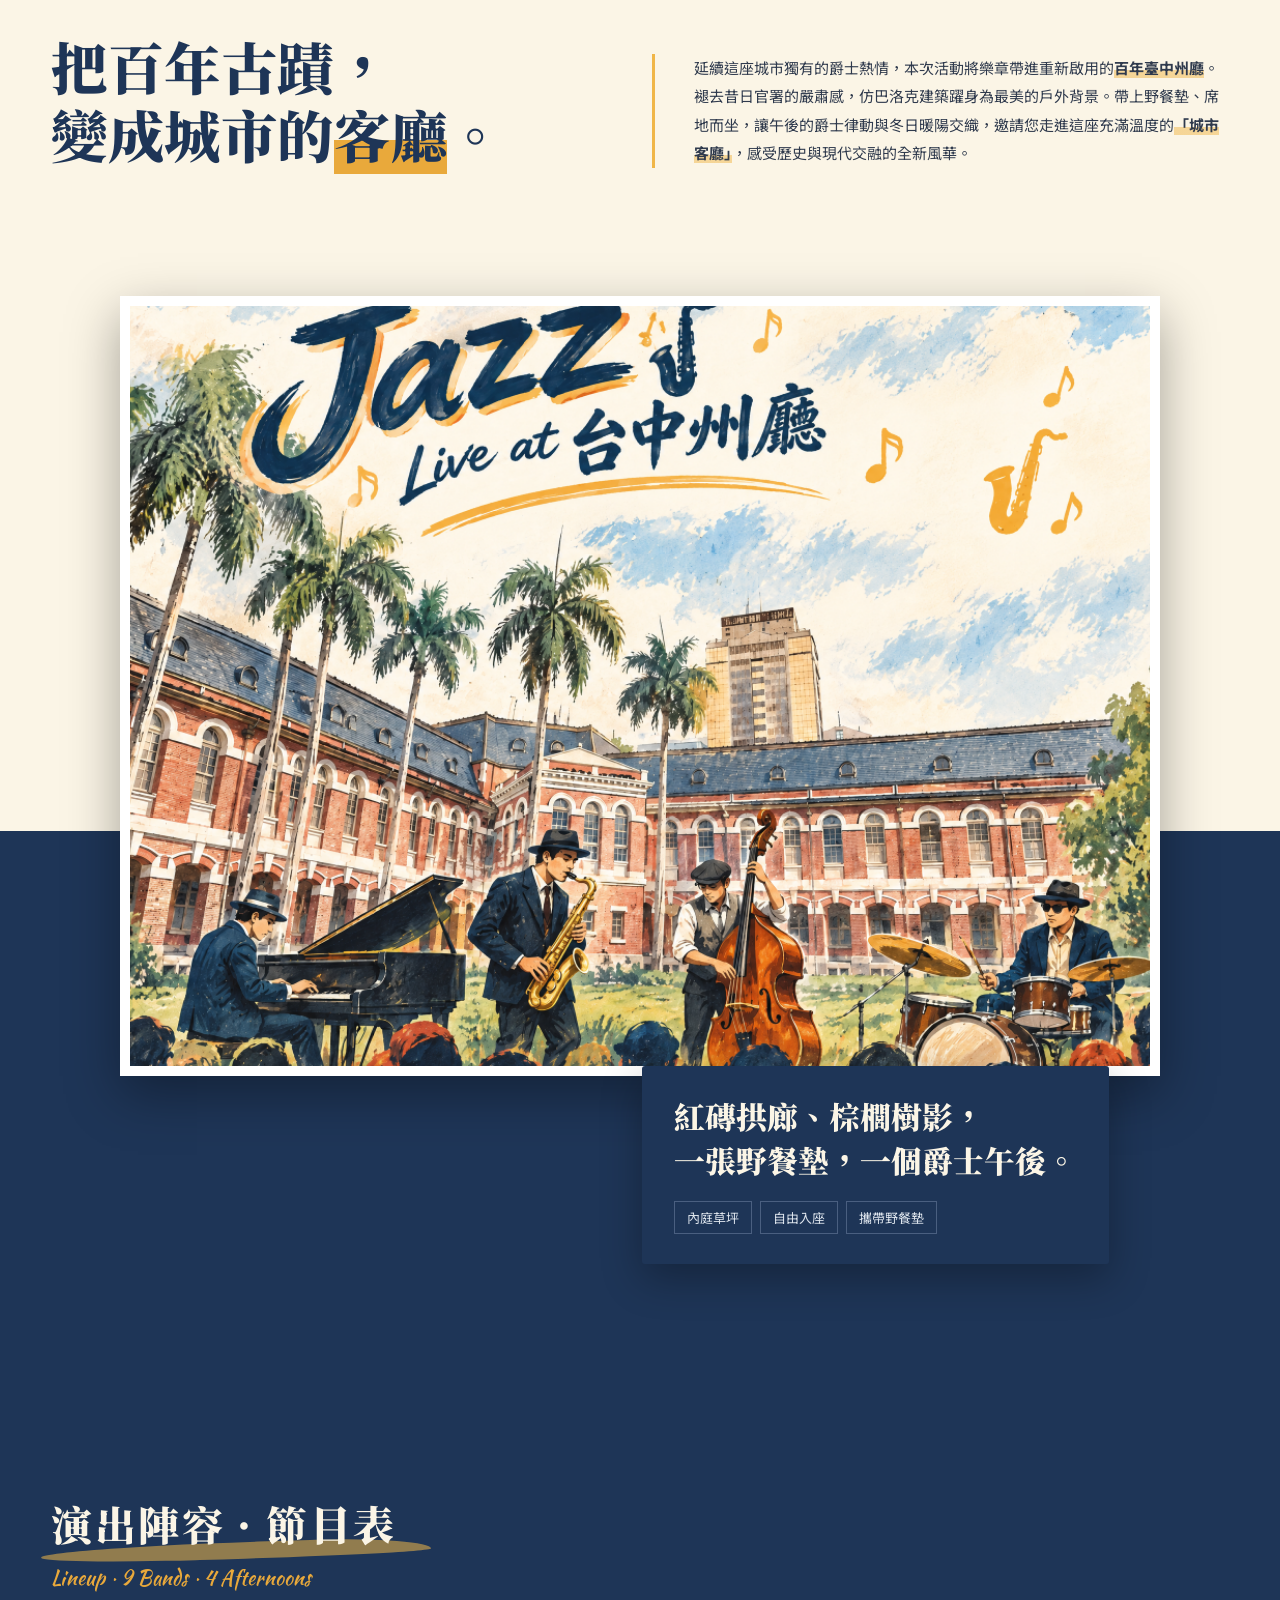
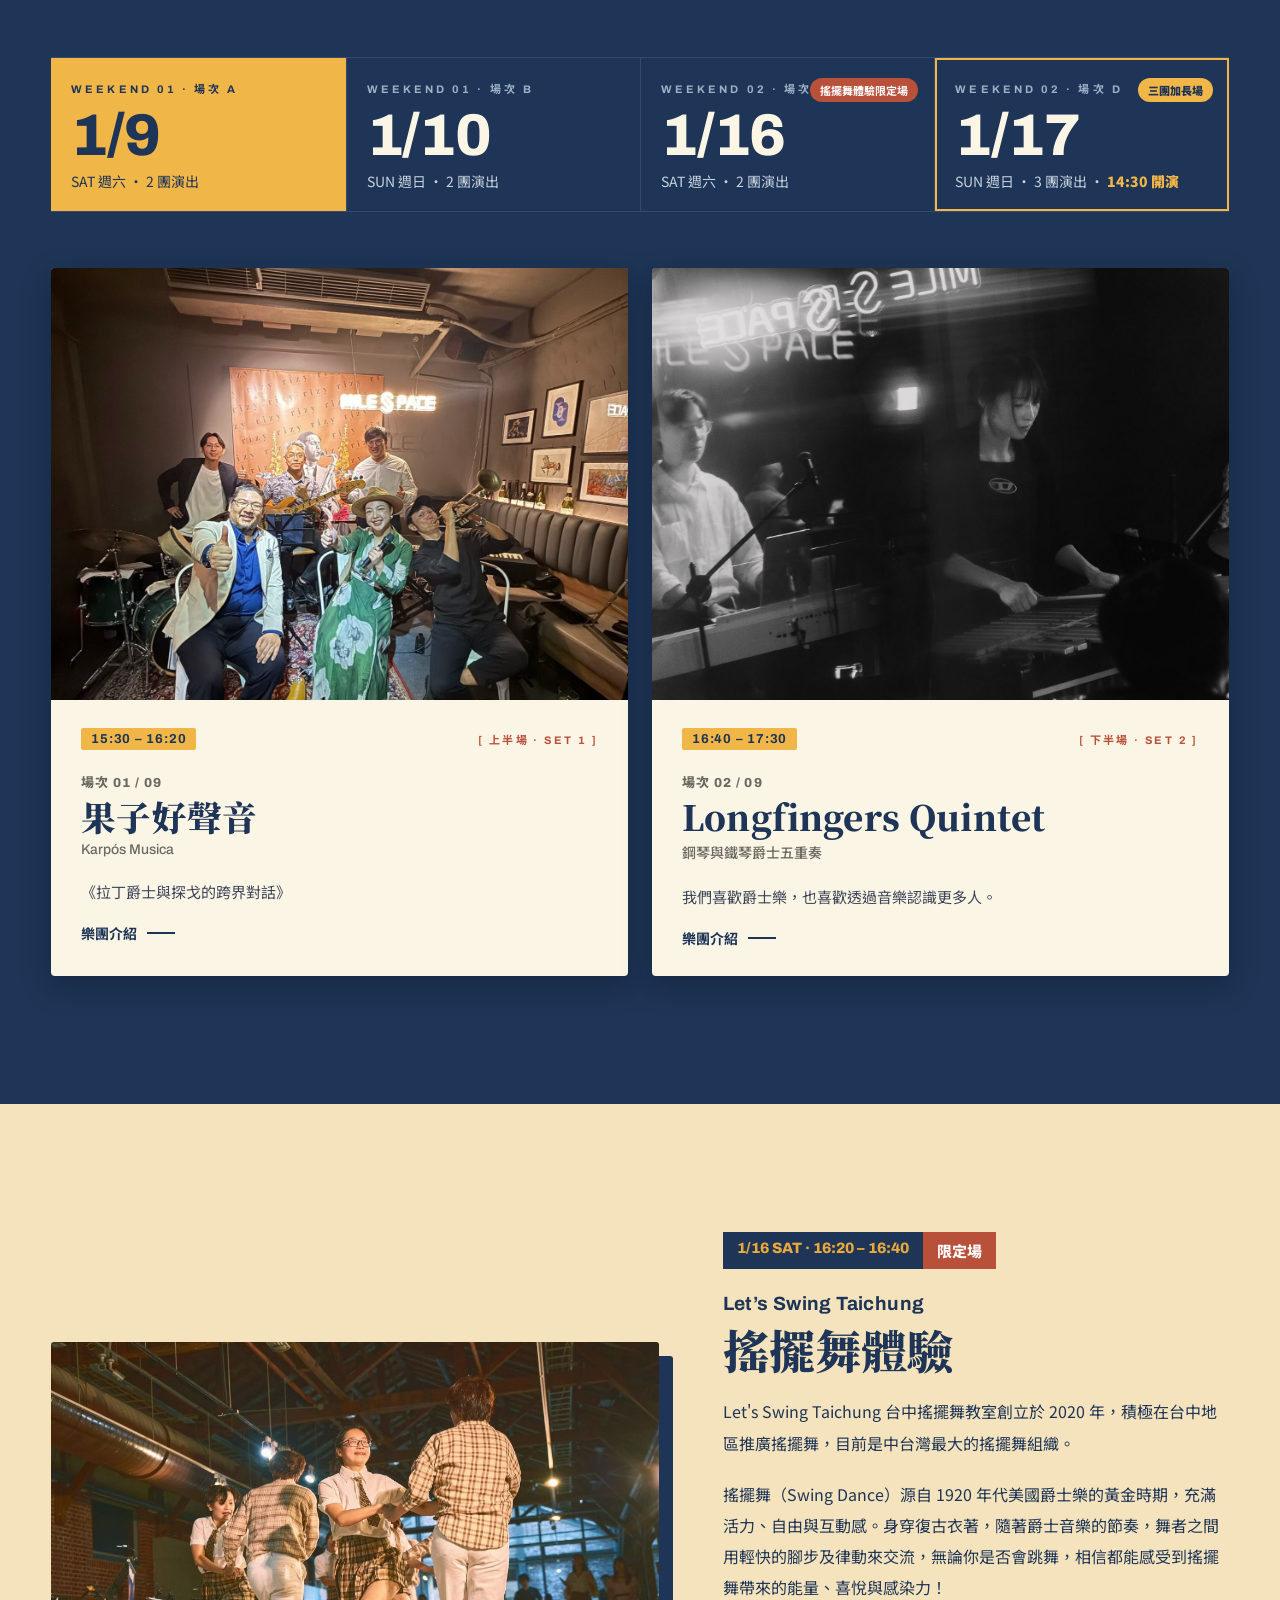
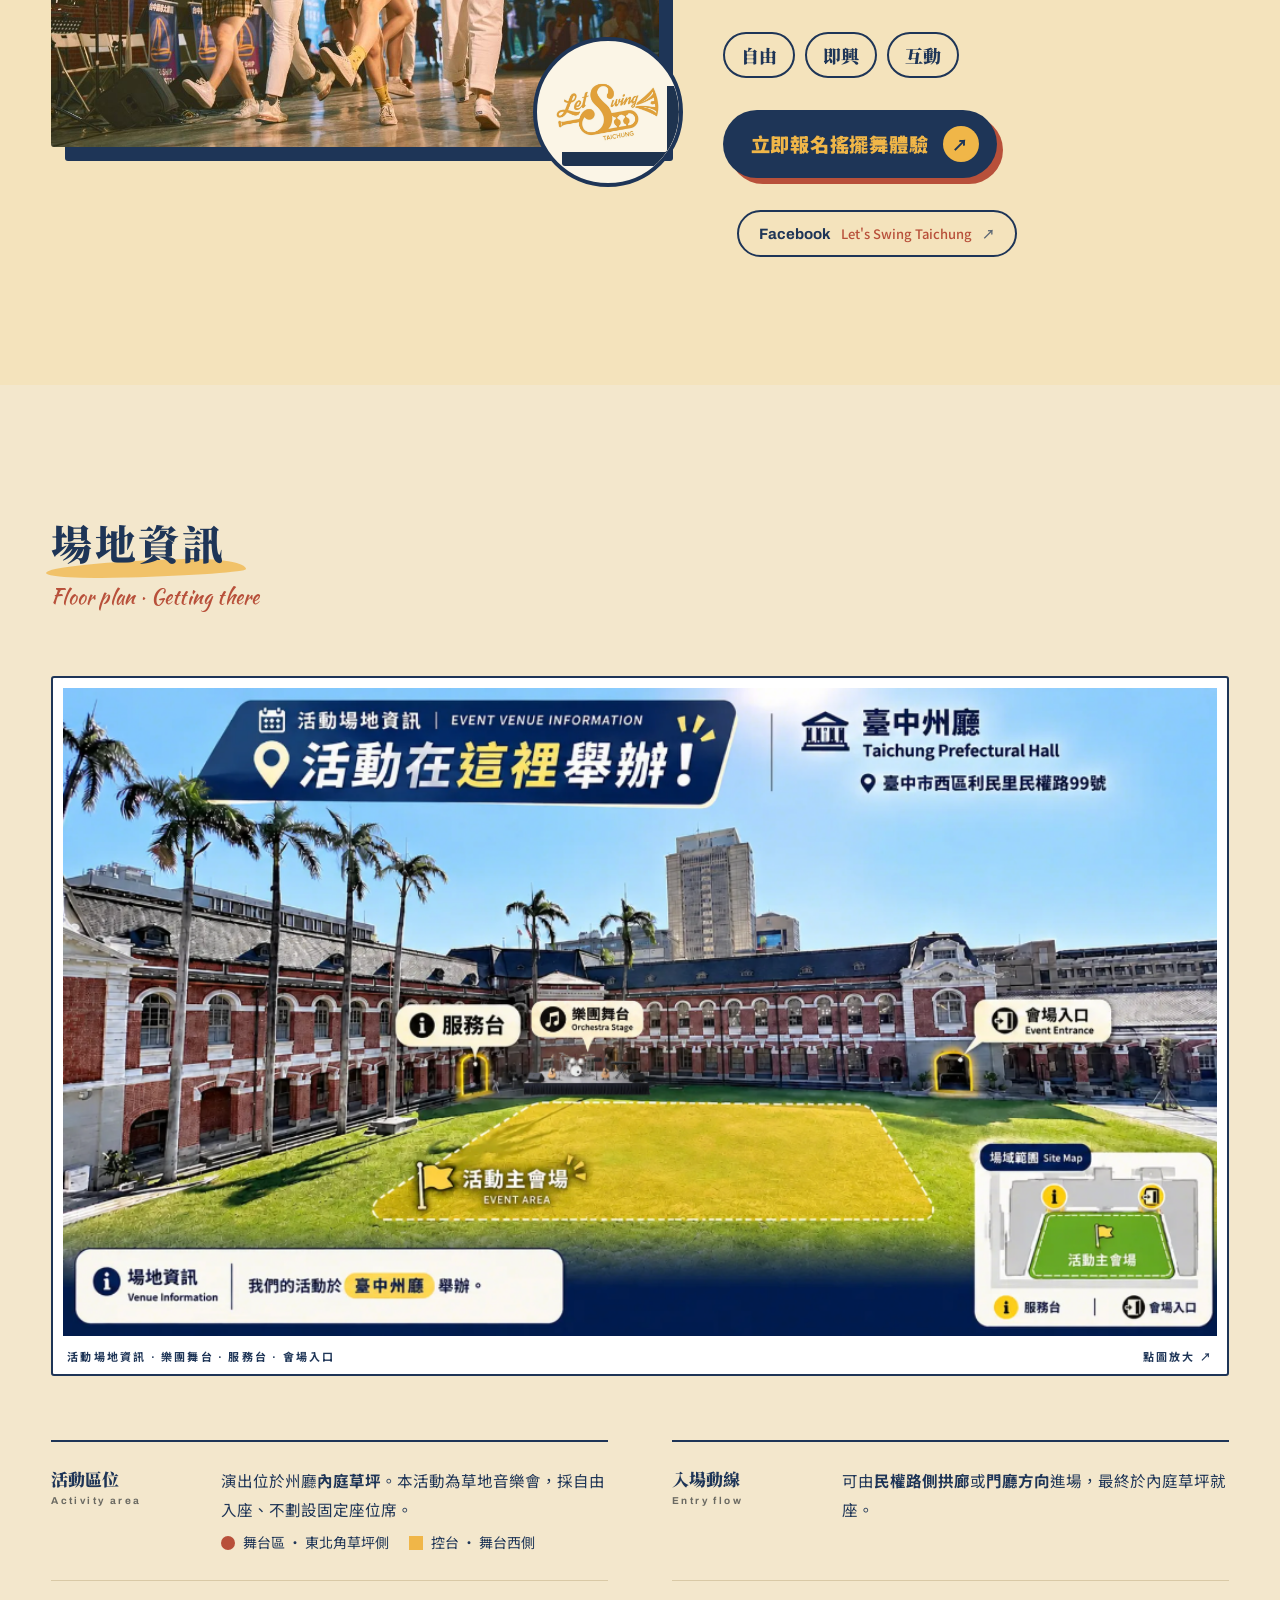
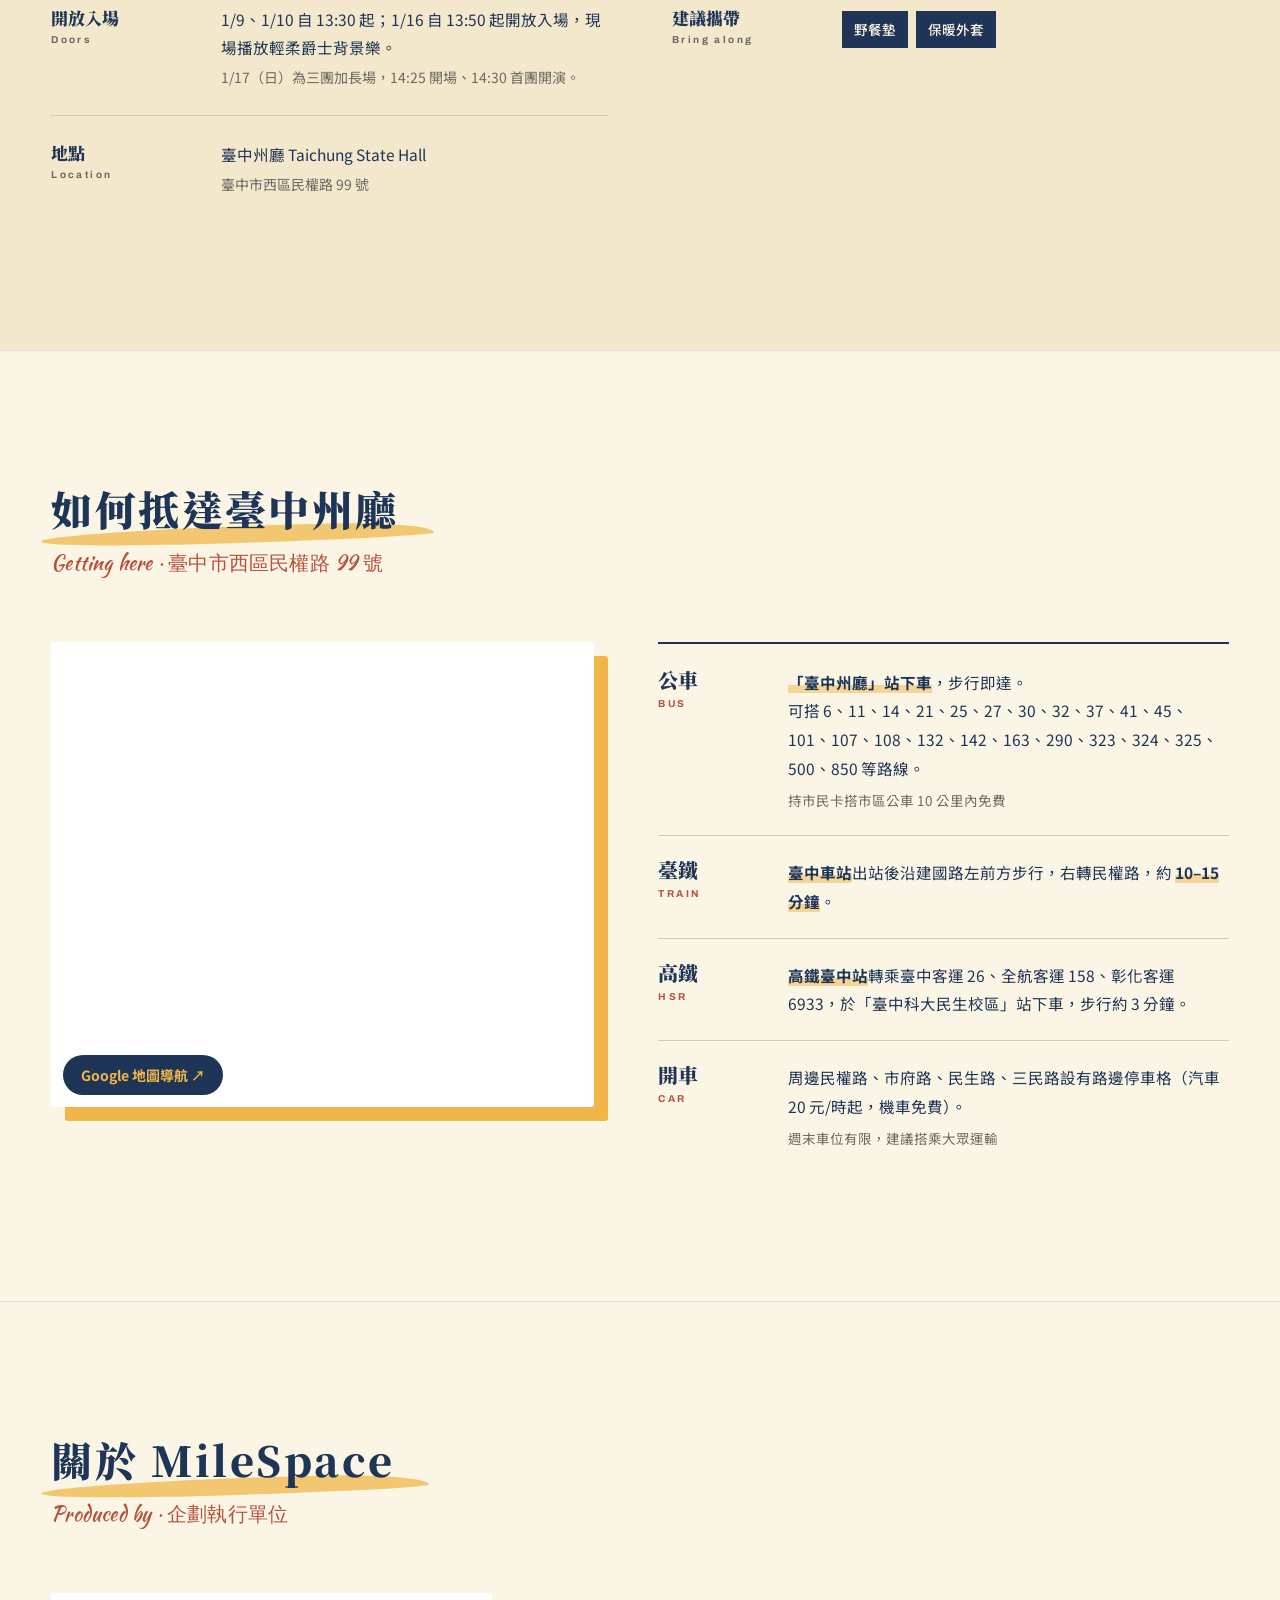
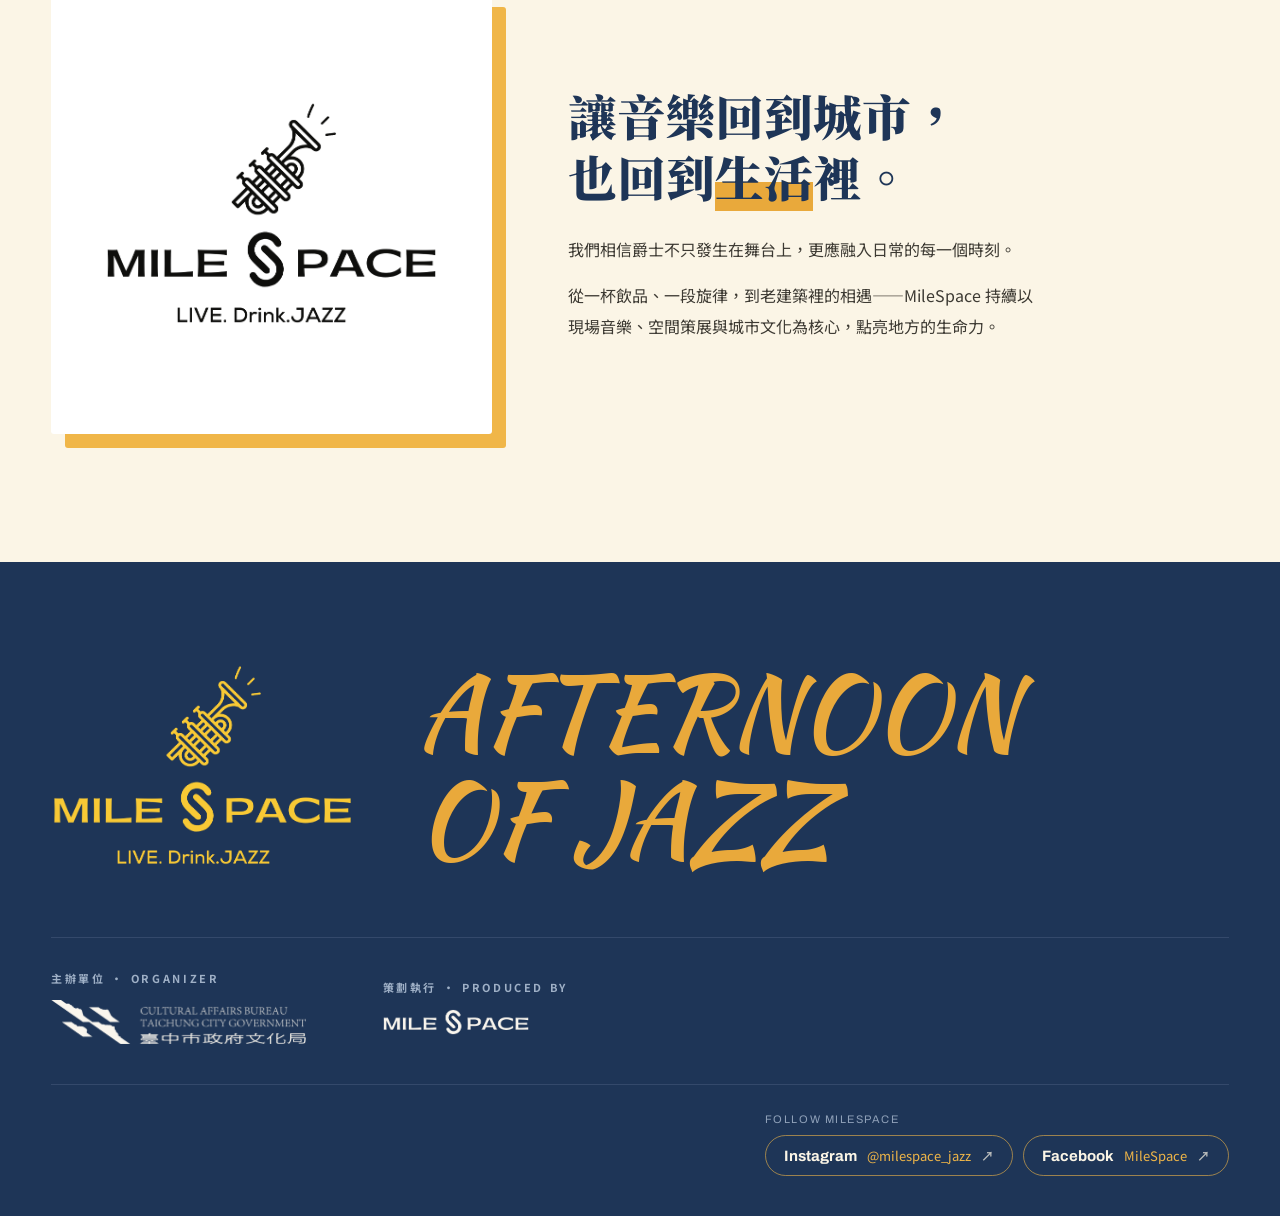
==== commit bd85def8: "Add files via upload" ====
--- a/index.html
+++ b/index.html
@@ -6,7 +6,7 @@
 <title>【百年綠意 · 爵代新聲】MileSpace · 臺中州廳草地音樂會 2027</title>
 <link rel="preconnect" href="https://fonts.googleapis.com">
 <link href="https://fonts.googleapis.com/css2?family=Archivo:wght@500;700;800;900&family=Kaushan+Script&family=Noto+Serif+TC:wght@700;900&family=Noto+Sans+TC:wght@400;500;700;900&display=swap" rel="stylesheet">
-<link rel="stylesheet" href="site.css?v=ms14">
+<link rel="stylesheet" href="site.css?v=ms16">
 </head>
 <body>
 
@@ -111,10 +111,11 @@
       <div class="reveal">
         <div class="when"><span>1/16 SAT · 16:20 – 16:40</span><span>限定場</span></div>
         <h3><small>Let’s Swing Taichung</small>搖擺舞體驗</h3>
-        <p>台中最大的搖擺舞社群，帶你認識發源於 1920～1940 年代紐約哈林區的搖擺舞（Swing Dance）——一門隨著搖擺爵士樂歡快舞動的雙人社交舞。</p>
-        <p>沒有繁複嚴肅的舞步規範，也不需要死記動作。不論是爵士樂愛好者、想放鬆的上班族，或帶著孩子的家庭，都能隨音樂跨出第一步。</p>
+        <p>Let's Swing Taichung 台中搖擺舞教室創立於 2020 年，積極在台中地區推廣搖擺舞，目前是中台灣最大的搖擺舞組織。</p>
+        <p>搖擺舞（Swing Dance）源自 1920 年代美國爵士樂的黃金時期，充滿活力、自由與互動感。身穿復古衣著，隨著爵士音樂的節奏，舞者之間用輕快的腳步及律動來交流，無論你是否會跳舞，相信都能感受到搖擺舞帶來的能量、喜悅與感染力！</p>
         <div class="kw"><span>自由</span><span>即興</span><span>互動</span></div>
         <a class="signup" href="https://forms.gle/MwZm1HSQB5UjxSRq8" target="_blank" rel="noopener"><span>立即報名搖擺舞體驗</span><i>↗</i></a>
+        <a class="dance-fb" href="https://www.facebook.com/Letsswingtaichung" target="_blank" rel="noopener">Facebook<span>Let's Swing Taichung</span></a>
       </div>
     </div>
   </div>
@@ -129,8 +130,8 @@
     </div>
     <div class="grid">
       <div class="map reveal">
-        <img src="assets/floorplan.jpg" alt="臺中州廳平面配置圖">
-        <div class="cap"><span>臺中州廳平面配置 · 俯視圖</span><span>N ↑</span></div>
+        <a href="assets/venue_info_v2.png" target="_blank" rel="noopener"><img src="assets/venue_info_v2.png" alt="臺中州廳活動場地資訊：活動主會場、樂團舞台、服務台、會場入口位置"></a>
+        <div class="cap"><span>活動場地資訊 · 樂團舞台 · 服務台 · 會場入口</span><span>點圖放大 ↗</span></div>
       </div>
       <dl class="reveal">
         <div><dt>活動區位<small>Activity area</small></dt><dd>演出位於州廳<b>內庭草坪</b>。本活動為草地音樂會，採自由入座、不劃設固定座位席。
--- a/site.css
+++ b/site.css
@@ -463,3 +463,19 @@
 @media(max-width:1180px){.nav ul{gap:18px}}
 @media(max-width:600px){.nav-act{gap:6px}.nav-signup{padding:6px 11px;font-size:12px;border-width:1.5px}.nav .cta{padding:7px 12px}.nav .logo img{height:18px}.nav .logo{height:18px}}
 @media(max-width:360px){.nav .cta{display:none}}
+
+/* Venue: wide annotated photo on top, info list below */
+.venue .grid{grid-template-columns:1fr}
+.venue .map{max-width:none;width:100%;justify-self:stretch;padding:10px}
+.venue .map img{width:100%;aspect-ratio:16/9;object-fit:cover;cursor:zoom-in}
+.venue .grid > dl{display:grid;grid-template-columns:1fr 1fr;column-gap:clamp(32px,5vw,72px)}
+.venue .grid > dl > div:nth-child(2){border-top:2px solid var(--ink)}
+@media(max-width:900px){.venue .grid > dl{grid-template-columns:1fr}.venue .grid > dl > div:nth-child(2){border-top:1px solid #d9c9a6}.venue .map{max-width:none}}
+
+/* Swing: social link */
+.dance .dance-fb{display:inline-flex;align-items:baseline;gap:10px;margin:32px 0 0 14px;padding:12px 20px;border:2px solid var(--ink);border-radius:999px;font-family:var(--disp);font-weight:700;font-size:15px;color:var(--ink);transition:background .2s,color .2s;vertical-align:top}
+.dance .dance-fb span{font-family:var(--zh);font-weight:500;font-size:13px;color:var(--red);transition:color .2s}
+.dance .dance-fb::after{content:"↗";font-size:13px;opacity:.7}
+.dance .dance-fb:hover{background:var(--ink);color:var(--y2)}
+.dance .dance-fb:hover span{color:var(--cream)}
+@media(max-width:520px){.dance .dance-fb{margin:12px 0 0;width:100%;justify-content:center}}
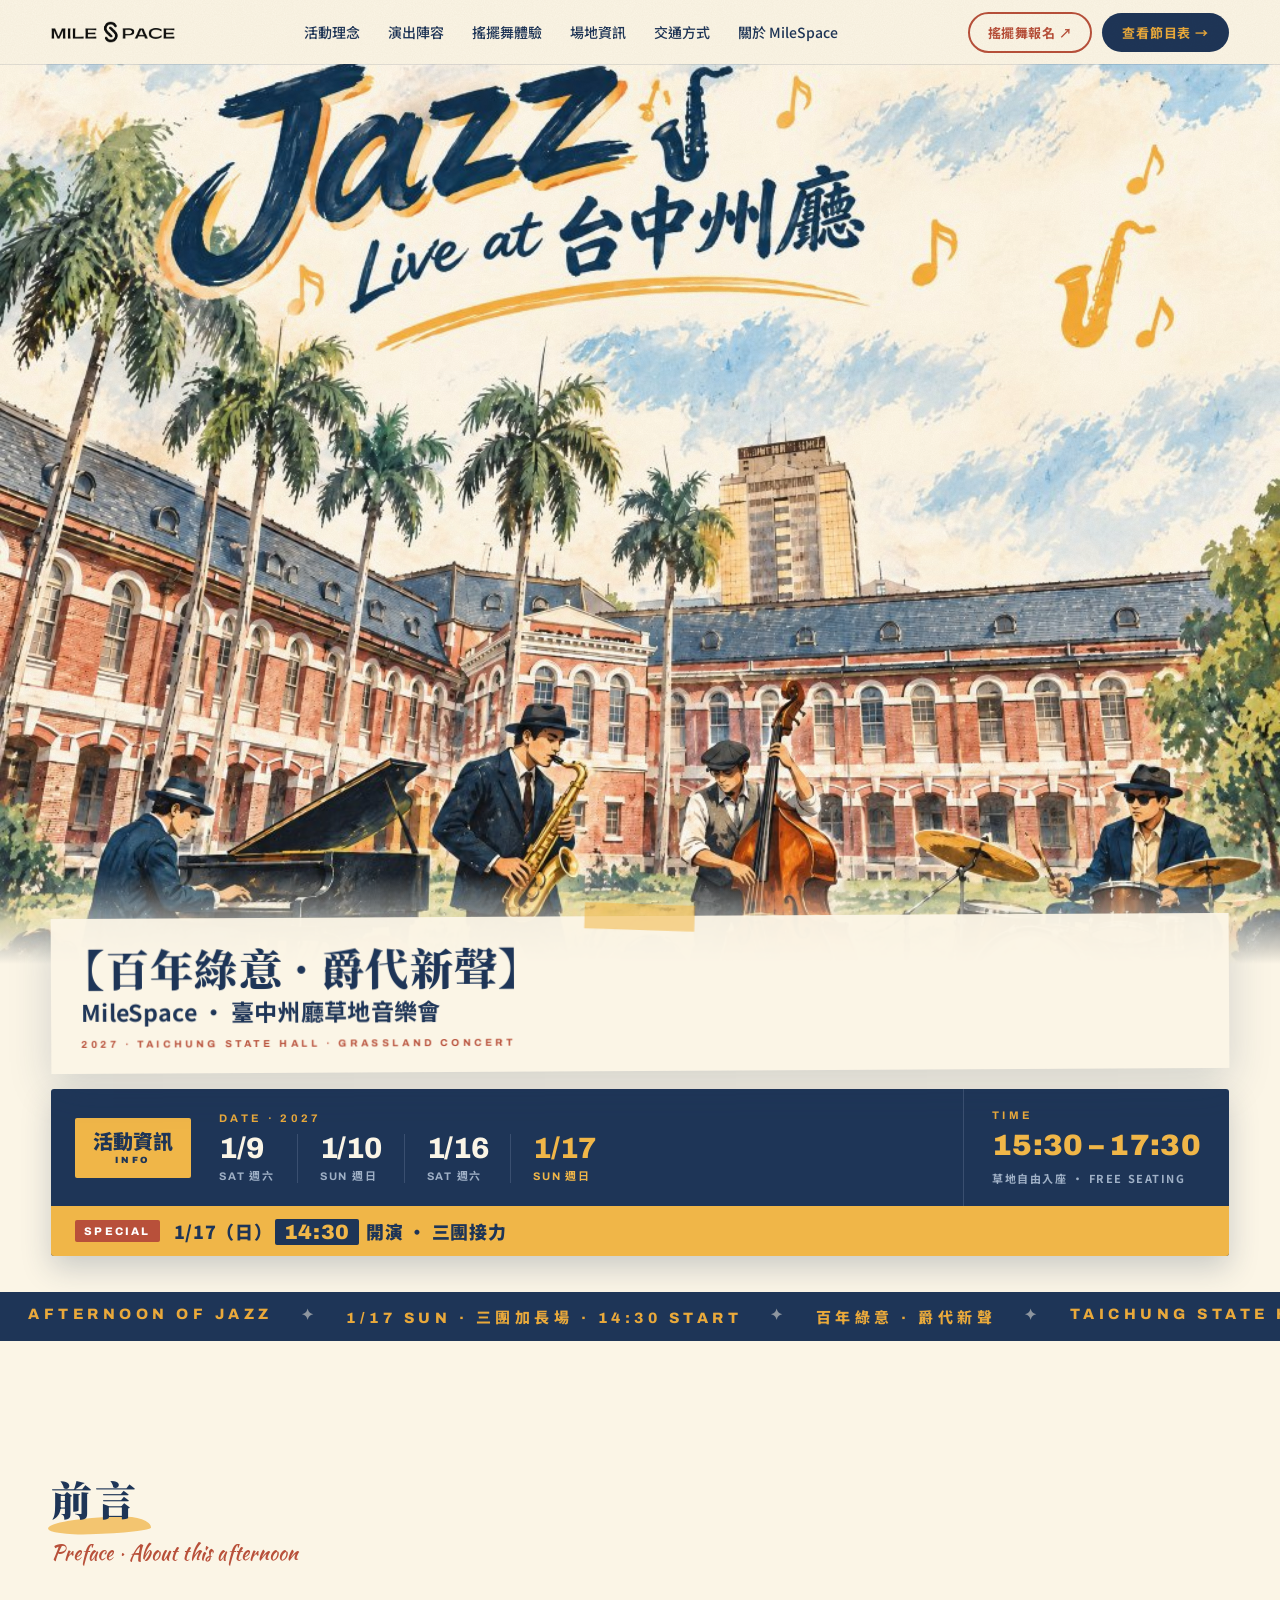
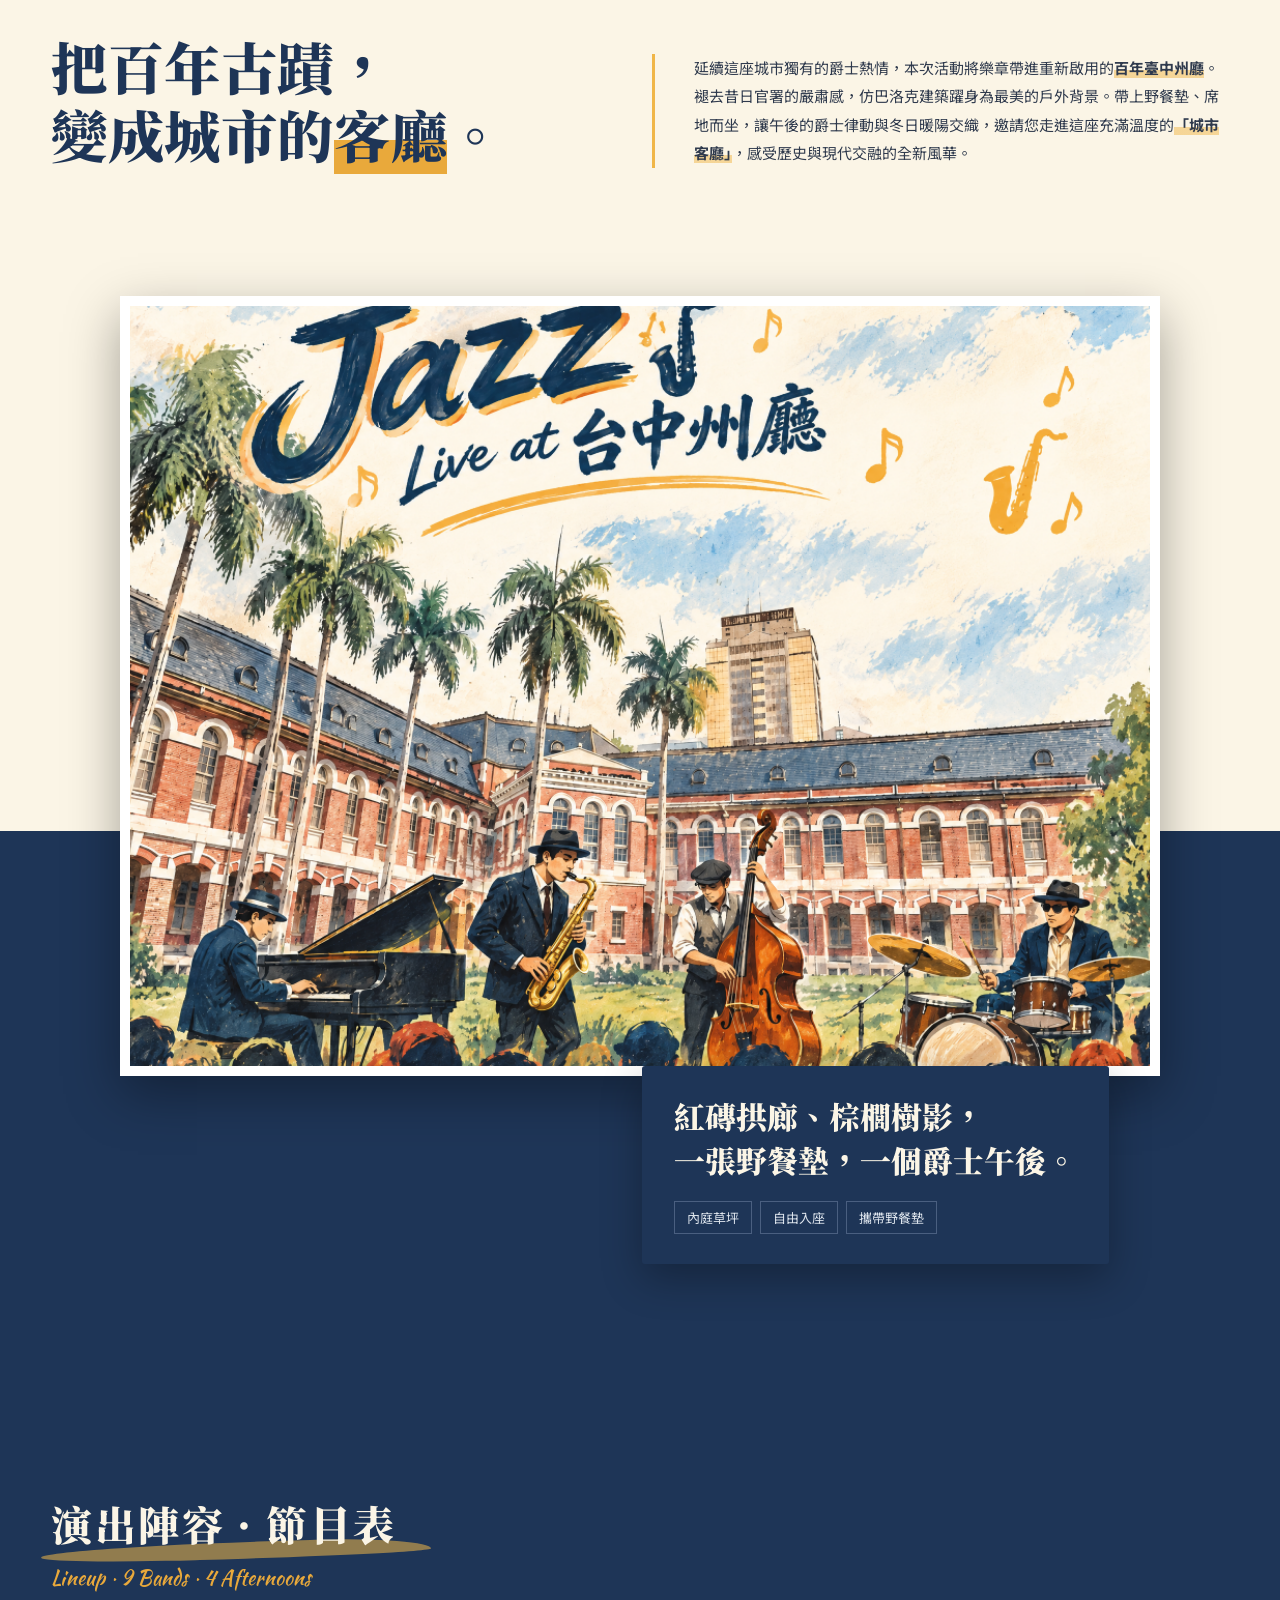
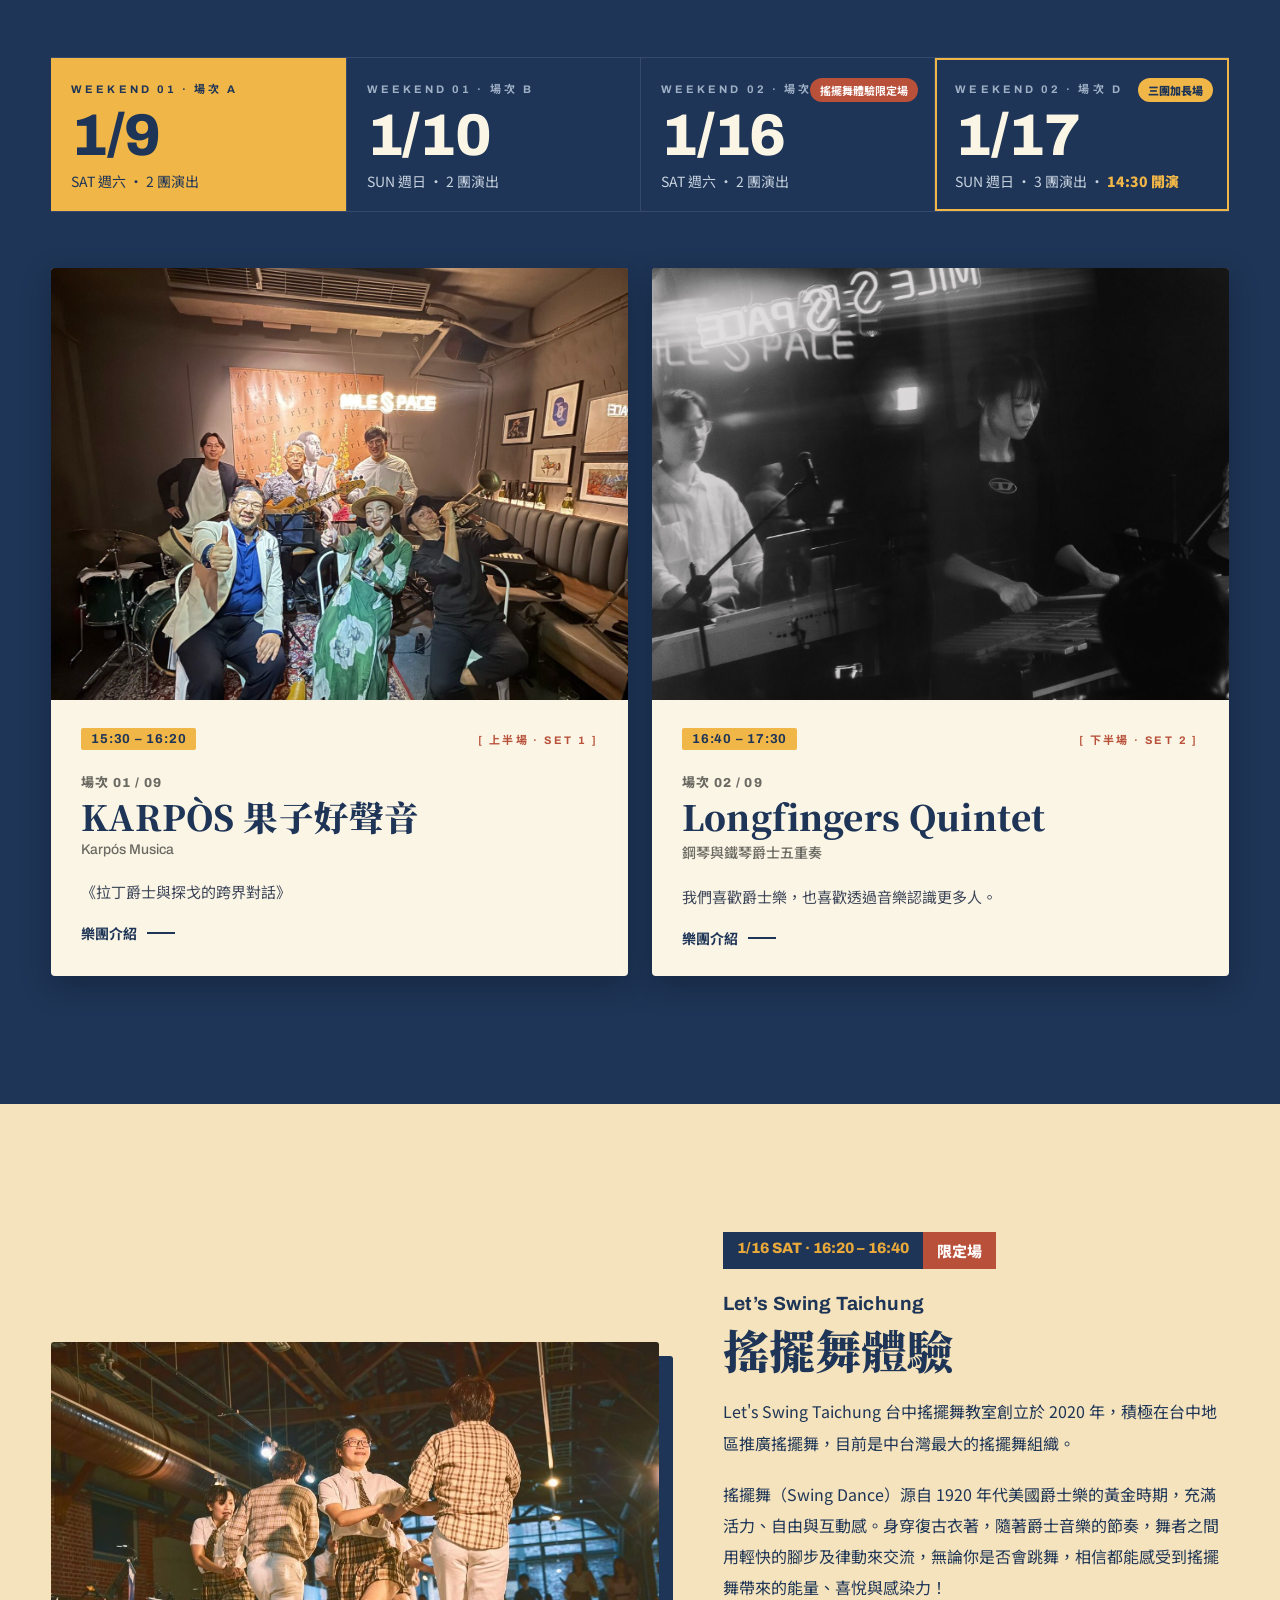
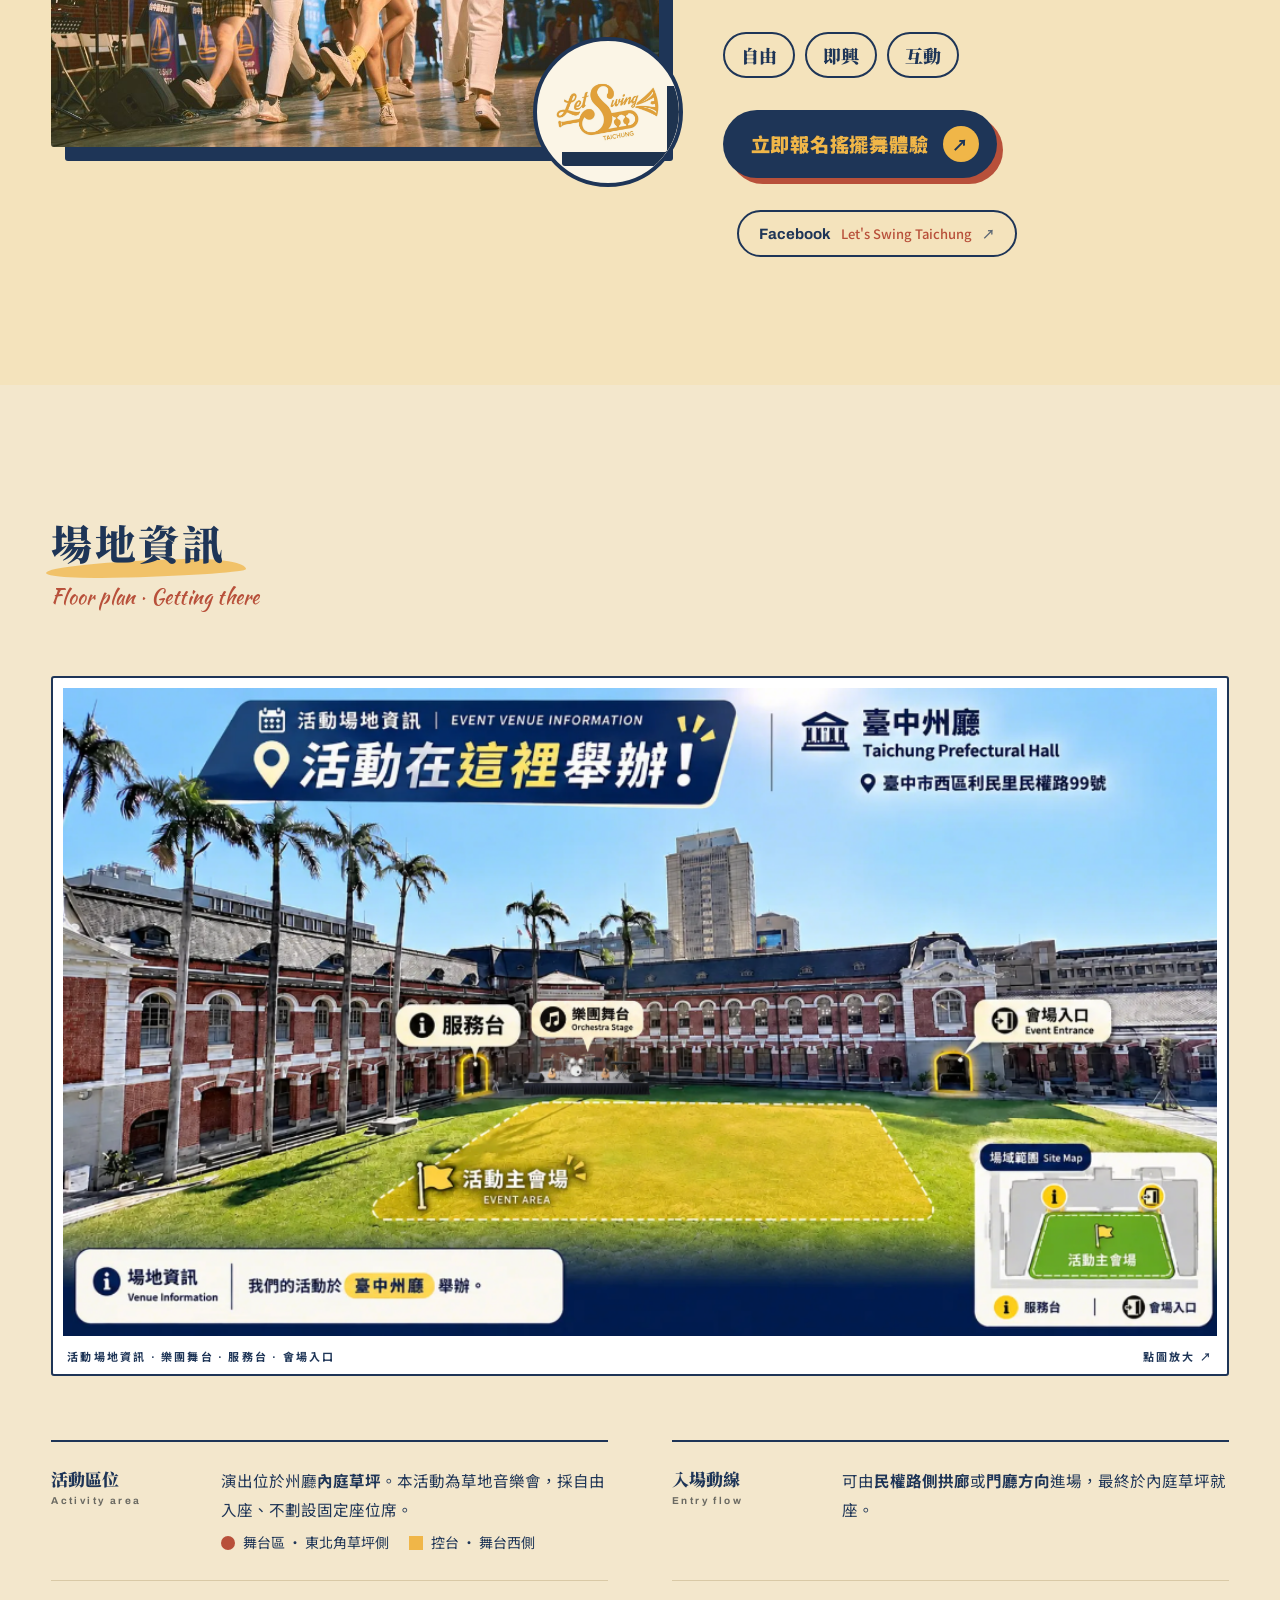
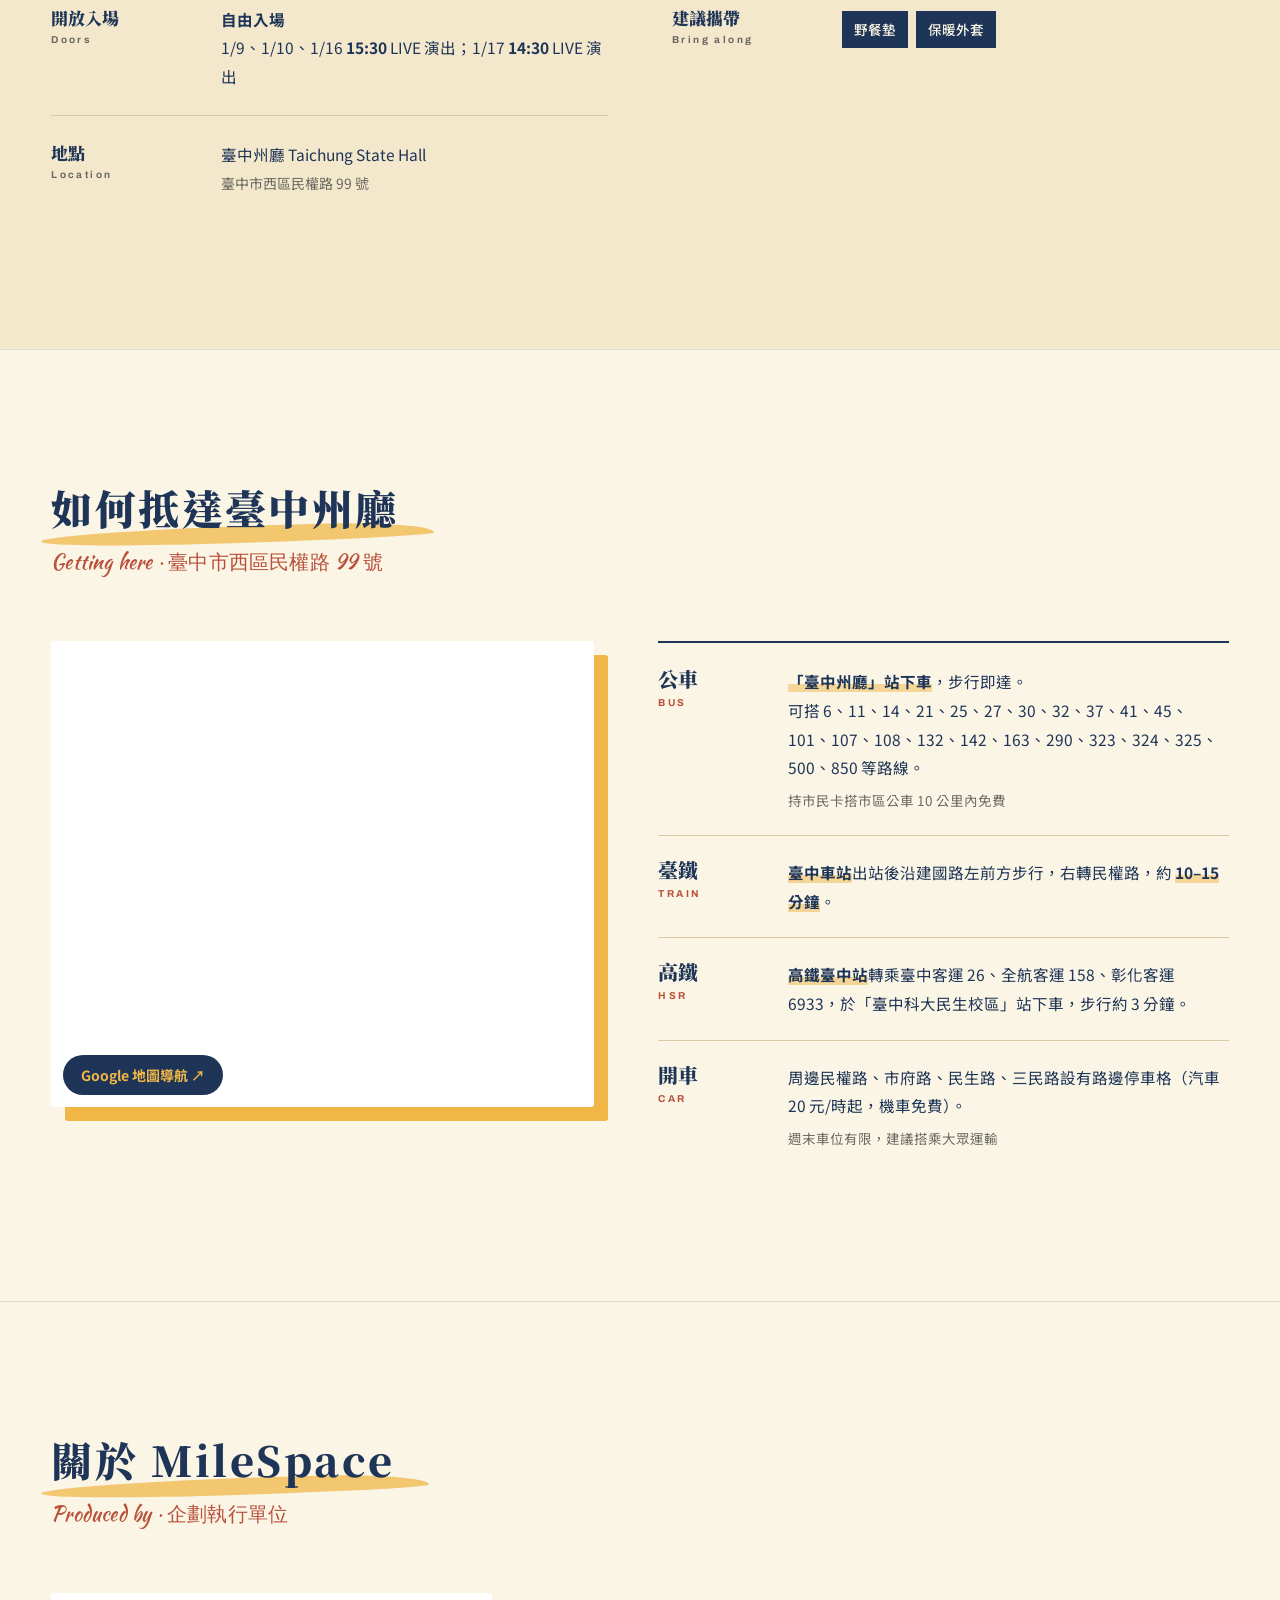
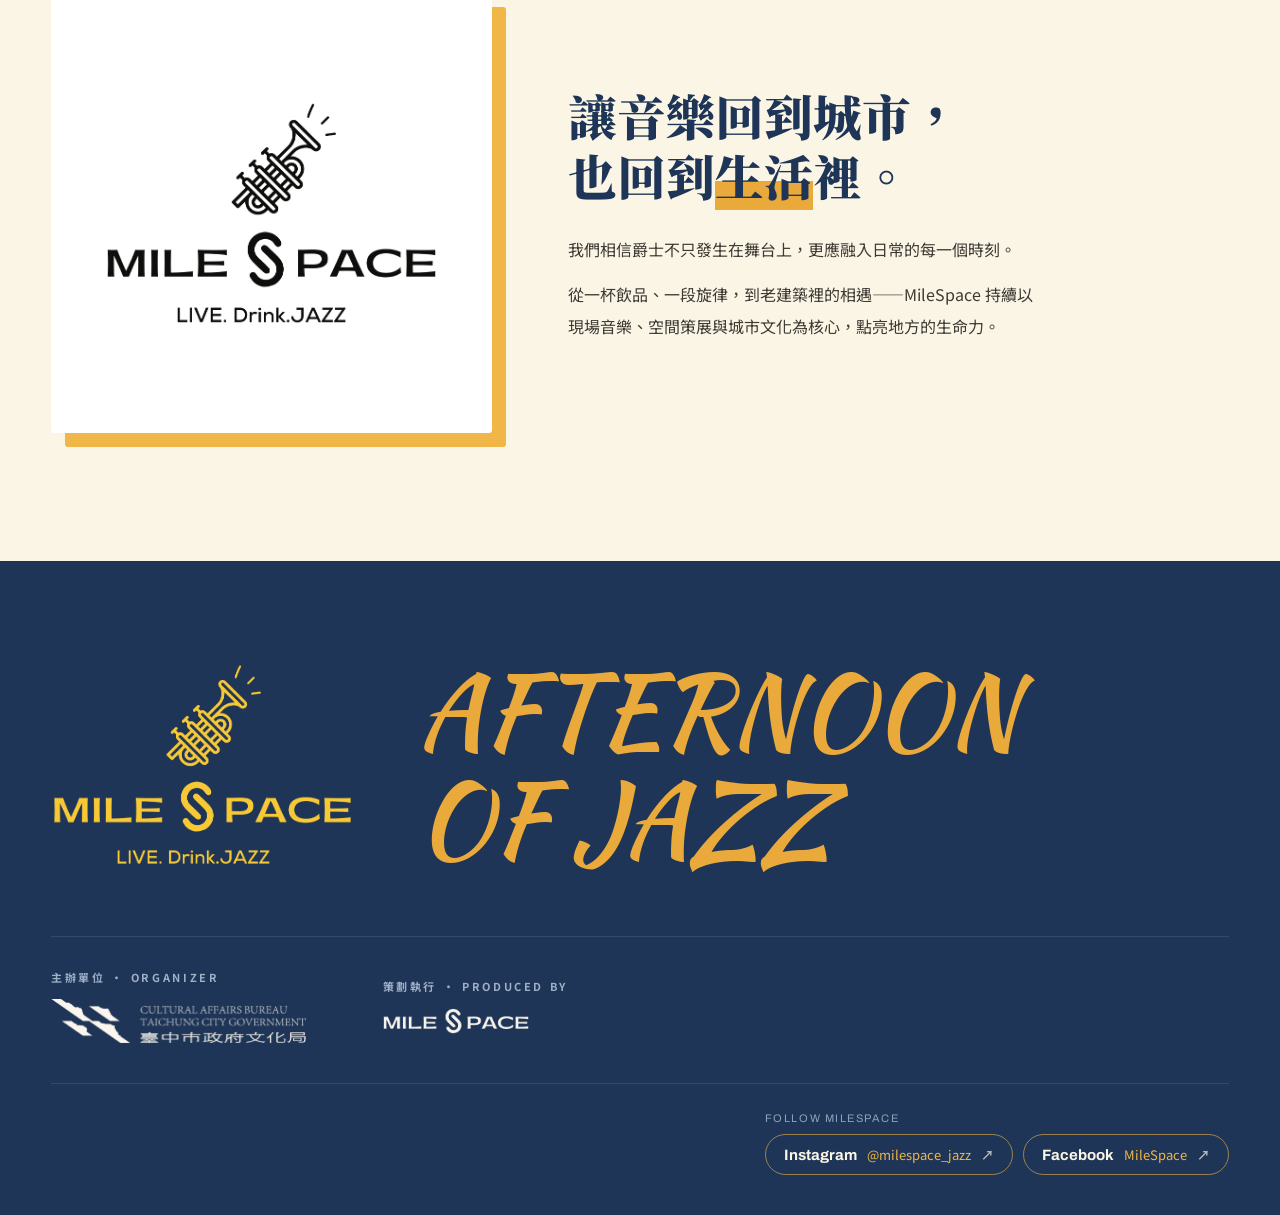
==== commit ea027ae3: "Add files via upload" ====
--- a/index.html
+++ b/index.html
@@ -2,11 +2,13 @@
 <html lang="zh-Hant">
 <head>
 <meta charset="utf-8">
+<meta name="build" content="2026-11-20b">
+<meta http-equiv="Cache-Control" content="no-cache">
 <meta name="viewport" content="width=device-width,initial-scale=1">
 <title>【百年綠意 · 爵代新聲】MileSpace · 臺中州廳草地音樂會 2027</title>
 <link rel="preconnect" href="https://fonts.googleapis.com">
 <link href="https://fonts.googleapis.com/css2?family=Archivo:wght@500;700;800;900&family=Kaushan+Script&family=Noto+Serif+TC:wght@700;900&family=Noto+Sans+TC:wght@400;500;700;900&display=swap" rel="stylesheet">
-<link rel="stylesheet" href="site.css?v=ms16">
+<link rel="stylesheet" href="site.css?v=20261120b">
 </head>
 <body>
 
@@ -137,7 +139,7 @@
         <div><dt>活動區位<small>Activity area</small></dt><dd>演出位於州廳<b>內庭草坪</b>。本活動為草地音樂會，採自由入座、不劃設固定座位席。
           <div class="legend"><span><i style="background:var(--red);border-radius:50%"></i>舞台區 · 東北角草坪側</span><span><i style="background:var(--y2)"></i>控台 · 舞台西側</span></div></dd></div>
         <div><dt>入場動線<small>Entry flow</small></dt><dd>可由<b>民權路側拱廊</b>或<b>門廳方向</b>進場，最終於內庭草坪就座。</dd></div>
-        <div><dt>開放入場<small>Doors</small></dt><dd>1/9、1/10 自 13:30 起；1/16 自 13:50 起開放入場，現場播放輕柔爵士背景樂。<br><span style="color:var(--muted);font-size:14px">1/17（日）為三團加長場，14:25 開場、14:30 首團開演。</span></dd></div>
+        <div><dt>開放入場<small>Doors</small></dt><dd><b>自由入場</b><br>1/9、1/10、1/16 <b>15:30</b> LIVE 演出；1/17 <b>14:30</b> LIVE 演出</dd></div>
         <div><dt>建議攜帶<small>Bring along</small></dt><dd><div class="bring"><span>野餐墊</span><span>保暖外套</span></div></dd></div>
         <div><dt>地點<small>Location</small></dt><dd>臺中州廳 Taichung State Hall<br><span style="color:var(--muted);font-size:14px">臺中市西區民權路 99 號</span></dd></div>
       </dl>
@@ -210,7 +212,7 @@
   <div class="sheet" id="sheet" role="dialog" aria-modal="true"></div>
 </div>
 
-<script src="data.js?v=0116d"></script>
-<script src="site.js?v=0118"></script>
+<script src="data.js?v=20261120b"></script>
+<script src="site.js?v=20261120b"></script>
 </body>
 </html>
--- a/site.css
+++ b/site.css
@@ -479,3 +479,9 @@
 .dance .dance-fb:hover{background:var(--ink);color:var(--y2)}
 .dance .dance-fb:hover span{color:var(--cream)}
 @media(max-width:520px){.dance .dance-fb{margin:12px 0 0;width:100%;justify-content:center}}
+
+.modal .bio h6{font-size:15px;font-weight:900;letter-spacing:.06em;color:var(--red);margin:26px 0 8px;display:flex;align-items:center;gap:10px}
+.modal .bio h6::before{content:"";width:18px;height:2px;background:var(--y)}
+.modal .bio h6:first-child{margin-top:0}
+.modal .bio ul{list-style:none;display:flex;flex-wrap:wrap;gap:8px;margin:0 0 16px}
+.modal .bio ul li{font-size:14px;background:var(--cream2);padding:5px 12px;border-radius:99px}
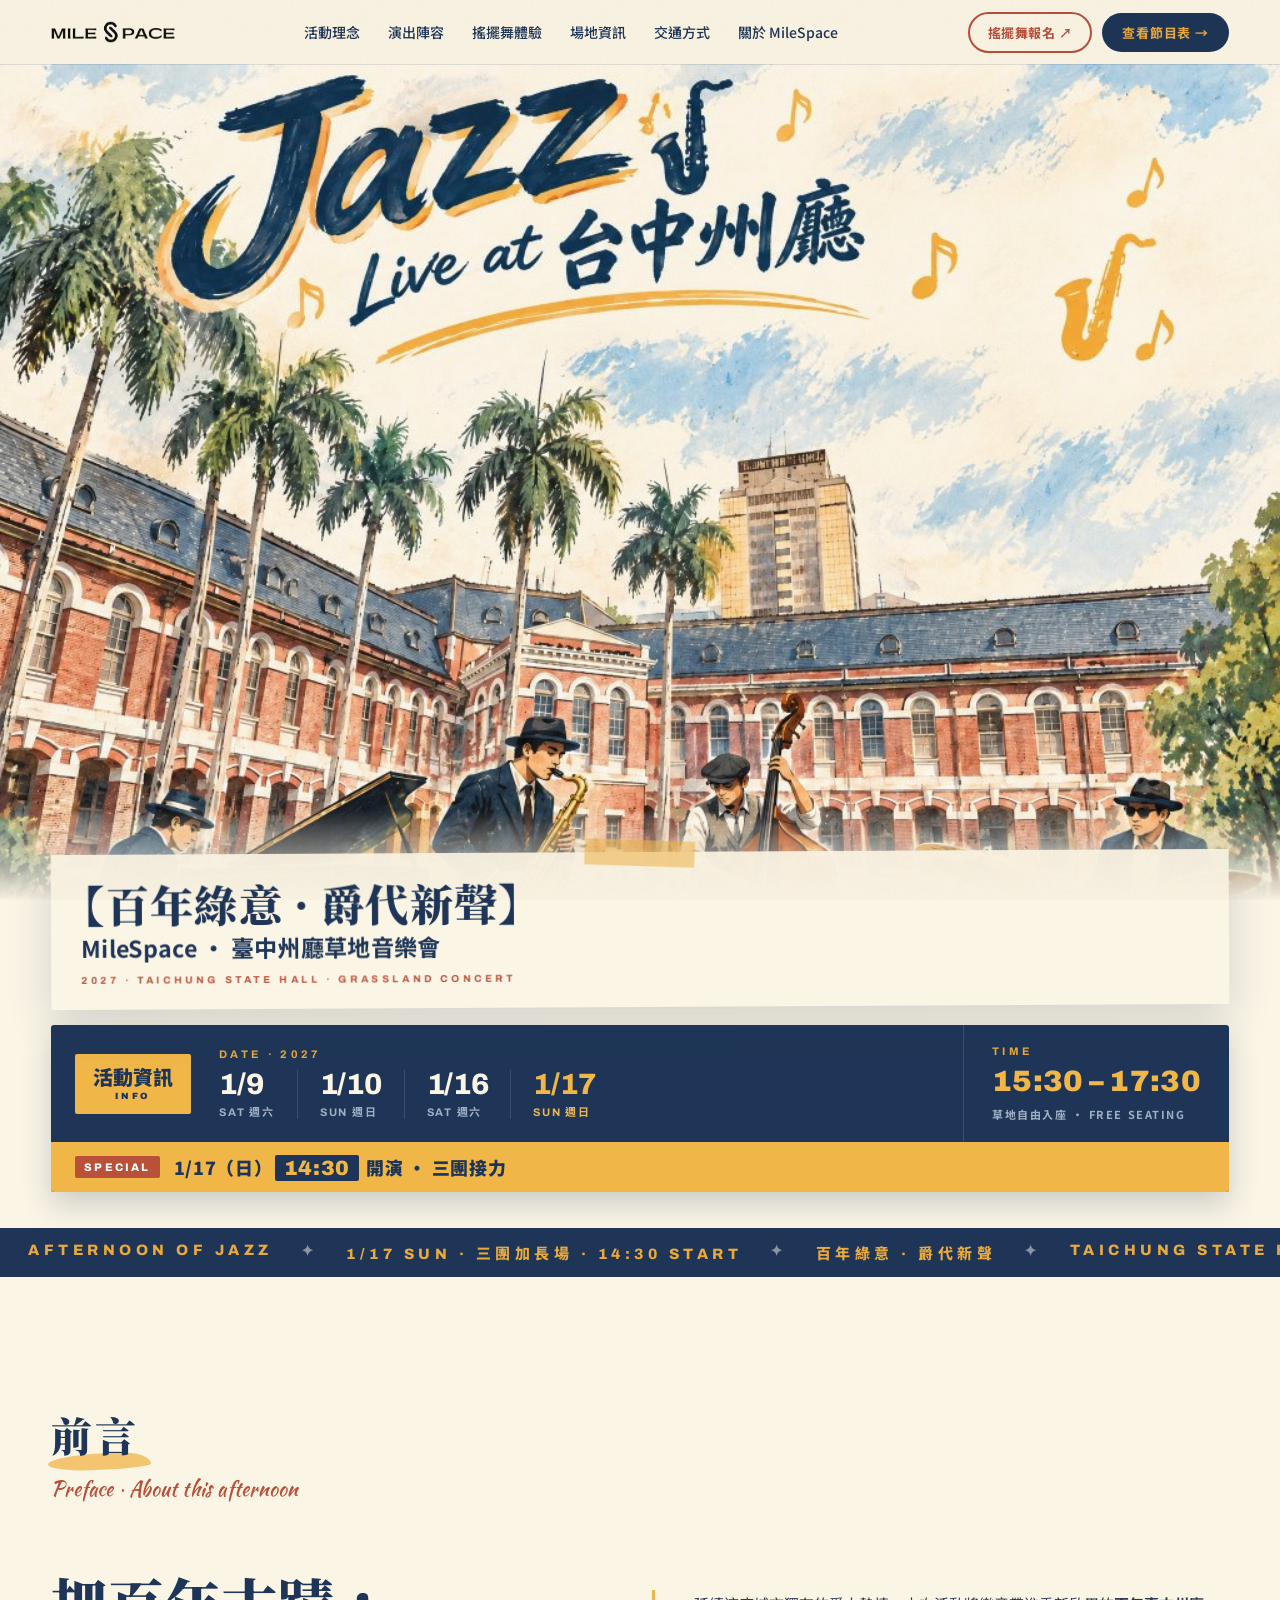
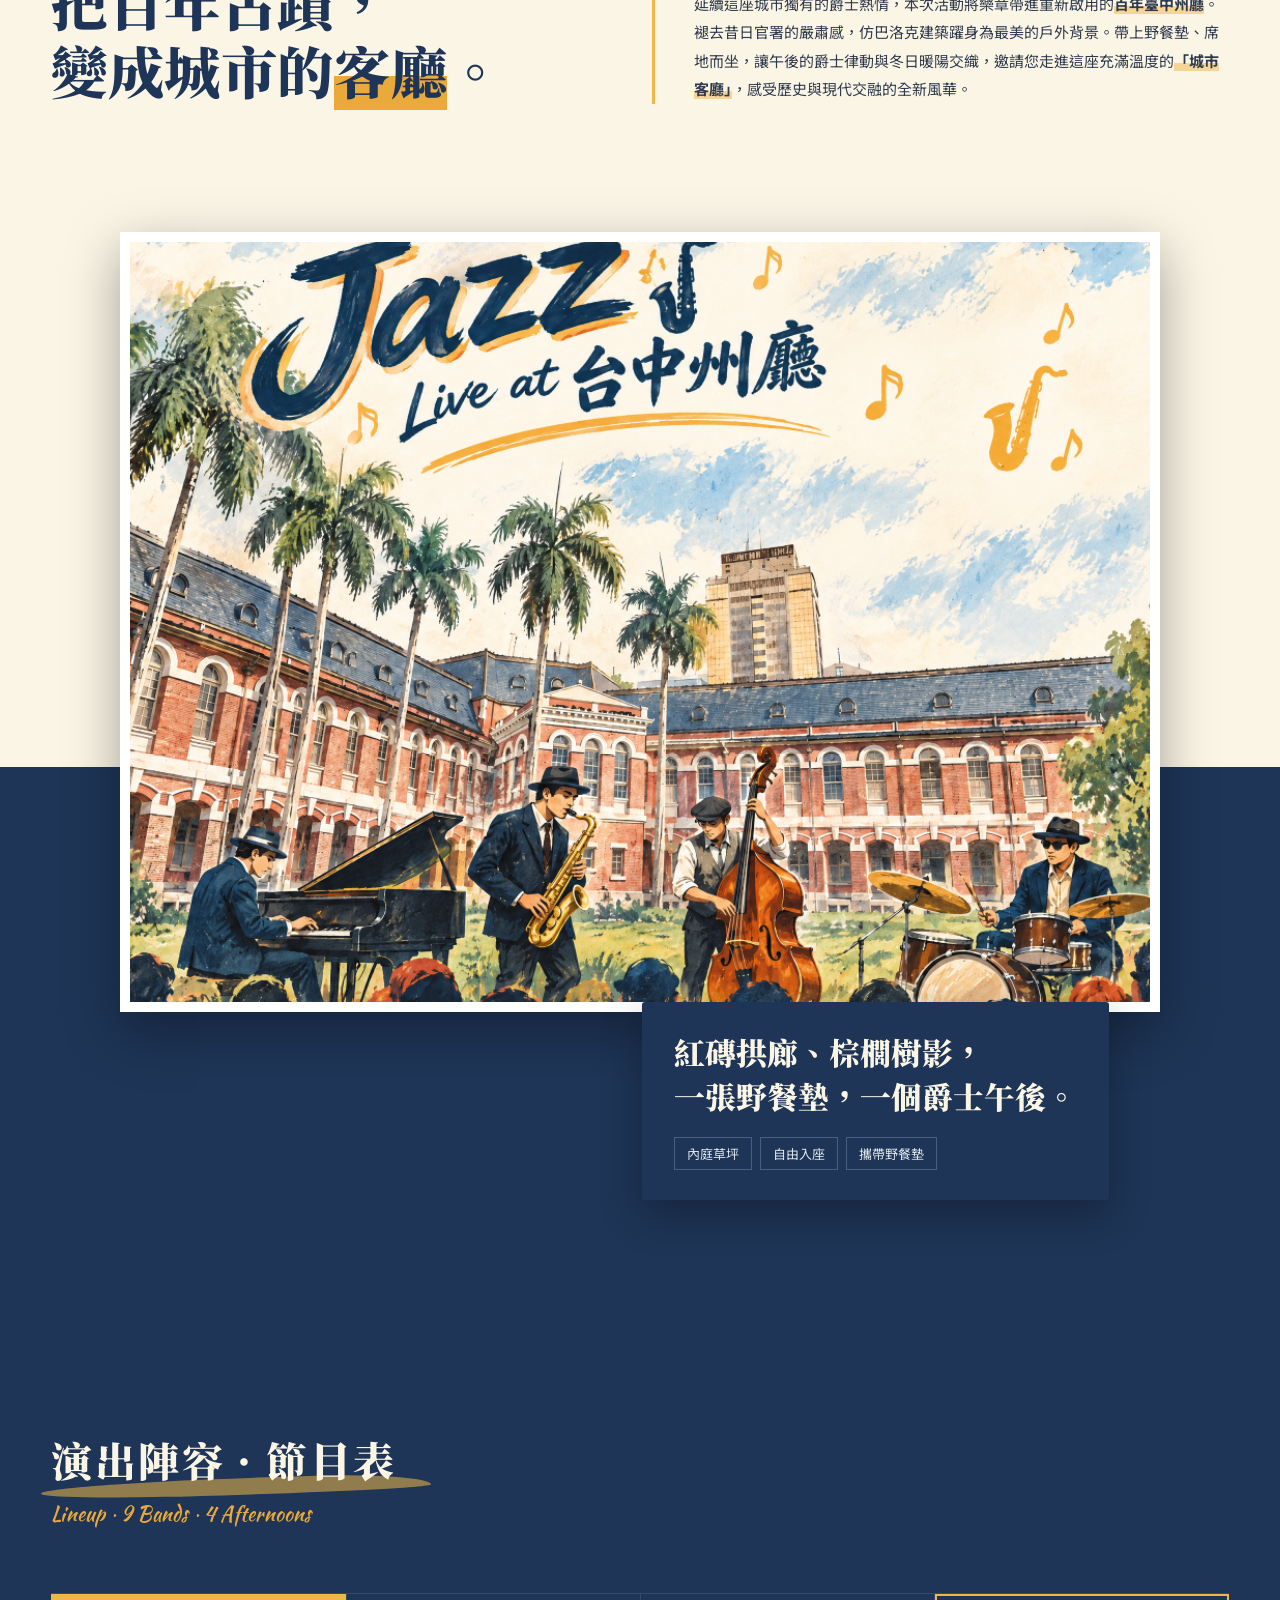
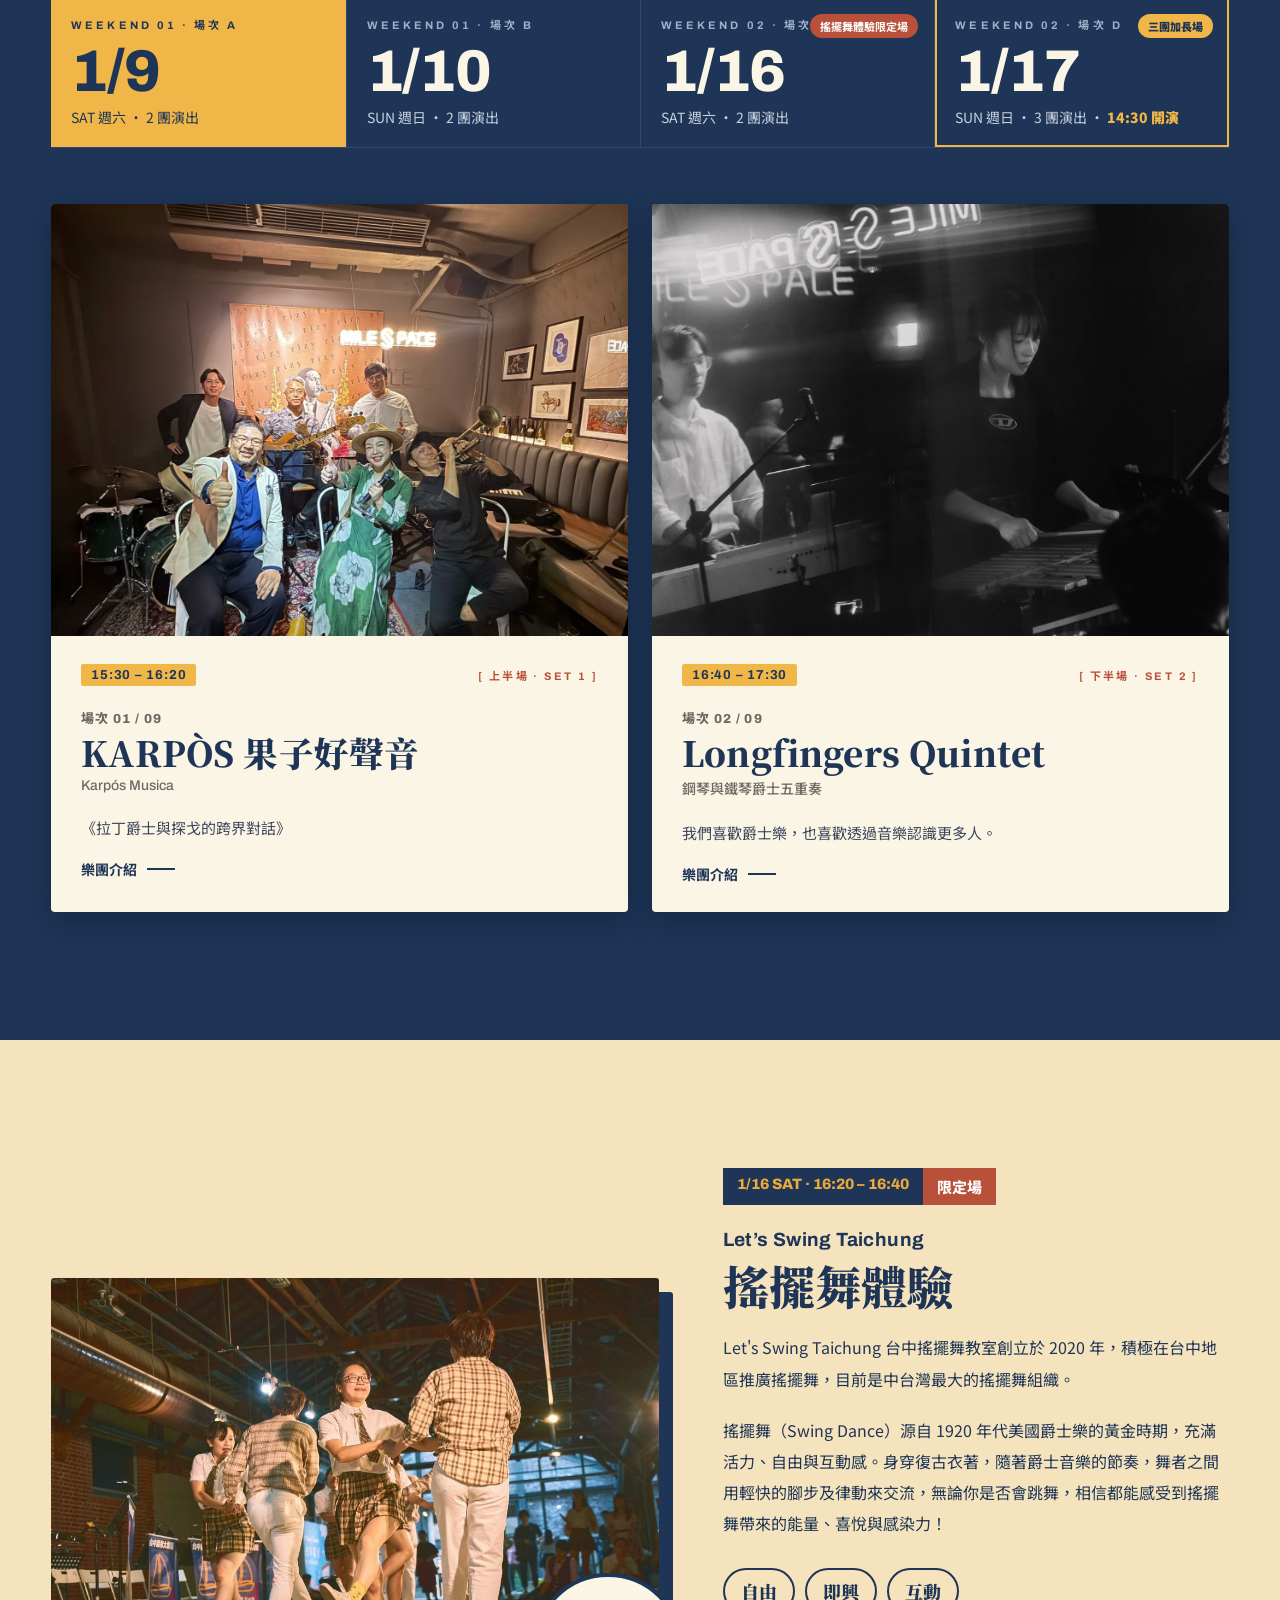
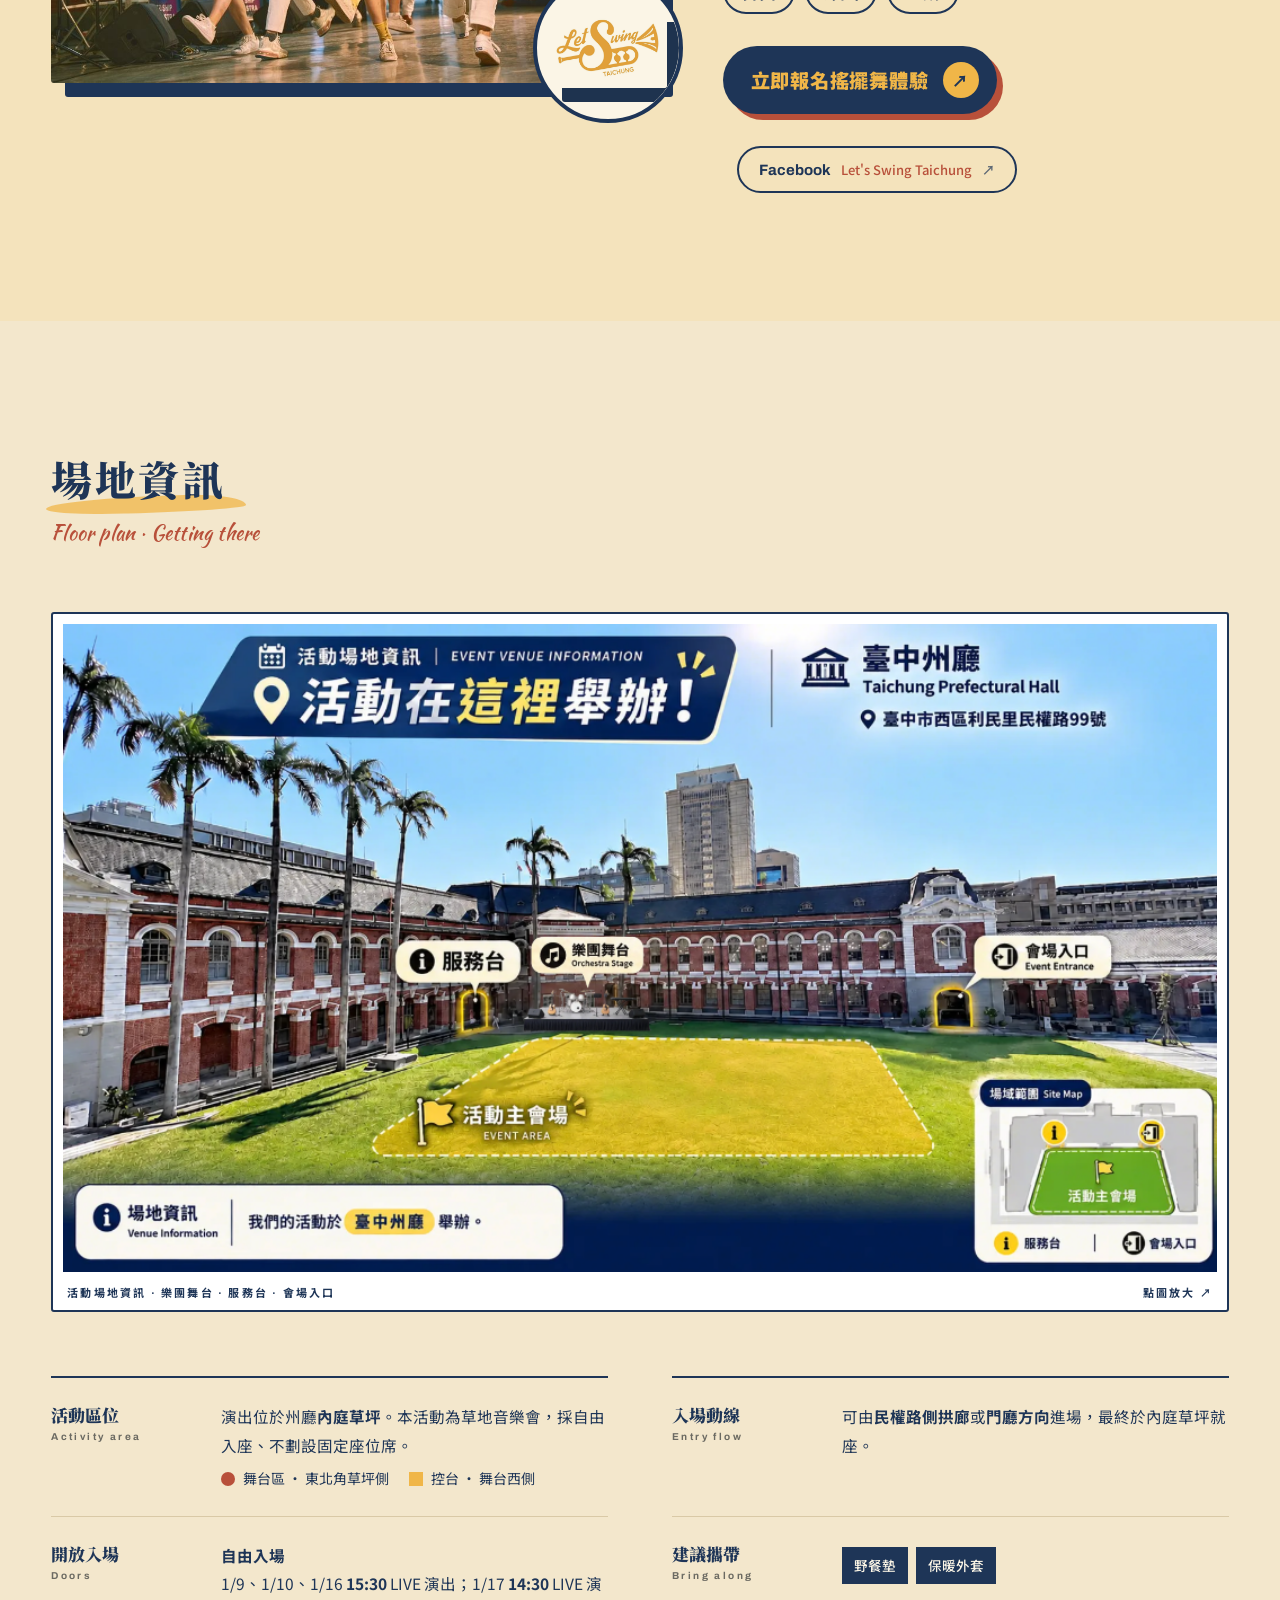
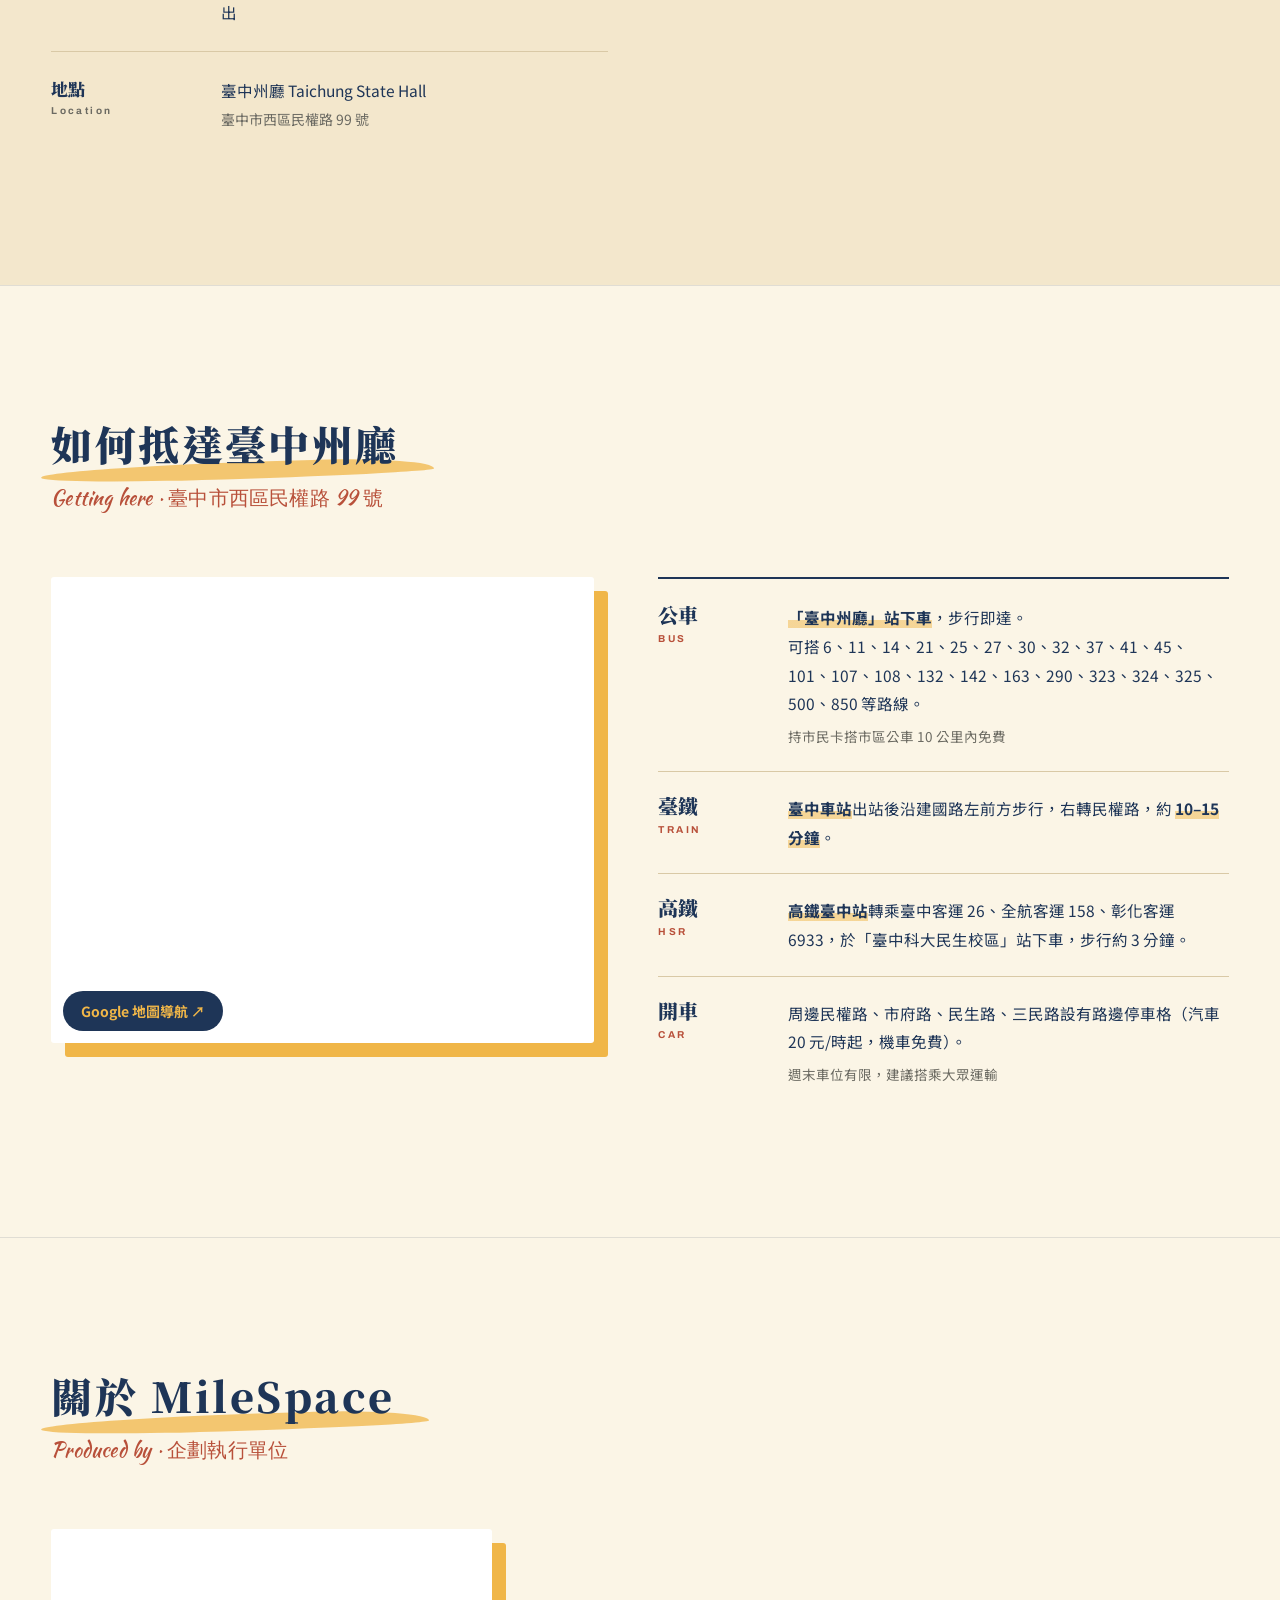
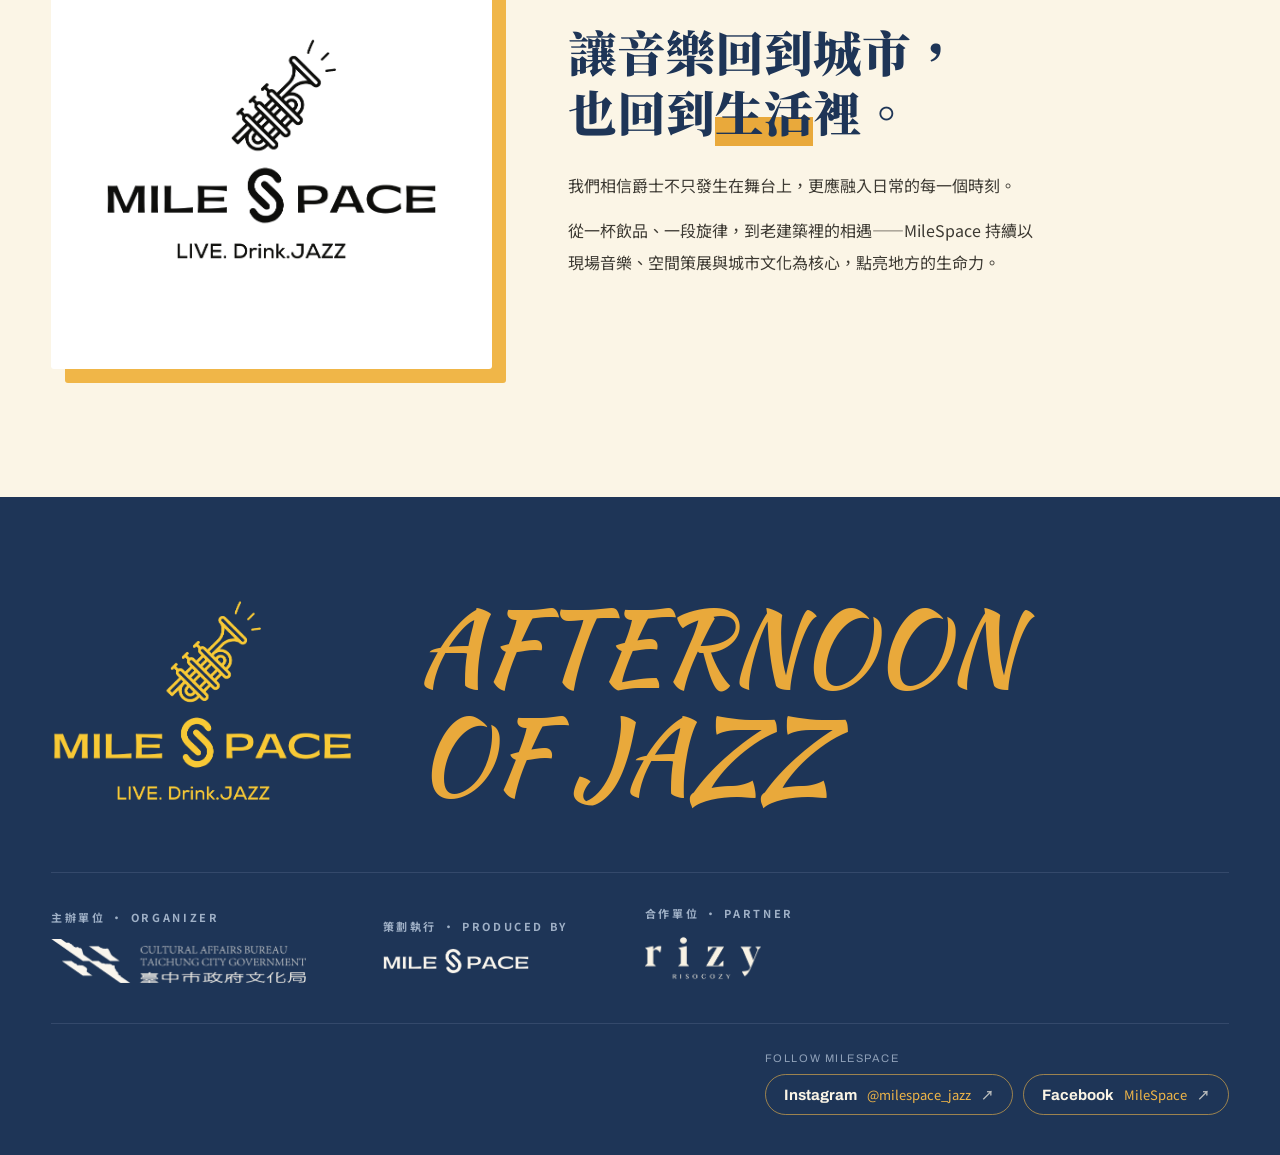
==== commit 09876f02: "Add files via upload" ====
--- a/index.html
+++ b/index.html
@@ -2,13 +2,13 @@
 <html lang="zh-Hant">
 <head>
 <meta charset="utf-8">
-<meta name="build" content="2026-11-20b">
+<meta name="build" content="2026-11-23b">
 <meta http-equiv="Cache-Control" content="no-cache">
 <meta name="viewport" content="width=device-width,initial-scale=1">
 <title>【百年綠意 · 爵代新聲】MileSpace · 臺中州廳草地音樂會 2027</title>
 <link rel="preconnect" href="https://fonts.googleapis.com">
 <link href="https://fonts.googleapis.com/css2?family=Archivo:wght@500;700;800;900&family=Kaushan+Script&family=Noto+Serif+TC:wght@700;900&family=Noto+Sans+TC:wght@400;500;700;900&display=swap" rel="stylesheet">
-<link rel="stylesheet" href="site.css?v=20261120b">
+<link rel="stylesheet" href="site.css?v=20261123b">
 </head>
 <body>
 
@@ -193,6 +193,7 @@
     <div class="credits">
       <div><small>主辦單位 · ORGANIZER</small><img class="cr-gov" src="assets/tccab_light.png" alt="臺中市政府文化局"></div>
       <div><small>策劃執行 · PRODUCED BY</small><img class="cr-ms" src="assets/wordmark_light.png" alt="MileSpace"></div>
+      <div><small>合作單位 · PARTNER</small><img class="cr-rizy" src="assets/rizy_light.png" alt="rizy RISOCOZY"></div>
     </div>
     <div class="row">
       <div class="social">
--- a/site.css
+++ b/site.css
@@ -274,6 +274,8 @@
 footer .credits small{display:block;font-size:11px;letter-spacing:.24em;color:#9fb0c6;font-weight:700;margin-bottom:14px}
 footer .credits .cr-gov{height:44px;width:auto}
 footer .credits .cr-ms{height:26px;width:auto;margin-bottom:9px}
+footer .credits .cr-rizy{height:46px;width:auto;margin-bottom:2px}
+
 footer .foot-brand{display:flex;align-items:center;gap:clamp(28px,5vw,72px)}
 footer .foot-brand img{height:clamp(120px,16vw,220px);width:auto;flex:none}
 @media(max-width:700px){footer .foot-brand{flex-direction:column;align-items:flex-start}}
@@ -289,7 +291,7 @@
 /* Hero: painting on top, title card in the sky */
 .hero{min-height:0;display:block;background:var(--cream);padding-bottom:clamp(28px,4vh,48px)}
 .hero .spacer{display:none}
-.hero .art{position:relative;inset:auto;height:min(100vh,75vw);background:url(assets/hero_wc.jpg) center 22%/cover no-repeat}
+.hero .art{position:relative;inset:auto;height:min(calc(100vh - 64px),75vw);background:var(--cream) url(assets/hero_wc.jpg) center top/cover no-repeat;transform:none;animation:none}
 .hero .art::after{content:"";position:absolute;inset:auto 0 0 0;height:90px;background:linear-gradient(to top,var(--cream),transparent)}
 .hero .banner{position:relative;z-index:3;margin:-48px clamp(20px,4vw,56px) 0;max-width:none;clip-path:none;background:rgba(251,245,230,.94);padding:26px 30px 24px;box-shadow:0 14px 40px rgba(30,53,87,.18);transform:rotate(-.3deg);animation:cardIn 1s .3s cubic-bezier(.2,.7,.2,1) both}
 .hero .banner::before{content:"";position:absolute;top:-12px;left:50%;width:110px;height:26px;margin-left:-55px;background:rgba(240,182,72,.55);transform:rotate(2deg)}
